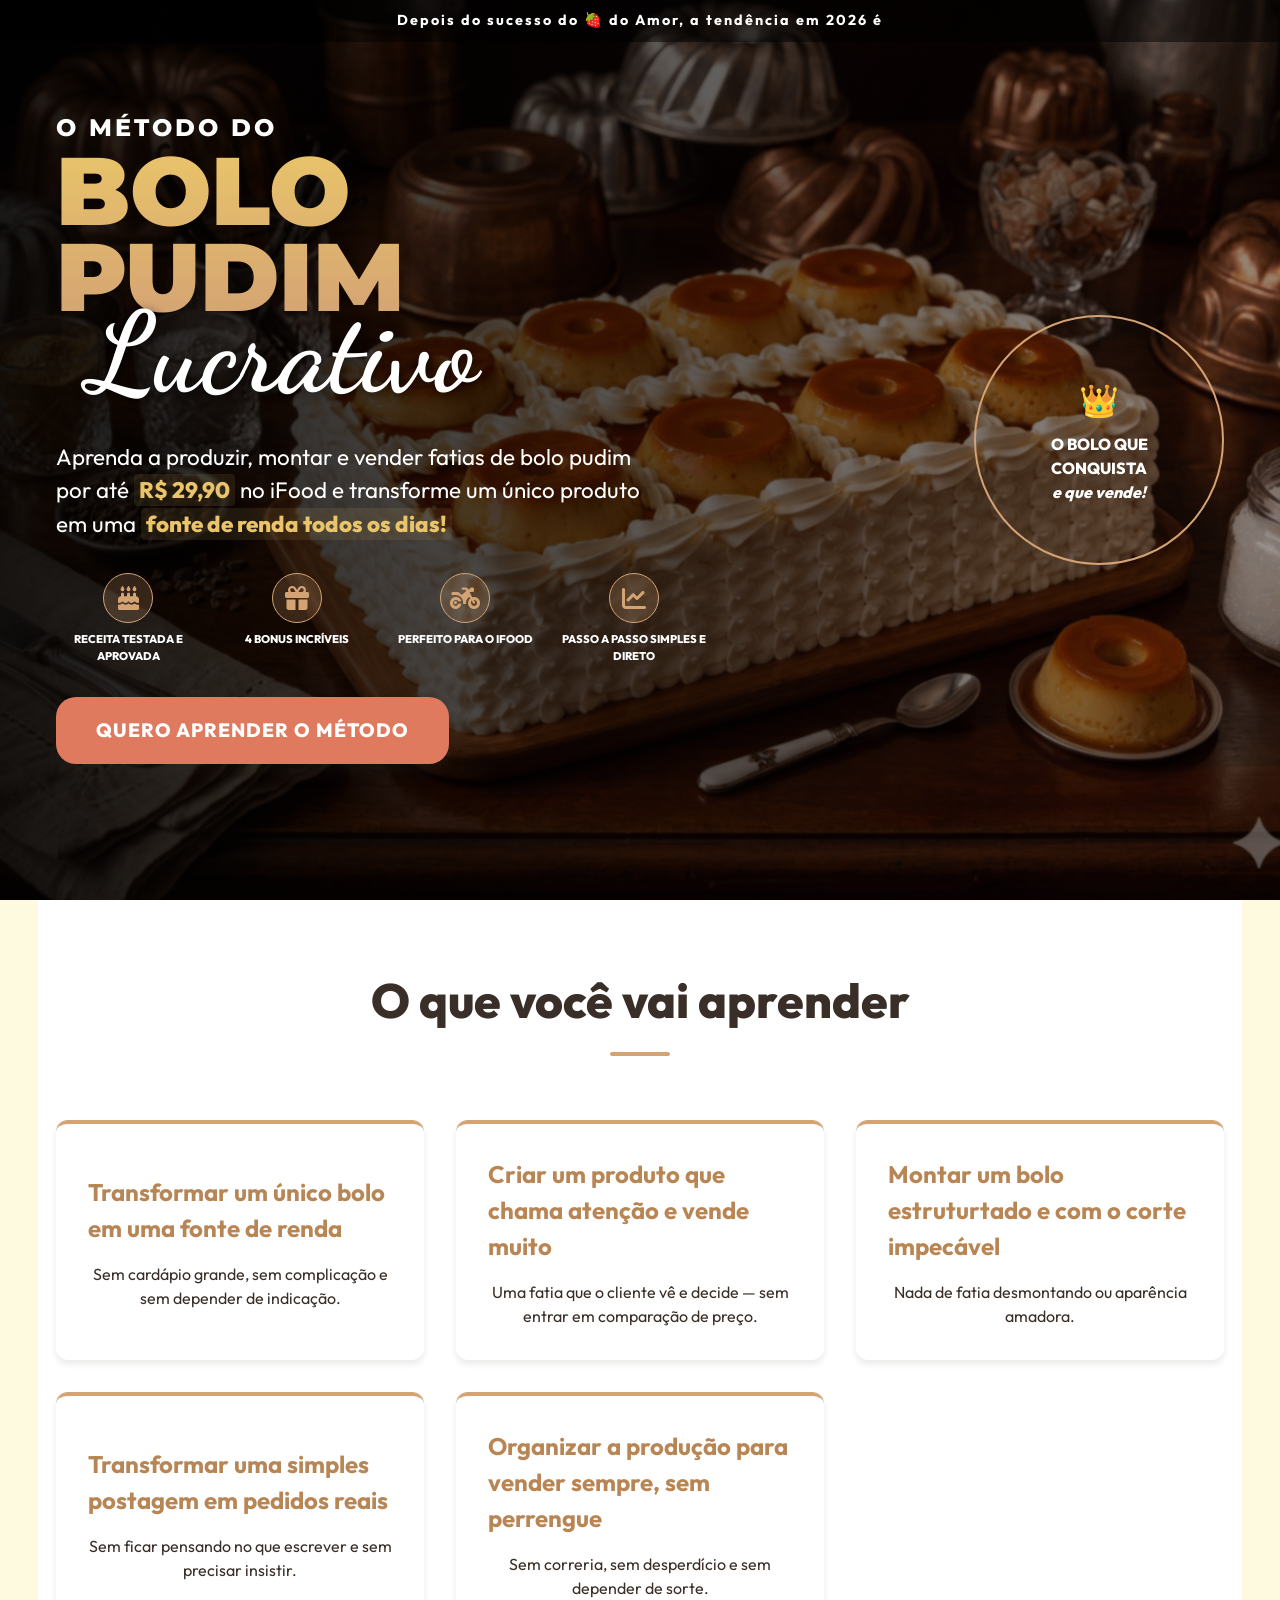
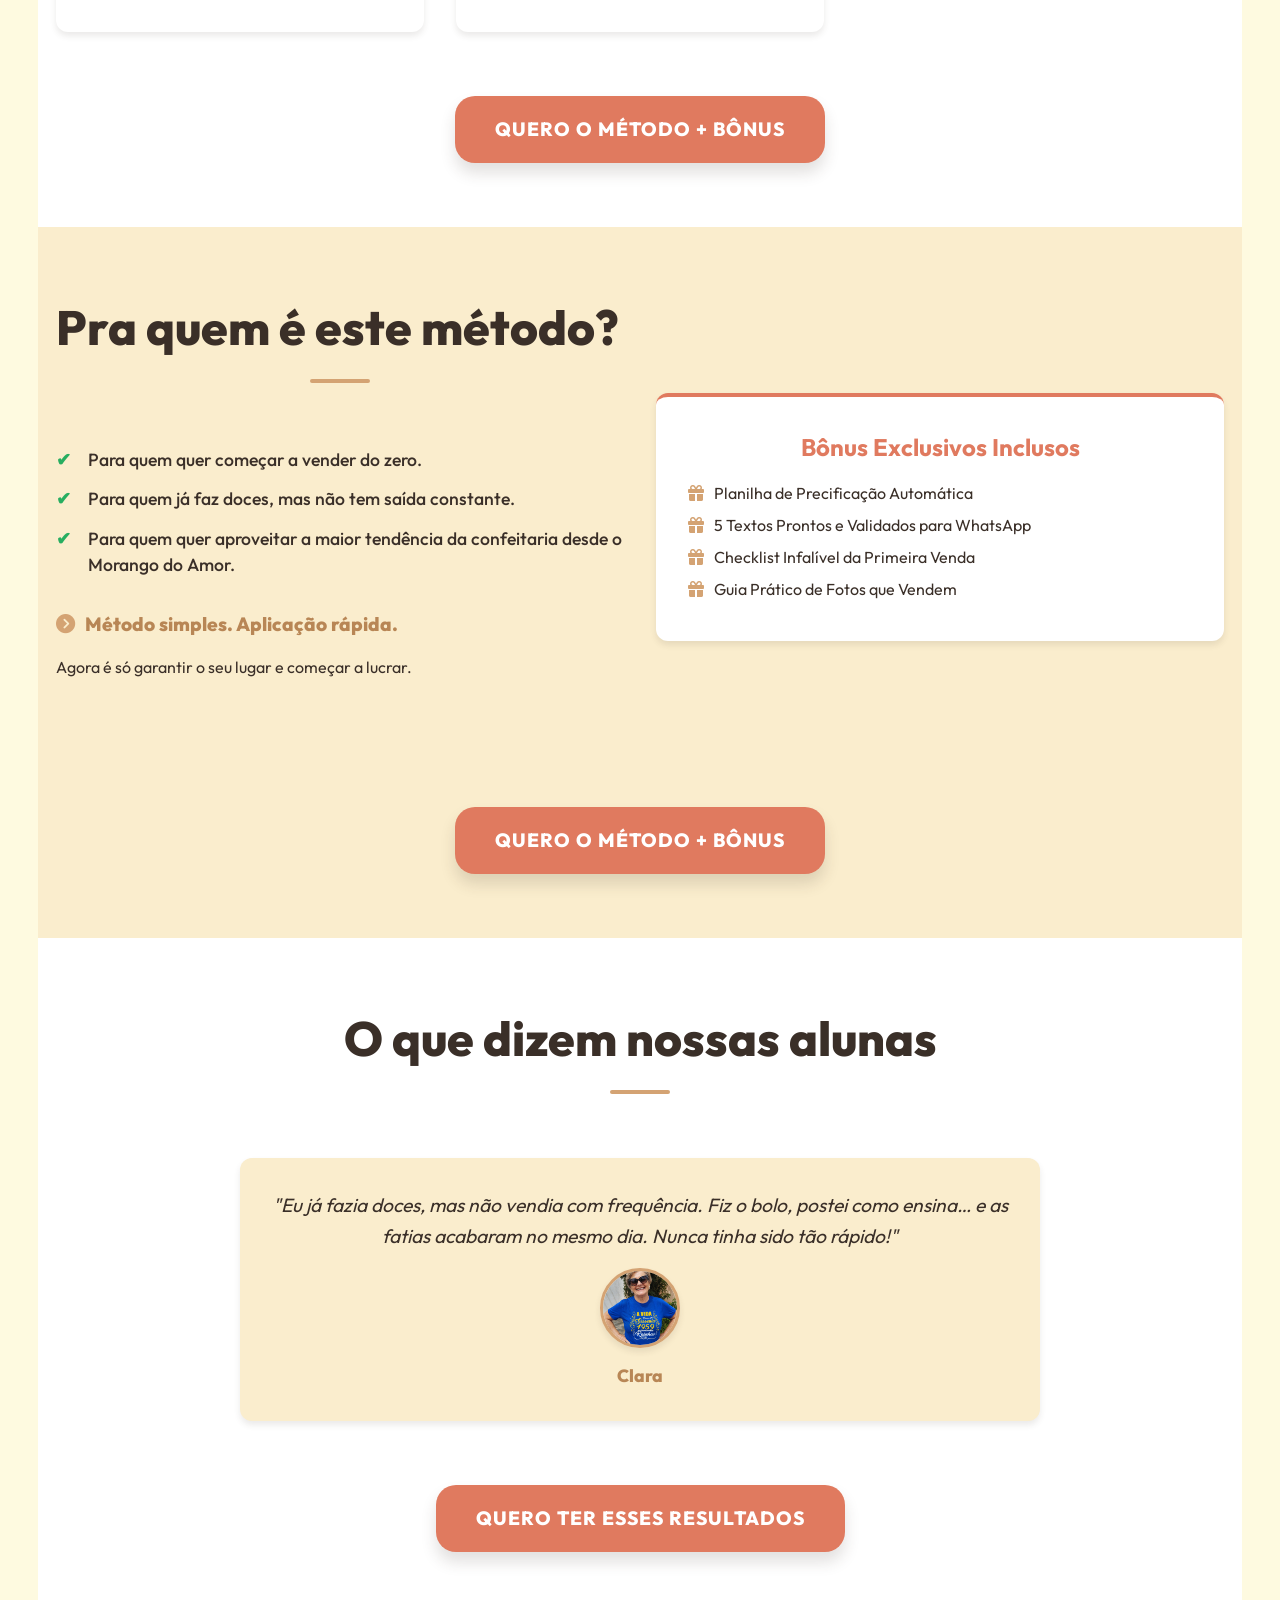
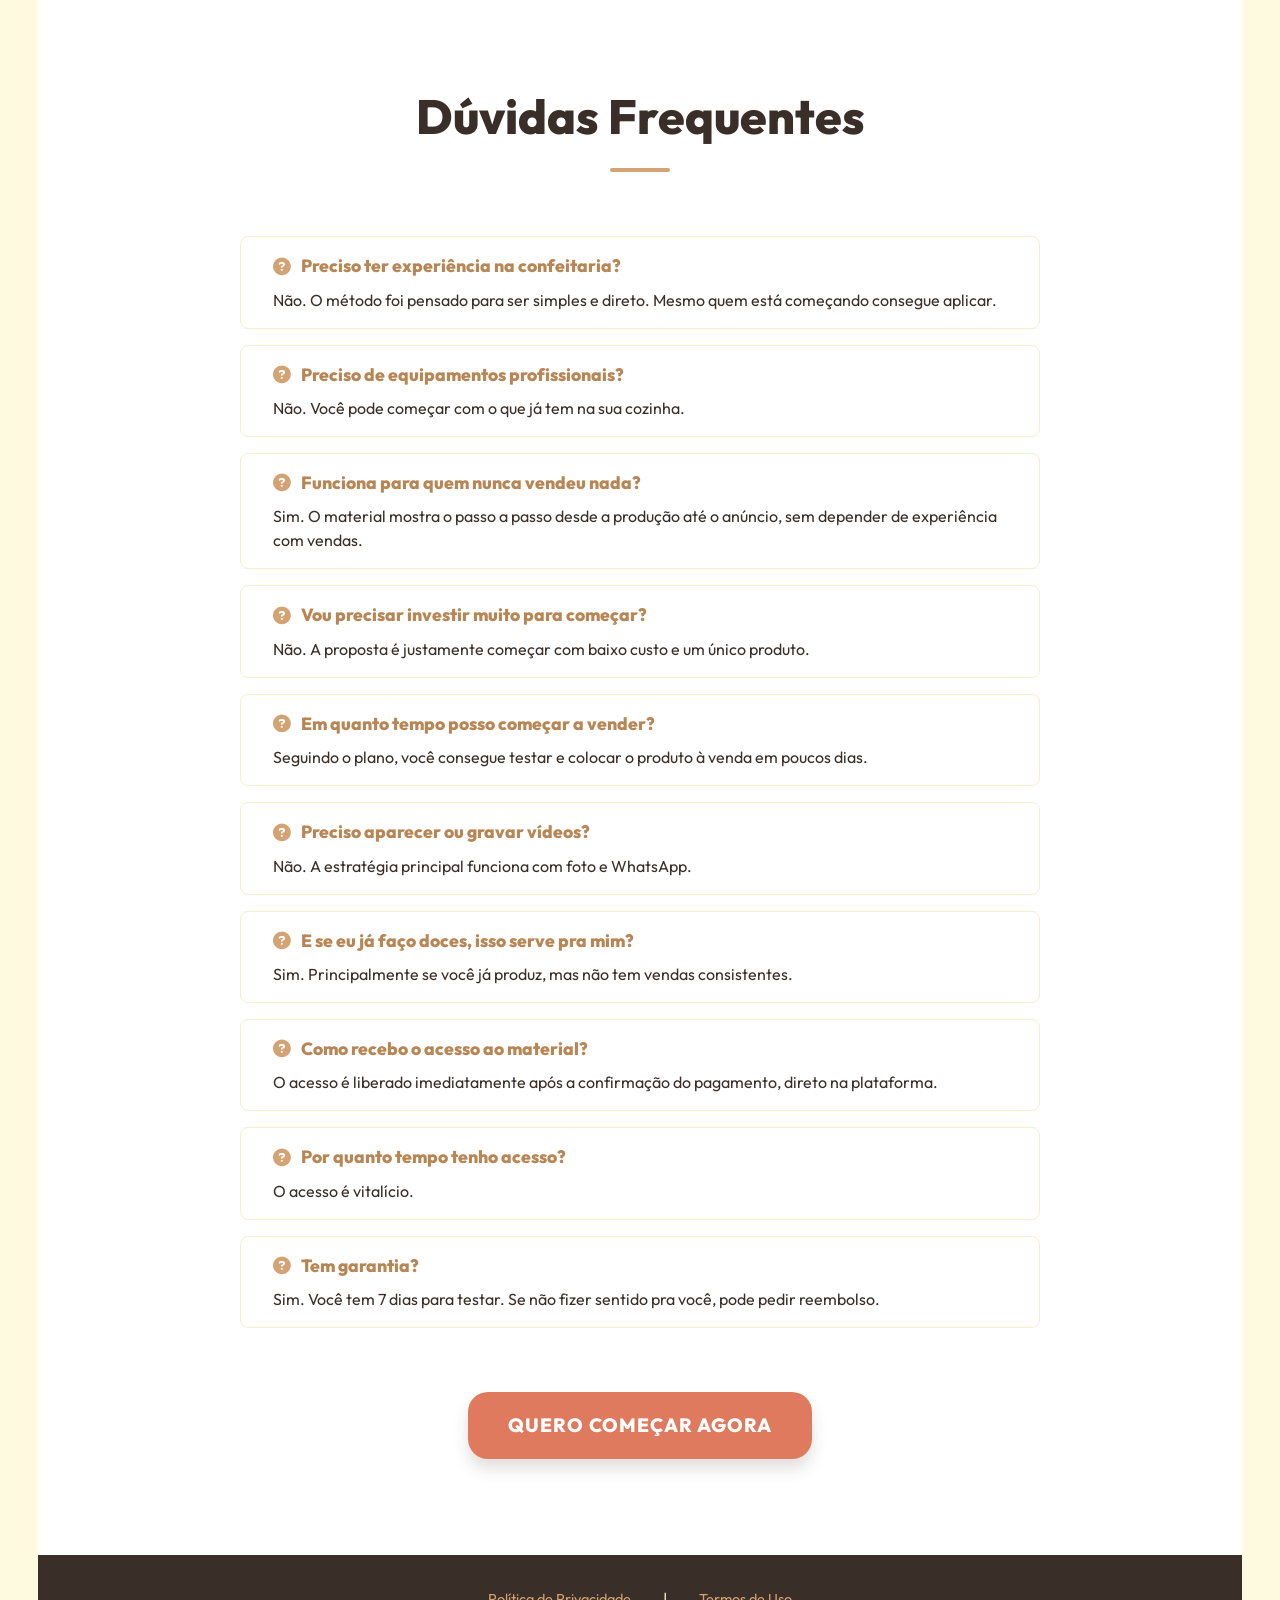
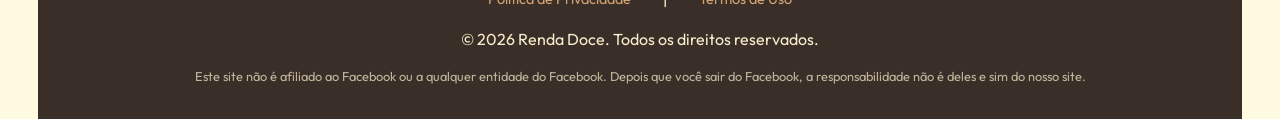
==== index.html @ 0d7e1dca "Implementado Meta Conversions API (CAPI) para InitiateCheckout" ====
<!DOCTYPE html>
<html lang="pt-BR">

<head>
    <meta charset="UTF-8">
    <meta name="viewport" content="width=device-width, initial-scale=1.0">
    <title>Bolo Pudim Lucrativo | Aprenda e Venda</title>

    <!-- Google Fonts -->
    <link rel="preconnect" href="https://fonts.googleapis.com">
    <link rel="preconnect" href="https://fonts.gstatic.com" crossorigin>
    <link
        href="https://fonts.googleapis.com/css2?family=Outfit:wght@400;500;700;800&family=Montserrat:wght@900&family=Dancing+Script:wght@700&display=swap"
        rel="stylesheet">

    <!-- Font Awesome -->
    <link rel="stylesheet" href="https://cdnjs.cloudflare.com/ajax/libs/font-awesome/6.5.1/css/all.min.css">

    <!-- CSS Files -->
    <link rel="stylesheet" href="css/variables.css">
    <link rel="stylesheet" href="css/reset.css">
    <link rel="stylesheet" href="css/layout.css">
    <link rel="stylesheet" href="css/components.css">
</head>

<body>


    <!-- Hero Section -->
    <section class="hero">
        <div class="hero-top-bar">
            <span>Depois do sucesso do 🍓 do Amor, a tendência em 2026 é</span>
        </div>

        <div class="container hero-content">
            <div class="hero-text-wrapper">
                <h1 class="text-hero-main">
                    <span class="text-upper">O MÉTODO DO</span>
                    <span class="text-bold-gold">BOLO PUDIM</span>
                    <span class="text-script">Lucrativo</span>
                </h1>

                <p class="text-hero-description">
                    Aprenda a produzir, montar e vender fatias de bolo pudim por até <span class="highlight-gold">R$
                        29,90</span> no iFood e transforme um único produto em uma <span class="highlight-gold">fonte
                        de renda todos os dias!</span>
                </p>

                <div class="hero-icons-grid">
                    <div class="hero-icon-item">
                        <span class="icon-circle"><i class="fa-solid fa-cake-candles gold-icon"></i></span>
                        <span>RECEITA TESTADA E APROVADA</span>
                    </div>
                    <div class="hero-icon-item">
                        <span class="icon-circle"><i class="fa-solid fa-gift gold-icon"></i></span>
                        <span>4 BONUS INCRÍVEIS</span>
                    </div>
                    <div class="hero-icon-item">
                        <span class="icon-circle"><i class="fa-solid fa-motorcycle gold-icon"></i></span>
                        <span>PERFEITO PARA O IFOOD</span>
                    </div>
                    <div class="hero-icon-item">
                        <span class="icon-circle"><i class="fa-solid fa-chart-line gold-icon"></i></span>
                        <span>PASSO A PASSO SIMPLES E DIRETO</span>
                    </div>
                </div>

                <a href="#" class="btn btn-pulse checkout-btn">Quero Aprender o Método</a>
            </div>

            <div class="hero-badge">
                <div class="badge-content">
                    <span class="badge-crown">👑</span>
                    <span class="badge-text">O BOLO QUE <br> CONQUISTA <br> <i>e que vende!</i></span>
                </div>
            </div>
        </div>
    </section>
    <div style="padding-inline: 3%;">
        <!-- Learnings Section -->
        <section style="background-color: var(--color-white);">
            <div class="container">
                <h2 class="section-title">O que você vai aprender</h2>
                <div class="grid grid-3">
                    <div class="card flex-center">
                        <h3 class="card-title">Transformar um único bolo em uma fonte de renda</h3>
                        <p class="text-center">Sem cardápio grande, sem complicação e sem depender de indicação.</p>
                    </div>
                    <div class="card flex-center">
                        <h3 class="card-title">Criar um produto que chama atenção e vende muito</h3>
                        <p class="text-center">Uma fatia que o cliente vê e decide — sem entrar em comparação de preço.
                        </p>
                    </div>
                    <div class="card flex-center">
                        <h3 class="card-title">Montar um bolo estruturtado e com o corte impecável</h3>
                        <p class="text-center">Nada de fatia desmontando ou aparência amadora.</p>
                    </div>
                    <div class="card flex-center">
                        <h3 class="card-title">Transformar uma simples postagem em pedidos reais</h3>
                        <p class="text-center">Sem ficar pensando no que escrever e sem precisar insistir.</p>
                    </div>
                    <div class="card flex-center">
                        <h3 class="card-title">Organizar a produção para vender sempre, sem perrengue</h3>
                        <p class="text-center">Sem correria, sem desperdício e sem depender de sorte.</p>
                    </div>
                </div>
                <div class="flex-center" style="margin-top: var(--spacing-lg);">
                    <a href="#" class="btn checkout-btn">Quero o Método + Bônus</a>
                </div>
            </div>
        </section>

        <!-- Target Audience & Bonuses Section -->
        <section style="background-color: var(--color-secondary);">
            <div class="container">
                <div class="grid grid-2" style="align-items: center;">

                    <!-- Target Audience -->
                    <div>
                        <h2 class="section-title" style="text-align: left;">Pra quem é este método?</h2>
                        <ul class="check-list" style="margin-bottom: var(--spacing-md);">
                            <li>Para quem quer começar a vender do zero.</li>
                            <li>Para quem já faz doces, mas não tem saída constante.</li>
                            <li>Para quem quer aproveitar a maior tendência da confeitaria desde o Morango do Amor.</li>
                        </ul>
                        <p
                            style="font-size: 1.2rem; font-weight: 800; color: var(--color-primary-dark); display: flex; align-items: center; gap: 10px;">
                            <i class="fa-solid fa-circle-chevron-right gold-icon"></i> Método simples. Aplicação rápida.
                        </p>
                        <p style="margin-top: var(--spacing-sm); margin-bottom: var(--spacing-lg);">
                            Agora é só garantir o seu lugar e começar a lucrar.
                        </p>
                    </div>

                    <!-- Bonuses -->
                    <div class="card" style="border-top-color: var(--color-accent);">
                        <h3 class="card-title" style="text-align: center; color: var(--color-accent);">Bônus
                            Exclusivos Inclusos</h3>
                        <ul>
                            <li style="display: flex; align-items: center; gap: 10px; margin-bottom: 0.5rem;"><i
                                    class="fa-solid fa-gift gold-icon"></i> Planilha de Precificação Automática</li>
                            <li style="display: flex; align-items: center; gap: 10px; margin-bottom: 0.5rem;"><i
                                    class="fa-solid fa-gift gold-icon"></i> 5 Textos Prontos e Validados para WhatsApp
                            </li>
                            <li style="display: flex; align-items: center; gap: 10px; margin-bottom: 0.5rem;"><i
                                    class="fa-solid fa-gift gold-icon"></i> Checklist Infalível da Primeira Venda</li>
                            <li style="display: flex; align-items: center; gap: 10px; margin-bottom: 0.5rem;"><i
                                    class="fa-solid fa-gift gold-icon"></i> Guia Prático de Fotos que Vendem</li>
                        </ul>
                    </div>
                </div>
                <div class="flex-center" style="margin-top: var(--spacing-lg);">
                    <a href="#" class="btn btn-pulse checkout-btn">Quero o Método + Bônus</a>
                </div>
            </div>
        </section>

        <!-- Testimonial Section -->
        <section style="background-color: var(--color-white);">
            <div class="container">
                <h2 class="section-title">O que dizem nossas alunas</h2>
                <div class="testimonial-block">
                    <p class="testimonial-text">"Eu já fazia doces, mas não vendia com frequência. Fiz o bolo, postei
                        como ensina… e as fatias acabaram no mesmo dia. Nunca tinha sido tão rápido!"</p>
                    <div class="testimonial-author-wrapper">
                        <img src="./img/clara.png" class="testimonial-avatar" alt="Clara">
                        <p class="testimonial-author">Clara</p>
                    </div>
                </div>
                <div class="flex-center" style="margin-top: var(--spacing-lg);">
                    <a href="#" class="btn checkout-btn">Quero Ter Esses Resultados</a>
                </div>
            </div>
        </section>
        <!-- FAQ Section -->
        <section style="background-color: var(--color-white); padding-bottom: var(--spacing-xl);">
            <div class="container">
                <h2 class="section-title">Dúvidas Frequentes</h2>
                
                <div class="faq-container">
                    <div class="faq-item">
                        <p class="faq-question"><i class="fa-solid fa-circle-question gold-icon"></i> Preciso ter experiência na confeitaria?</p>
                        <p class="faq-answer">Não. O método foi pensado para ser simples e direto. Mesmo quem está começando consegue aplicar.</p>
                    </div>

                    <div class="faq-item">
                        <p class="faq-question"><i class="fa-solid fa-circle-question gold-icon"></i> Preciso de equipamentos profissionais?</p>
                        <p class="faq-answer">Não. Você pode começar com o que já tem na sua cozinha.</p>
                    </div>

                    <div class="faq-item">
                        <p class="faq-question"><i class="fa-solid fa-circle-question gold-icon"></i> Funciona para quem nunca vendeu nada?</p>
                        <p class="faq-answer">Sim. O material mostra o passo a passo desde a produção até o anúncio, sem depender de experiência com vendas.</p>
                    </div>

                    <div class="faq-item">
                        <p class="faq-question"><i class="fa-solid fa-circle-question gold-icon"></i> Vou precisar investir muito para começar?</p>
                        <p class="faq-answer">Não. A proposta é justamente começar com baixo custo e um único produto.</p>
                    </div>

                    <div class="faq-item">
                        <p class="faq-question"><i class="fa-solid fa-circle-question gold-icon"></i> Em quanto tempo posso começar a vender?</p>
                        <p class="faq-answer">Seguindo o plano, você consegue testar e colocar o produto à venda em poucos dias.</p>
                    </div>

                    <div class="faq-item">
                        <p class="faq-question"><i class="fa-solid fa-circle-question gold-icon"></i> Preciso aparecer ou gravar vídeos?</p>
                        <p class="faq-answer">Não. A estratégia principal funciona com foto e WhatsApp.</p>
                    </div>

                    <div class="faq-item">
                        <p class="faq-question"><i class="fa-solid fa-circle-question gold-icon"></i> E se eu já faço doces, isso serve pra mim?</p>
                        <p class="faq-answer">Sim. Principalmente se você já produz, mas não tem vendas consistentes.</p>
                    </div>

                    <div class="faq-item">
                        <p class="faq-question"><i class="fa-solid fa-circle-question gold-icon"></i> Como recebo o acesso ao material?</p>
                        <p class="faq-answer">O acesso é liberado imediatamente após a confirmação do pagamento, direto na plataforma.</p>
                    </div>

                    <div class="faq-item">
                        <p class="faq-question"><i class="fa-solid fa-circle-question gold-icon"></i> Por quanto tempo tenho acesso?</p>
                        <p class="faq-answer">O acesso é vitalício.</p>
                    </div>

                    <div class="faq-item">
                        <p class="faq-question"><i class="fa-solid fa-circle-question gold-icon"></i> Tem garantia?</p>
                        <p class="faq-answer">Sim. Você tem 7 dias para testar. Se não fizer sentido pra você, pode pedir reembolso.</p>
                    </div>
                </div>

                <div class="flex-center" style="margin-top: var(--spacing-lg);">
                    <a href="#" class="btn btn-pulse checkout-btn">Quero Começar Agora</a>
                </div>
            </div>
        </section>

        <!-- Footer -->
        <footer>
            <div class="container">
                <div class="footer-links">
                    <button id="open-privacy" class="footer-link">Política de Privacidade</button>
                    <span>|</span>
                    <button id="open-terms" class="footer-link">Termos de Uso</button>
                </div>
                <p>&copy; 2026 Renda Doce. Todos os direitos reservados.</p>
                <p style="font-size: 0.8rem; margin-top: 1rem; opacity: 0.7;">
                    Este site não é afiliado ao Facebook ou a qualquer entidade do Facebook.
                    Depois que você sair do Facebook, a responsabilidade não é deles e sim do nosso site.
                </p>
            </div>
        </footer>

        <!-- Modals -->
        <!-- Privacy Modal -->
        <div id="modal-privacy" class="modal-overlay">
            <div class="modal-content">
                <h3 style="margin-bottom: 1rem; font-size: 1.5rem; color: var(--color-primary-dark);">Política de
                    Privacidade</h3>
                <p style="margin-bottom: 1rem; font-size: 0.9rem;">
                    A sua privacidade é importante para nós. É política do site respeitar a sua privacidade em relação a
                    qualquer informação sua que possamos coletar neste site, operando em total conformidade com a Lei
                    Geral de Proteção de Dados (LGPD) e as políticas de publicidade da Meta.
                </p>
                <p style="margin-bottom: 1rem; font-size: 0.9rem;">
                    Solicitamos informações pessoais apenas quando realmente precisamos delas para lhe fornecer um
                    serviço, fazendo-o por meios justos e legais, com o seu conhecimento e consentimento. Não
                    compartilhamos informações de identificação pessoal publicamente ou com terceiros, exceto quando
                    exigido por lei.
                </p>
                <button class="modal-close">Fechar</button>
            </div>
        </div>

        <!-- Terms Modal -->
        <div id="modal-terms" class="modal-overlay">
            <div class="modal-content">
                <h3 style="margin-bottom: 1rem; font-size: 1.5rem; color: var(--color-primary-dark);">Termos de Uso</h3>
                <p style="margin-bottom: 1rem; font-size: 0.9rem;">
                    Ao acessar nosso site, você concorda em cumprir estes termos de serviço, todas as leis e
                    regulamentos aplicáveis e concorda que é responsável pelo cumprimento de todas as leis locais
                    aplicáveis.
                </p>
                <p style="margin-bottom: 1rem; font-size: 0.9rem;">
                    Os materiais contidos neste site são protegidos pelas leis de direitos autorais e marcas comerciais
                    aplicáveis. Os resultados podem variar de pessoa para pessoa e dependem da aplicação do método.
                </p>
                <button class="modal-close">Fechar</button>
            </div>
        </div>

        <!-- Meta Pixel Script -->
        <script src="js/pixel.js"></script>
        <noscript><img height="1" width="1" style="display:none"
                src="https://www.facebook.com/tr?id=324230336566459&ev=PageView&noscript=1" /></noscript>

        <!-- JS Scripts -->
        <script src="js/capi.js"></script>
        <script src="js/events.js"></script>
        <script src="js/modal.js"></script>
    </div>
</body>

</html>
---- css/variables.css ----
:root {
  /* Color Palette - Premium & Appetizing */
  --color-primary: #D4A373; /* Caramel */
  --color-primary-dark: #b88655; /* Dark Caramel */
  --color-secondary: #FAEDCD; /* Cream */
  --color-accent: #E07A5F; /* Warm Red/Orange for CTA */
  --color-accent-hover: #c96247;
  --color-dark: #3A2F28; /* Espresso for text */
  --color-light: #FEFAE0; /* Off-white background */
  --color-white: #FFFFFF;

  /* Typography */
  --font-main: 'Outfit', sans-serif;
  --font-heading: 'Outfit', sans-serif;

  /* Spacing */
  --spacing-xs: 0.5rem;
  --spacing-sm: 1rem;
  --spacing-md: 2rem;
  --spacing-lg: 4rem;
  --spacing-xl: 6rem;

  /* Border Radius */
  --radius-sm: 8px;
  --radius-md: 12px;
  --radius-lg: 20px;

  /* Shadows */
  --shadow-sm: 0 4px 6px rgba(58, 47, 40, 0.1);
  --shadow-md: 0 10px 15px rgba(58, 47, 40, 0.15);
  --shadow-glow: 0 0 20px rgba(224, 122, 95, 0.4);
}

body {
  background-color: var(--color-light);
  color: var(--color-dark);
  font-family: var(--font-main);
}
---- css/layout.css ----
/* Layout Container */
.container {
  width: 100%;
  max-width: 1200px;
  margin: 0 auto;
  padding: 0 var(--spacing-sm);
}

/* Sections */
section {
  padding: var(--spacing-lg) 0;
}

/* Hero Section */
.hero {
  position: relative;
  min-height: 100vh;
  display: flex;
  flex-direction: column;
  justify-content: center;
  align-items: center;
  padding-top: 60px;
  /* Space for top bar */
  padding-bottom: 80px;
  /* Space for bonus bar */
  overflow: hidden;
  color: var(--color-white);
}

.hero::before {
  content: '';
  position: absolute;
  top: 0;
  left: 0;
  right: 0;
  bottom: 0;
  background-image: url('../img/bolopudim.png');
  background-size: cover;
  background-position: top center;
  background-repeat: no-repeat;
  z-index: -2;
}

/* Dark gradient overlay for better contrast */
.hero::after {
  content: '';
  position: absolute;
  top: 0;
  left: 0;
  right: 0;
  bottom: 0;
  background: linear-gradient(to right, rgba(0, 0, 0, 0.9) 0%, rgba(0, 0, 0, 0.4) 100%);
  z-index: -1;
}

.hero-top-bar {
  position: absolute;
  top: 0;
  width: 100%;
  background: rgba(0, 0, 0, 0.5);
  padding: 10px 0;
  text-align: center;
  font-weight: 700;
  font-size: 0.9rem;
  letter-spacing: 2px;
  z-index: 10;
}

.hero-content {
  display: flex;
  justify-content: space-between;
  align-items: center;
  gap: var(--spacing-lg);
  padding: var(--spacing-md) var(--spacing-sm);
  width: 100%;
}

.hero-text-wrapper {
  max-width: 650px;
  text-align: left;
}

.hero-icons-grid {
  display: grid;
  grid-template-columns: repeat(2, 1fr);
  gap: 1.5rem;
  margin: 2rem 0;
}

@media (min-width: 992px) {
  .hero-icons-grid {
    grid-template-columns: repeat(4, 1fr);
  }
}

.hero-icon-item {
  display: flex;
  flex-direction: column;
  align-items: center;
  text-align: center;
  font-size: 0.7rem;
  font-weight: 800;
  gap: 0.5rem;
}

.icon-circle {
  width: 50px;
  height: 50px;
  background: rgba(212, 163, 115, 0.2);
  border: 1px solid var(--color-primary);
  border-radius: 50%;
  display: flex;
  align-items: center;
  justify-content: center;
  font-size: 1.5rem;
}

.hero-badge {
  display: none;
}

@media (min-width: 1200px) {
  .hero-badge {
    display: block;
    position: relative;
    width: 250px;
    height: 250px;
    border: 2px solid var(--color-primary);
    border-radius: 50%;
    display: flex;
    align-items: center;
    justify-content: center;
    text-align: center;
    padding: 20px;
  }
}

.badge-crown {
  display: block;
  font-size: 2rem;
  margin-bottom: 0.5rem;
}

.badge-text {
  font-weight: 800;
  line-height: 1.2;
}

.hero-bonus-bar {
  position: absolute;
  bottom: 0;
  width: 100%;
  background: linear-gradient(90deg, #D4A373 0%, #E9C46A 50%, #D4A373 100%);
  color: var(--color-dark);
  padding: 15px 0;
  z-index: 10;
}

.bonus-bar-content {
  display: flex;
  align-items: center;
  justify-content: center;
  gap: 2rem;
  flex-wrap: wrap;
}

.bonus-label-group {
  display: flex;
  align-items: center;
  gap: 10px;
  font-weight: 900;
  font-size: 1.1rem;
}

.bonus-details {
  font-weight: 700;
  font-size: 0.8rem;
  letter-spacing: 0.5px;
}

/* Flex Grids */
.grid {
  display: grid;
  gap: var(--spacing-md);
}

.grid-2 {
  grid-template-columns: 1fr;
}

@media (min-width: 768px) {
  .grid-2 {
    grid-template-columns: repeat(2, 1fr);
  }
}

.grid-3 {
  grid-template-columns: 1fr;
}

@media (min-width: 768px) {
  .grid-3 {
    grid-template-columns: repeat(3, 1fr);
  }
}

.flex-center {
  display: flex;
  justify-content: center;
  align-items: center;
  flex-direction: column;
}

/* Footer layout */
footer {
  background-color: var(--color-dark);
  color: var(--color-secondary);
  padding: var(--spacing-md) 0;
  text-align: center;
}

.footer-links {
  display: flex;
  justify-content: center;
  gap: var(--spacing-md);
  margin-bottom: var(--spacing-sm);
}

/* Modal Overlay */
.modal-overlay {
  position: fixed;
  top: 0;
  left: 0;
  right: 0;
  bottom: 0;
  background: rgba(0, 0, 0, 0.8);
  display: flex;
  justify-content: center;
  align-items: center;
  z-index: 1000;
  opacity: 0;
  pointer-events: none;
  transition: opacity 0.3s ease;
}

.modal-overlay.active {
  opacity: 1;
  pointer-events: auto;
}

.modal-content {
  background: var(--color-light);
  padding: var(--spacing-md);
  border-radius: var(--radius-md);
  max-width: 600px;
  width: 90%;
  max-height: 80vh;
  overflow-y: auto;
  position: relative;
  transform: translateY(20px);
  transition: transform 0.3s ease;
}

.modal-overlay.active .modal-content {
  transform: translateY(0);
}
---- css/components.css ----
/* Hero Typography Components */
.text-hero-main {
  display: flex;
  flex-direction: column;
  margin-bottom: 2rem;
  line-height: 1;
}

.text-upper {
  font-family: 'Montserrat', sans-serif;
  font-size: clamp(1rem, 2vw, 1.5rem);
  font-weight: 800;
  color: var(--color-white);
  letter-spacing: 3px;
  margin-bottom: 0.5rem;
}

.text-bold-gold {
  font-family: 'Montserrat', sans-serif;
  font-size: clamp(3rem, 8vw, 6rem);
  font-weight: 900;
  background: linear-gradient(180deg, #E9C46A 0%, #D4A373 100%);
  -webkit-background-clip: text;
  -webkit-text-fill-color: transparent;
  line-height: 0.9;
  text-transform: uppercase;
}

.text-script {
  font-family: 'Dancing Script', cursive;
  font-size: clamp(3.5rem, 9vw, 7rem);
  color: var(--color-white);
  margin-top: -1.5rem;
  margin-left: 2rem;
  text-shadow: 2px 2px 10px rgba(0,0,0,0.5);
}

.text-hero-description {
  font-size: clamp(1.1rem, 2.5vw, 1.4rem);
  line-height: 1.5;
  color: var(--color-white);
  margin-bottom: 2rem;
  max-width: 600px;
}

.highlight-gold {
  color: #E9C46A;
  font-weight: 800;
  background: rgba(233, 196, 106, 0.1);
  padding: 2px 5px;
  border-radius: 4px;
}

.gold-icon {
  color: var(--color-primary);
}

h2.section-title {
  font-size: clamp(2rem, 4vw, 3rem);
  font-weight: 800;
  color: var(--color-dark);
  text-align: center;
  margin-bottom: var(--spacing-lg);
  margin-inline: auto;
  position: relative;
}

h2.section-title::after {
  content: '';
  display: block;
  width: 60px;
  height: 4px;
  background-color: var(--color-primary);
  margin: var(--spacing-sm) auto 0;
  border-radius: 2px;
}

.text-center { text-align: center; }

/* Buttons */
.btn {
  display: inline-block;
  background-color: var(--color-accent);
  color: var(--color-white);
  font-weight: 800;
  font-size: 1.2rem;
  text-transform: uppercase;
  text-decoration: none;
  padding: 1.2rem 2.5rem;
  border-radius: var(--radius-lg);
  border: none;
  cursor: pointer;
  transition: all 0.3s ease;
  box-shadow: var(--shadow-md);
  letter-spacing: 1px;
}

.btn:hover {
  background-color: var(--color-accent-hover);
  transform: translateY(-3px) scale(1.02);
  box-shadow: var(--shadow-glow);
}

.btn:active {
  transform: translateY(1px);
}

/* Pulsing animation for main CTA */
@keyframes pulse {
  0% { box-shadow: 0 0 0 0 rgba(224, 122, 95, 0.7); }
  70% { box-shadow: 0 0 0 15px rgba(224, 122, 95, 0); }
  100% { box-shadow: 0 0 0 0 rgba(224, 122, 95, 0); }
}

.btn-pulse {
  animation: pulse 2s infinite;
}

/* Cards */
.card {
  background-color: var(--color-white);
  border-radius: var(--radius-md);
  padding: var(--spacing-md);
  box-shadow: var(--shadow-sm);
  transition: transform 0.3s ease, box-shadow 0.3s ease;
  border-top: 4px solid var(--color-primary);
}

.card:hover {
  transform: translateY(-5px);
  box-shadow: var(--shadow-md);
}

.card-title {
  font-size: 1.5rem;
  font-weight: 700;
  color: var(--color-primary-dark);
  margin-bottom: var(--spacing-sm);
}

/* Lists */
.check-list li {
  position: relative;
  padding-left: 2rem;
  margin-bottom: 0.8rem;
  font-size: 1.1rem;
  font-weight: 500;
}

.check-list li::before {
  content: '✔';
  position: absolute;
  left: 0;
  top: 0;
  color: #27ae60;
  font-weight: bold;
}

/* Testimonial */
.testimonial-block {
  background-color: var(--color-secondary);
  border-radius: var(--radius-md);
  padding: var(--spacing-md);
  max-width: 800px;
  margin: 0 auto;
  position: relative;
  text-align: center;
  box-shadow: var(--shadow-sm);
}

.testimonial-text {
  font-size: 1.2rem;
  font-style: italic;
  color: var(--color-dark);
  line-height: 1.6;
  margin-bottom: var(--spacing-sm);
}

.testimonial-author {
  font-weight: 800;
  color: var(--color-primary-dark);
  font-size: 1.1rem;
}

.testimonial-author-wrapper {
  display: flex;
  flex-direction: column;
  align-items: center;
  gap: 10px;
}

.testimonial-avatar {
  width: 80px;
  height: 80px;
  border-radius: 50%;
  object-fit: cover;
  border: 3px solid var(--color-primary);
  box-shadow: var(--shadow-sm);
  margin-bottom: 5px;
}

/* Footer Links */
.footer-link {
  color: var(--color-primary);
  text-decoration: none;
  font-size: 0.9rem;
  cursor: pointer;
  background: none;
  border: none;
  padding: 0;
}

.footer-link:hover {
  text-decoration: underline;
}

/* Modal Close Button */
.modal-close {
  background: var(--color-accent);
  color: white;
  border: none;
  padding: 0.5rem 1rem;
  border-radius: var(--radius-sm);
  cursor: pointer;
  font-weight: bold;
  margin-top: var(--spacing-md);
  float: right;
}

.modal-close:hover {
  background: var(--color-accent-hover);
}

/* FAQ Section */
.faq-container {
  max-width: 800px;
  margin: 0 auto;
}

.faq-item {
  background-color: var(--color-white);
  border-radius: var(--radius-sm);
  margin-bottom: var(--spacing-sm);
  padding: var(--spacing-sm) var(--spacing-md);
  border: 1px solid var(--color-secondary);
  transition: all 0.3s ease;
}

.faq-question {
  font-weight: 800;
  color: var(--color-primary-dark);
  font-size: 1.1rem;
  margin-bottom: 0.5rem;
  display: flex;
  align-items: center;
  gap: 10px;
}

.faq-answer {
  color: var(--color-dark);
  line-height: 1.5;
  font-size: 1rem;
}
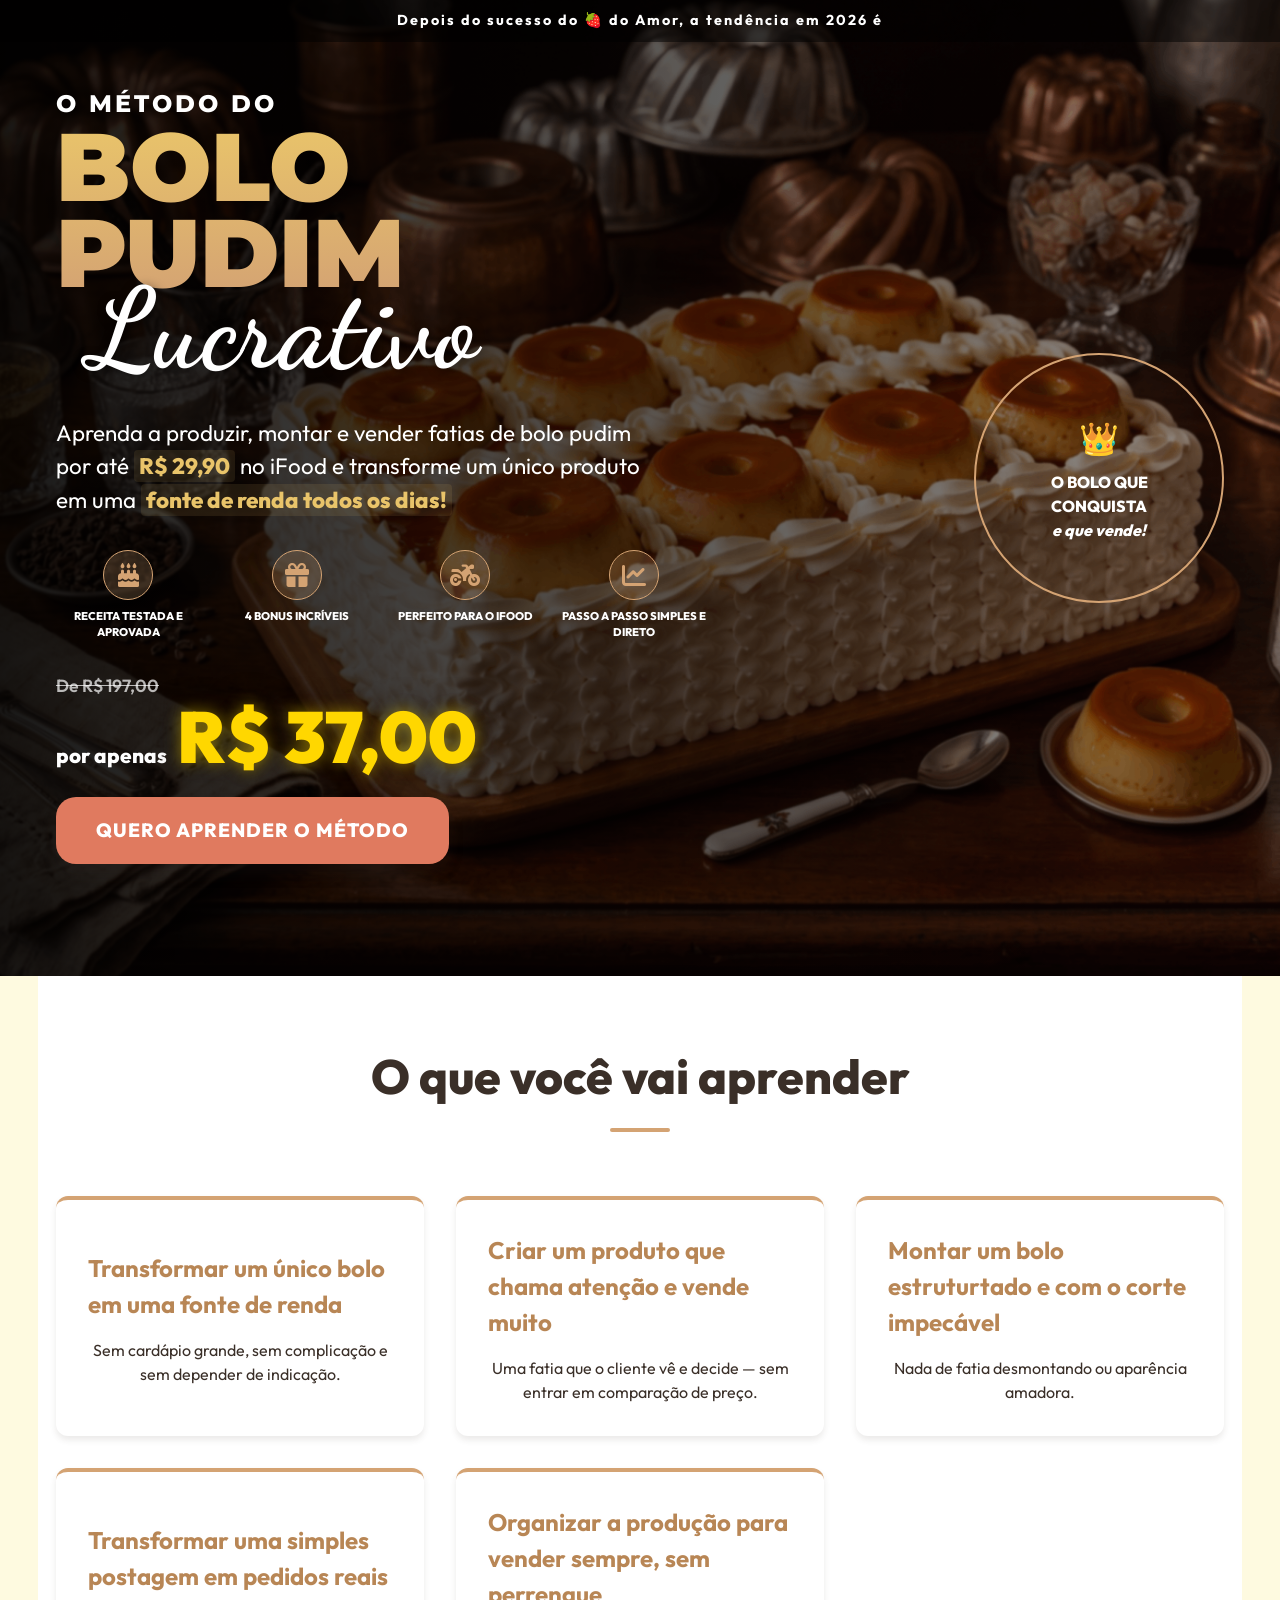
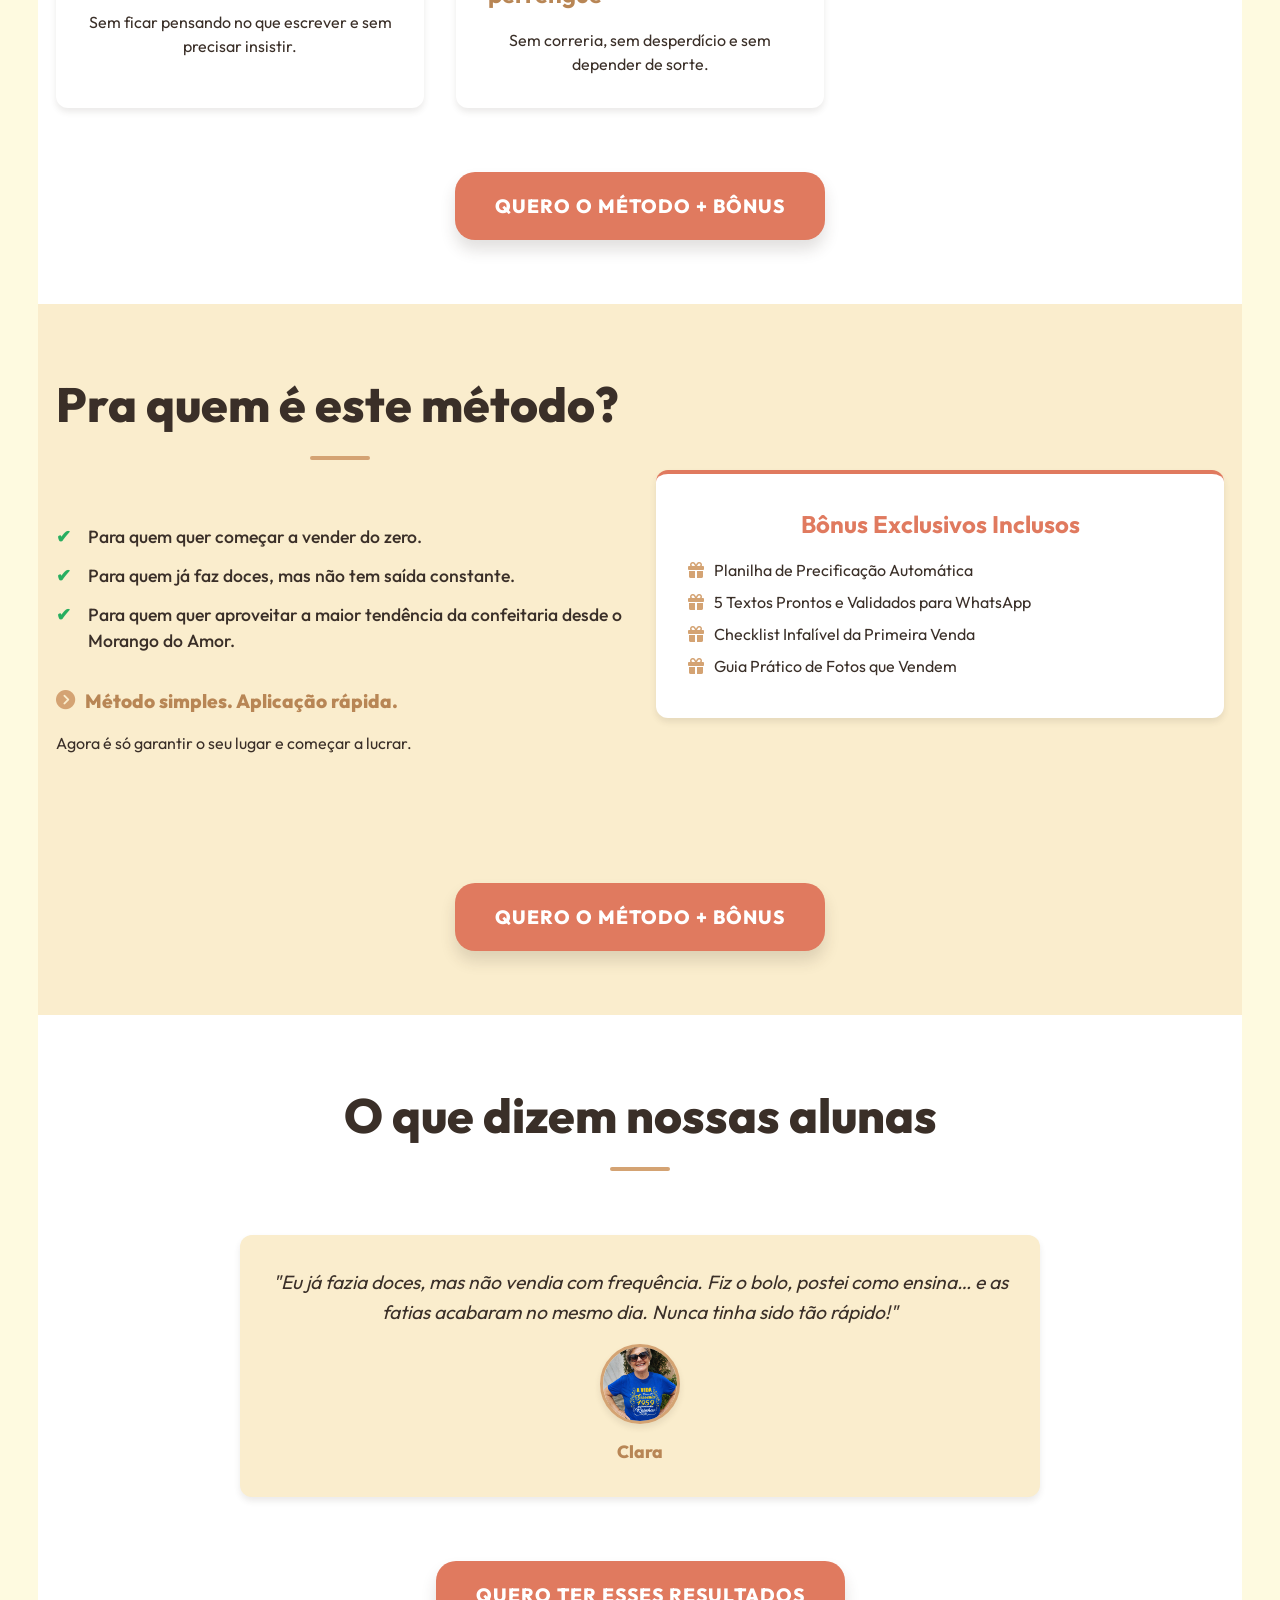
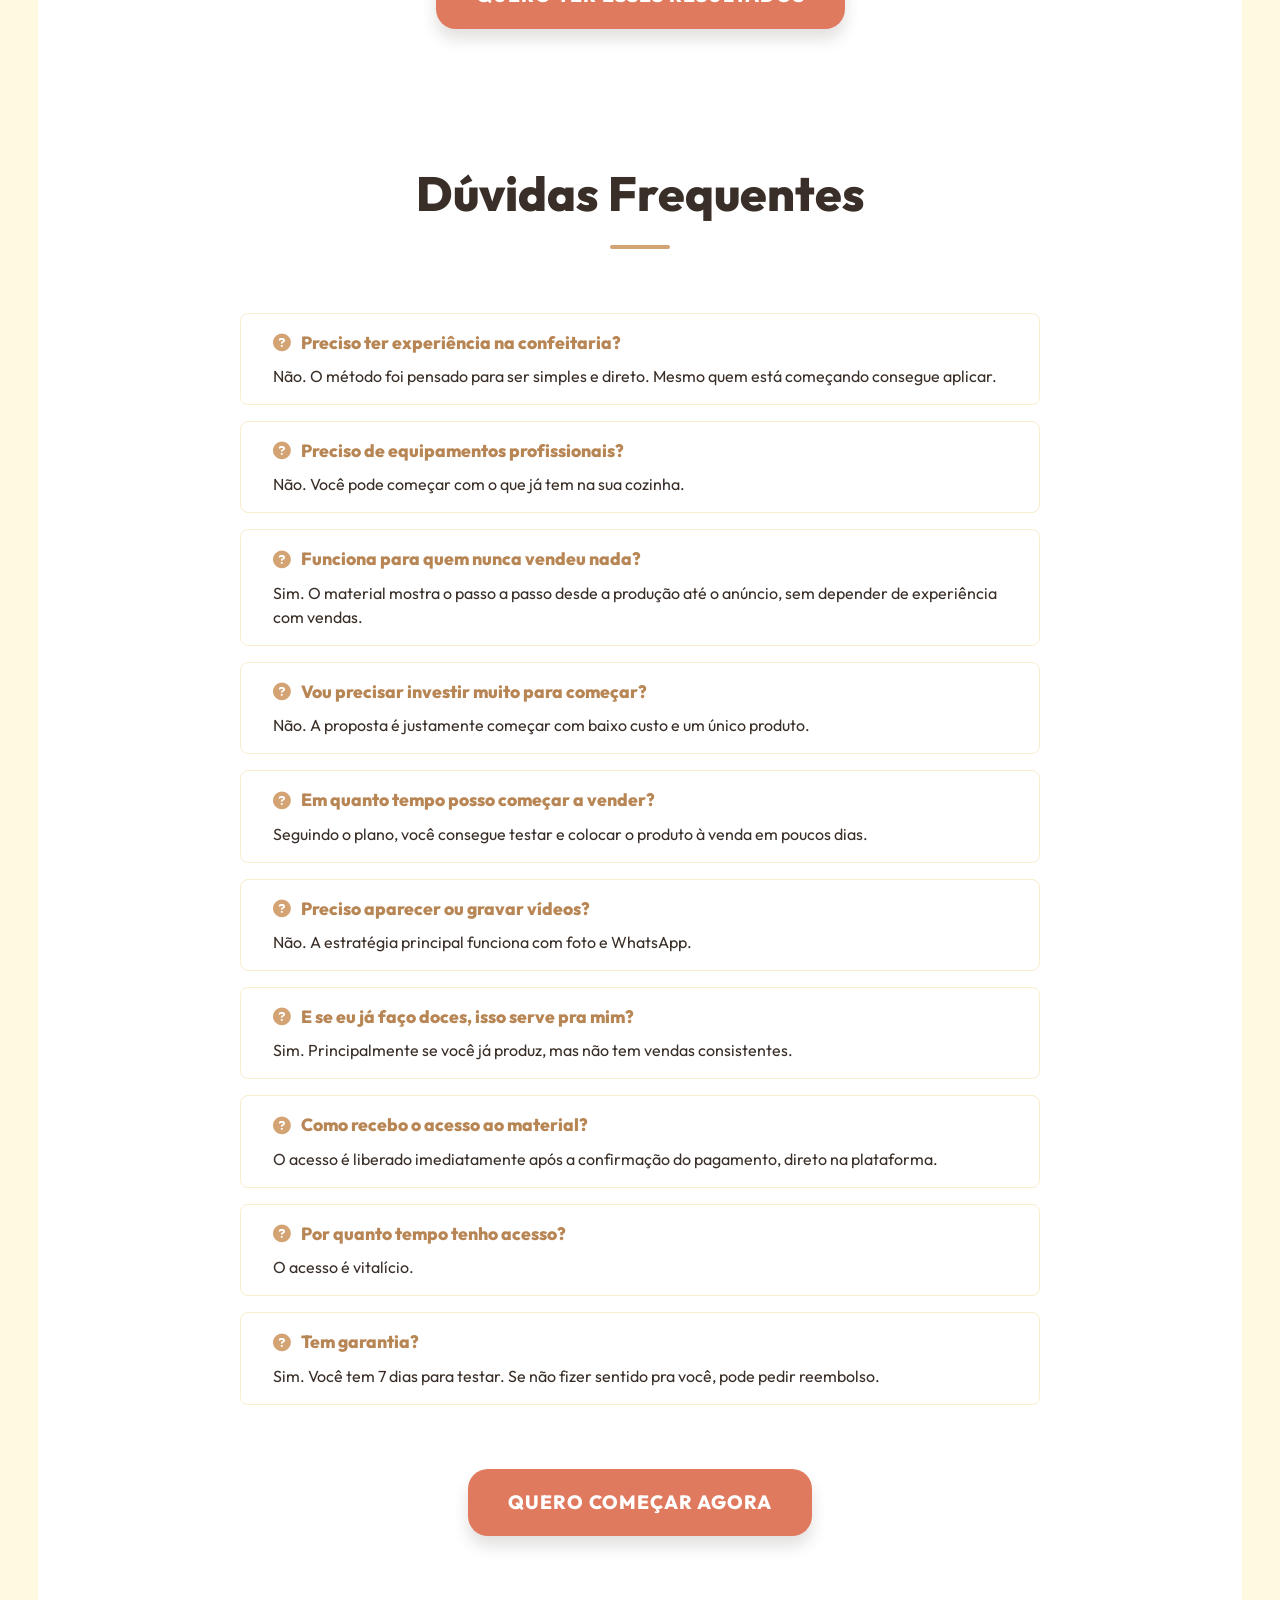
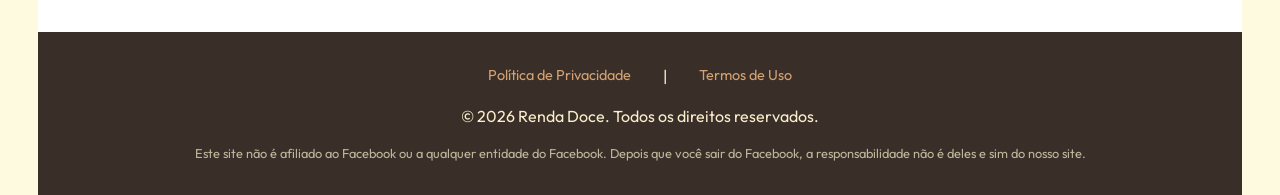
==== commit 227d547e: "Preço e versão 2 da página" ====
--- a/index.html
+++ b/index.html
@@ -15,6 +15,11 @@
 
     <!-- Font Awesome -->
     <link rel="stylesheet" href="https://cdnjs.cloudflare.com/ajax/libs/font-awesome/6.5.1/css/all.min.css">
+
+    <!-- Meta Pixel Script -->
+    <script src="js/pixel.js"></script>
+    <noscript><img height="1" width="1" style="display:none"
+            src="https://www.facebook.com/tr?id=324230336566459&ev=PageView&noscript=1" /></noscript>
 
     <!-- CSS Files -->
     <link rel="stylesheet" href="css/variables.css">
@@ -65,7 +70,12 @@
                     </div>
                 </div>
 
-                <a href="#" class="btn btn-pulse checkout-btn">Quero Aprender o Método</a>
+                <div class="hero-price-container">
+                    <span class="price-old">De R$ 197,00</span>
+                    <span class="price-new">por apenas <span class="price-value">R$ 37,00</span></span>
+                </div>
+
+                <a href="#" class="btn btn-pulse checkout-btn" target="_blank" rel="noopener">Quero Aprender o Método</a>
             </div>
 
             <div class="hero-badge">
@@ -105,7 +115,7 @@
                     </div>
                 </div>
                 <div class="flex-center" style="margin-top: var(--spacing-lg);">
-                    <a href="#" class="btn checkout-btn">Quero o Método + Bônus</a>
+                    <a href="#" class="btn checkout-btn" target="_blank" rel="noopener">Quero o Método + Bônus</a>
                 </div>
             </div>
         </section>
@@ -150,7 +160,7 @@
                     </div>
                 </div>
                 <div class="flex-center" style="margin-top: var(--spacing-lg);">
-                    <a href="#" class="btn btn-pulse checkout-btn">Quero o Método + Bônus</a>
+                    <a href="#" class="btn btn-pulse checkout-btn" target="_blank" rel="noopener">Quero o Método + Bônus</a>
                 </div>
             </div>
         </section>
@@ -168,7 +178,7 @@
                     </div>
                 </div>
                 <div class="flex-center" style="margin-top: var(--spacing-lg);">
-                    <a href="#" class="btn checkout-btn">Quero Ter Esses Resultados</a>
+                    <a href="#" class="btn checkout-btn" target="_blank" rel="noopener">Quero Ter Esses Resultados</a>
                 </div>
             </div>
         </section>
@@ -230,7 +240,7 @@
                 </div>
 
                 <div class="flex-center" style="margin-top: var(--spacing-lg);">
-                    <a href="#" class="btn btn-pulse checkout-btn">Quero Começar Agora</a>
+                    <a href="#" class="btn btn-pulse checkout-btn" target="_blank" rel="noopener">Quero Começar Agora</a>
                 </div>
             </div>
         </section>
@@ -289,10 +299,7 @@
             </div>
         </div>
 
-        <!-- Meta Pixel Script -->
-        <script src="js/pixel.js"></script>
-        <noscript><img height="1" width="1" style="display:none"
-                src="https://www.facebook.com/tr?id=324230336566459&ev=PageView&noscript=1" /></noscript>
+
 
         <!-- JS Scripts -->
         <script src="js/capi.js"></script>
--- a/css/layout.css
+++ b/css/layout.css
@@ -21,8 +21,8 @@
   align-items: center;
   padding-top: 60px;
   /* Space for top bar */
-  padding-bottom: 80px;
-  /* Space for bonus bar */
+  padding-bottom: 40px;
+  /* Reduced for mobile */
   overflow: hidden;
   color: var(--color-white);
 }
@@ -90,6 +90,26 @@
 @media (min-width: 992px) {
   .hero-icons-grid {
     grid-template-columns: repeat(4, 1fr);
+    margin: 2rem 0;
+  }
+  .hero {
+    padding-bottom: 80px;
+  }
+}
+
+@media (max-width: 767px) {
+  .hero-icons-grid {
+    gap: 1rem;
+    margin: 1rem 0;
+  }
+  .hero-text-wrapper {
+    text-align: center;
+    display: flex;
+    flex-direction: column;
+    align-items: center;
+  }
+  .hero-price-container {
+    align-items: center;
   }
 }
 
--- a/css/components.css
+++ b/css/components.css
@@ -76,6 +76,40 @@
 }
 
 .text-center { text-align: center; }
+
+/* Price Anchoring */
+.hero-price-container {
+  display: flex;
+  flex-direction: column;
+  align-items: flex-start;
+  margin-bottom: 1.5rem;
+  font-family: var(--font-main);
+}
+
+.price-old {
+  font-size: 1.1rem;
+  color: rgba(255, 255, 255, 0.7);
+  text-decoration: line-through;
+  font-weight: 600;
+  margin-bottom: 0.1rem;
+}
+
+.price-new {
+  font-size: 1.3rem;
+  color: var(--color-white);
+  font-weight: 800;
+  display: flex;
+  align-items: baseline;
+  gap: 10px;
+}
+
+.price-value {
+  font-size: clamp(3.2rem, 7vw, 4.5rem);
+  color: #FFD700; /* Richer Gold */
+  font-weight: 900;
+  line-height: 1;
+  text-shadow: 0 0 15px rgba(255, 215, 0, 0.5), 0 0 30px rgba(0,0,0,0.5);
+}
 
 /* Buttons */
 .btn {
@@ -261,3 +295,21 @@
   line-height: 1.5;
   font-size: 1rem;
 }
+
+/* Mobile overrides for Hero Typography */
+@media (max-width: 767px) {
+  .text-hero-main {
+    margin-bottom: 1rem;
+  }
+  .text-script {
+    margin-left: 0;
+    margin-top: -1rem;
+  }
+  .text-hero-description {
+    margin-bottom: 1.5rem;
+  }
+  .hero-price-container {
+    margin-bottom: 1rem;
+  }
+}
+
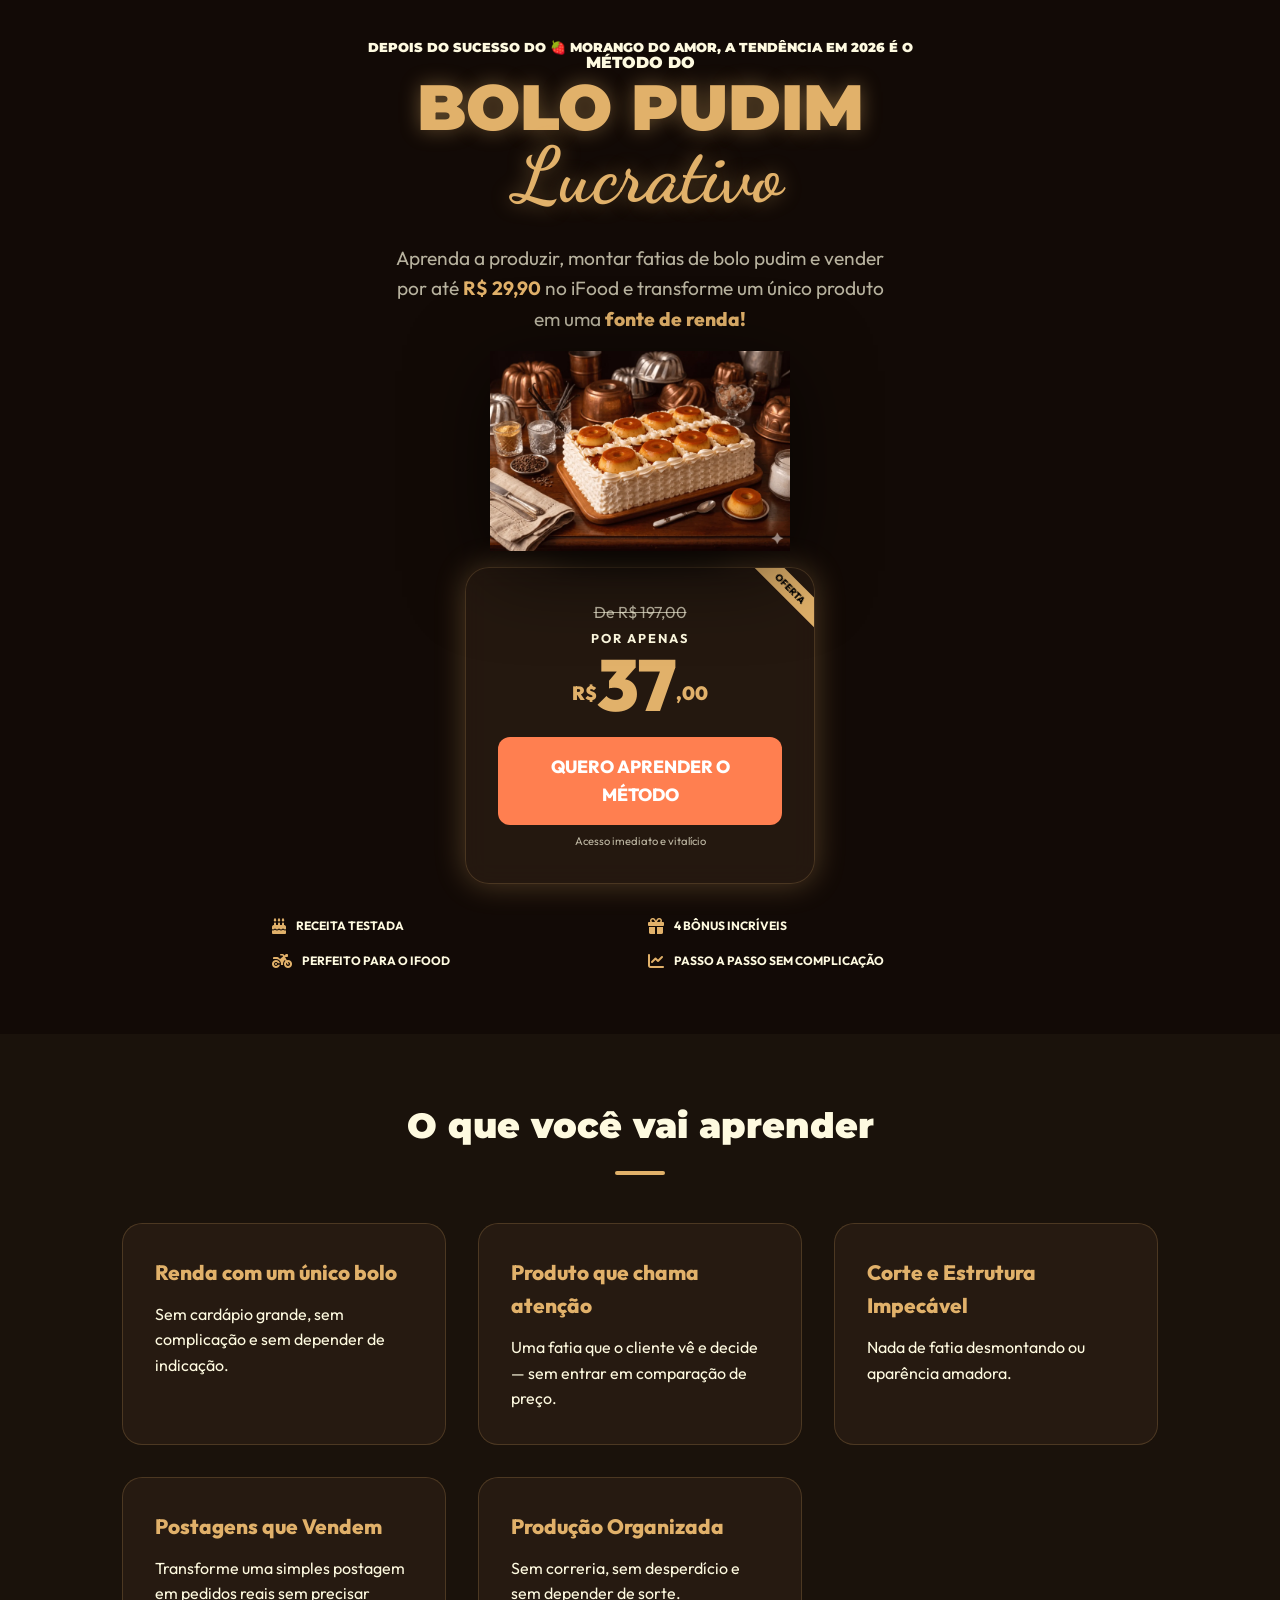
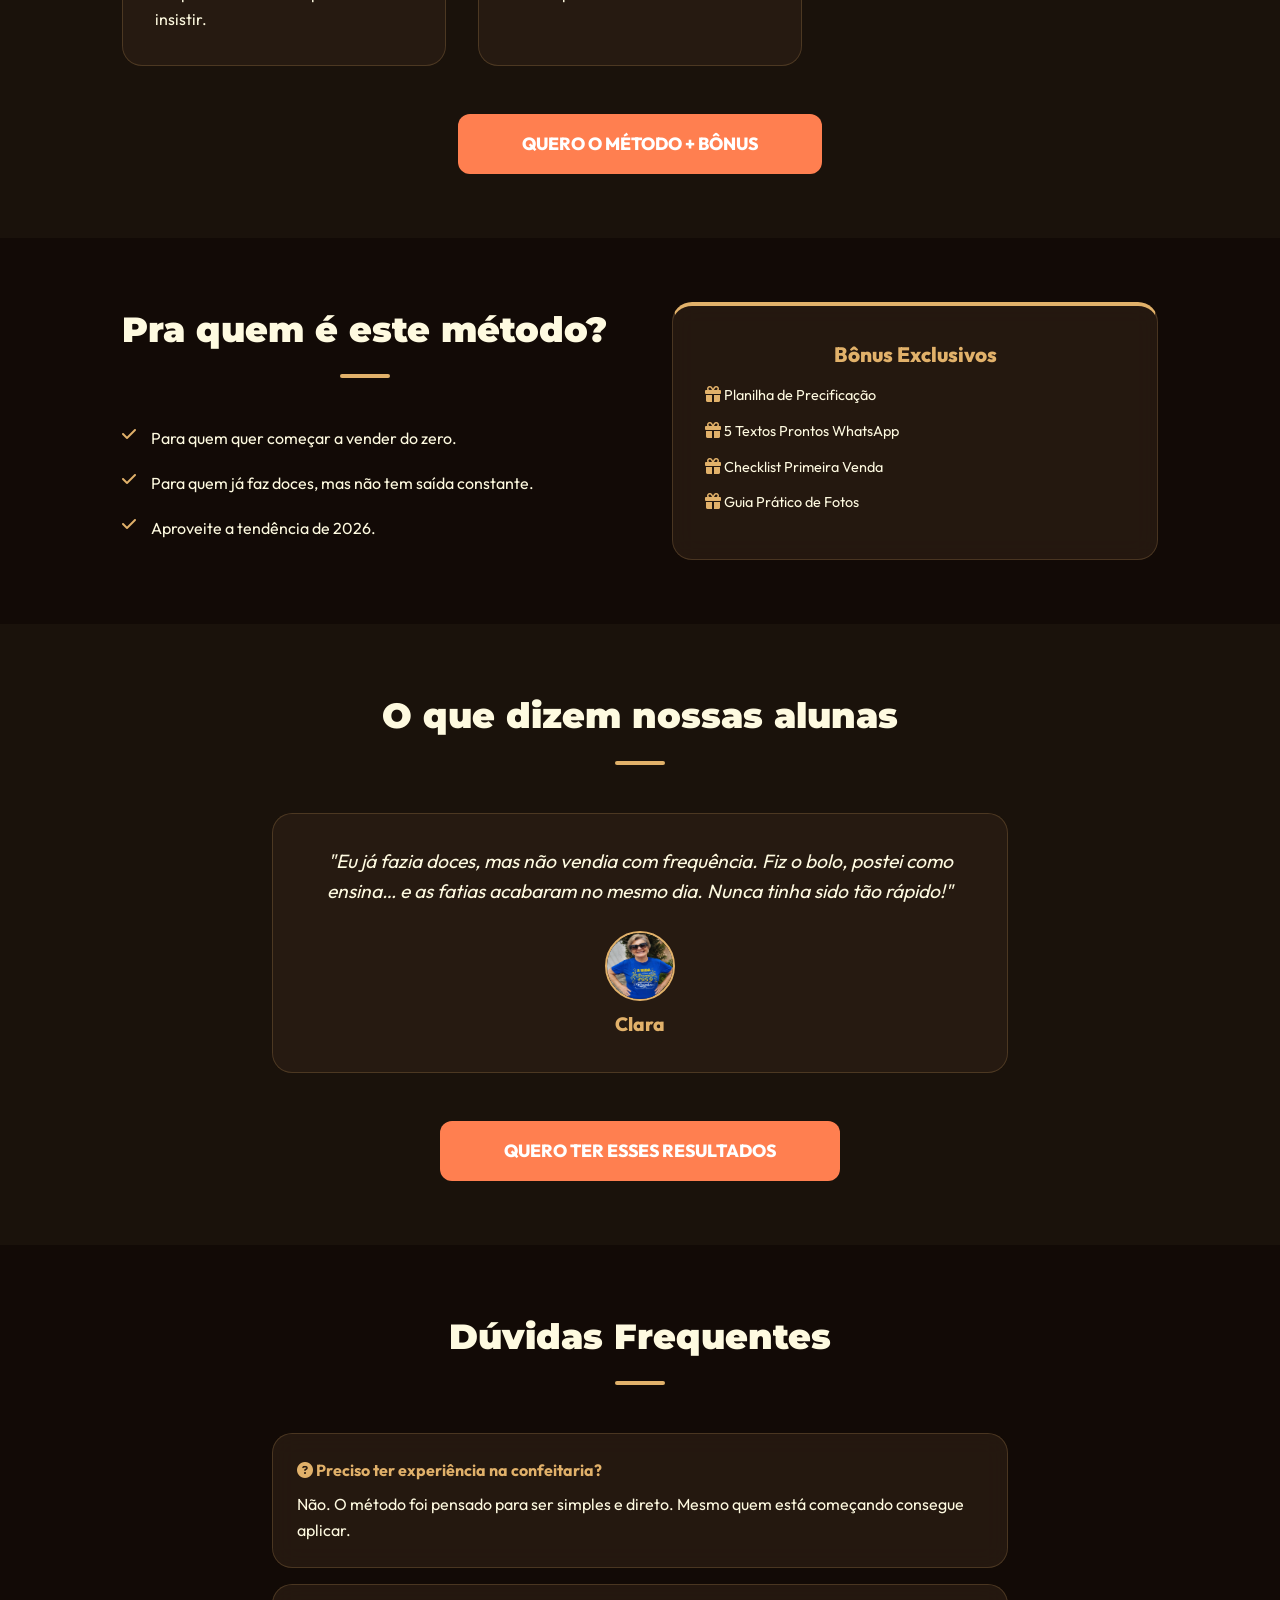
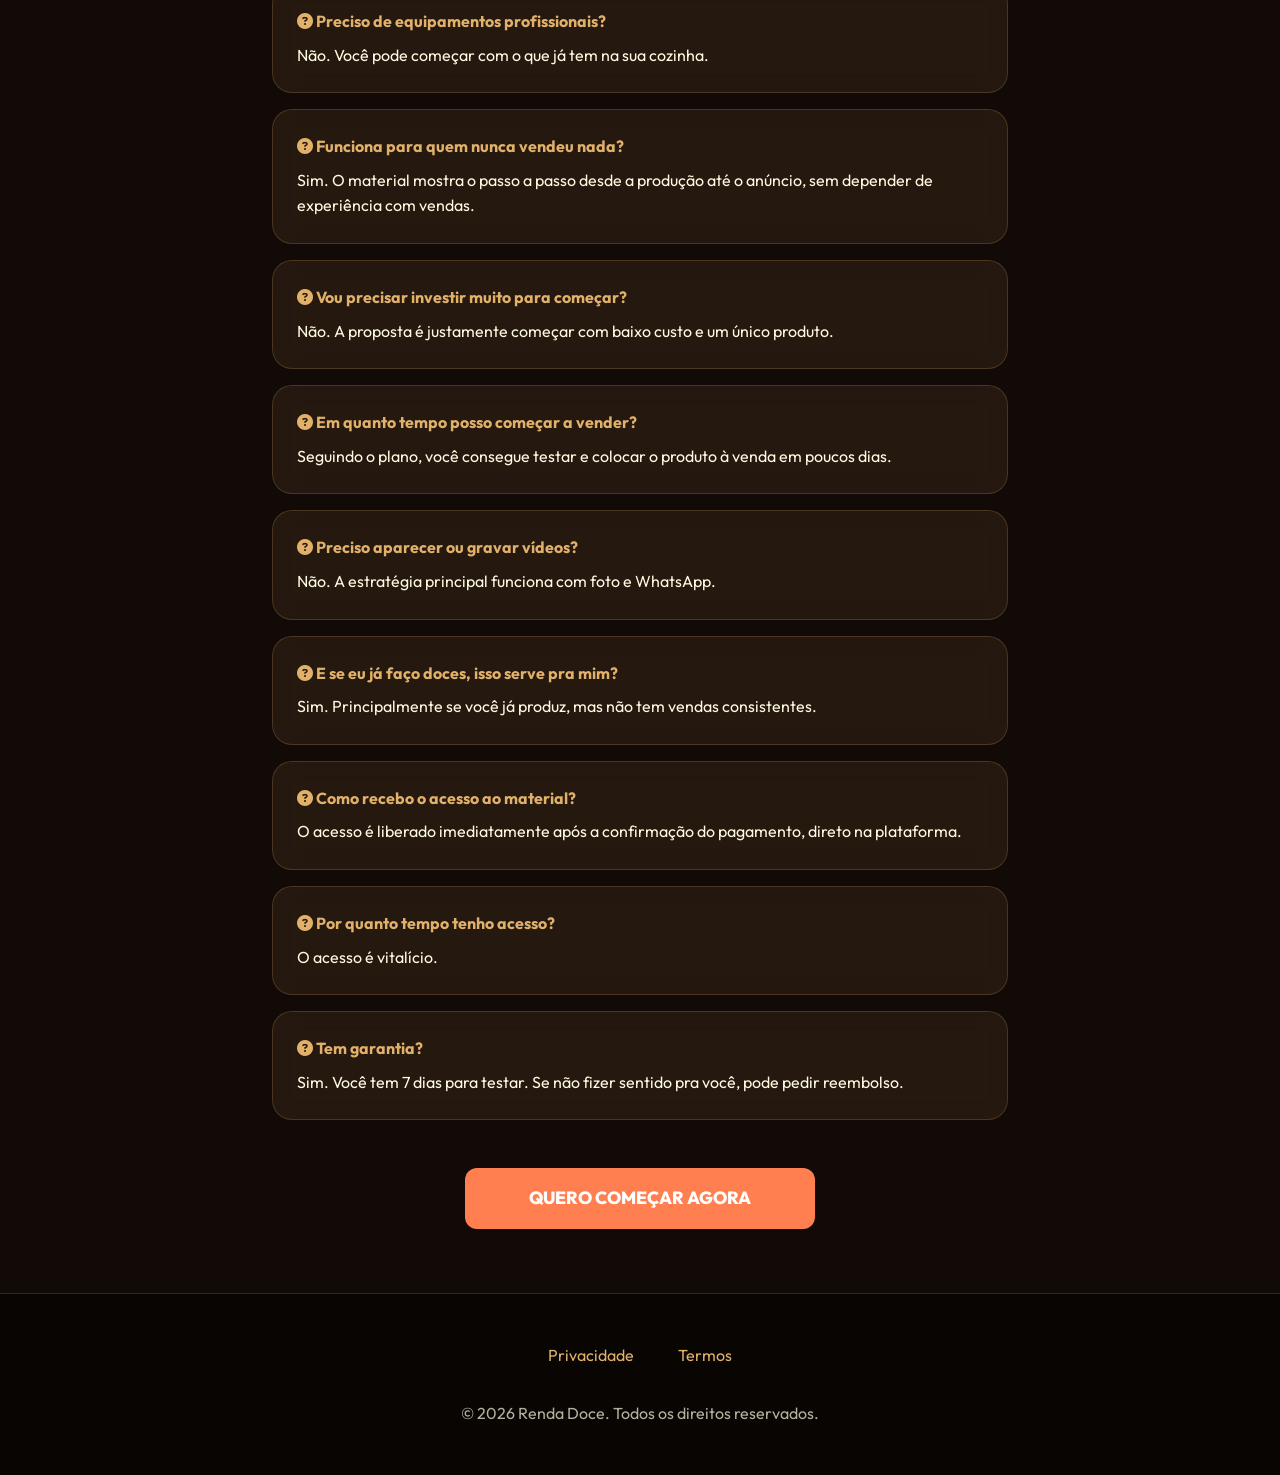
==== commit eeeeebfa: "Atualiza página para v2" ====
--- a/index.html
+++ b/index.html
@@ -26,286 +26,308 @@
     <link rel="stylesheet" href="css/reset.css">
     <link rel="stylesheet" href="css/layout.css">
     <link rel="stylesheet" href="css/components.css">
+
+    <!-- Novo Tema V2 (Super Atraente) -->
+    <link rel="stylesheet" href="css/v2.css">
 </head>
 
-<body>
-
-
-    <!-- Hero Section -->
-    <section class="hero">
-        <div class="hero-top-bar">
-            <span>Depois do sucesso do 🍓 do Amor, a tendência em 2026 é</span>
-        </div>
-
-        <div class="container hero-content">
-            <div class="hero-text-wrapper">
-                <h1 class="text-hero-main">
-                    <span class="text-upper">O MÉTODO DO</span>
-                    <span class="text-bold-gold">BOLO PUDIM</span>
-                    <span class="text-script">Lucrativo</span>
+<body class="v2-body">
+
+    <!-- Theme Switcher -->
+    <!-- <div class="v2-switcher">
+        <span class="switcher-title">Escolha o Tema</span>
+        <div class="theme-options">
+            <label class="theme-option">
+                <input type="radio" name="theme" value="gold" checked onclick="setTheme('gold')">
+                <span class="radio-custom btn-gold"></span>
+            </label>
+            <label class="theme-option">
+                <input type="radio" name="theme" value="midnight" onclick="setTheme('midnight')">
+                <span class="radio-custom btn-midnight"></span>
+            </label>
+            <label class="theme-option">
+                <input type="radio" name="theme" value="ruby" onclick="setTheme('ruby')">
+                <span class="radio-custom btn-ruby"></span>
+            </label>
+        </div>
+    </div> -->
+
+
+    <!-- Hero Section V2 -->
+    <section class="v2-hero">
+        <div class="v2-hero-overlay"></div>
+
+        <div class="v2-hero-content centered">
+            <div class="v2-hero-text">
+                <h1 class="v2-title">
+                    <span style="font-size: small;">Depois do sucesso do 🍓 Morango do Amor, a tendência em 2026 é
+                        o </span>
+                    <span style="font-size: medium;">MÉTODO DO</span>
+                    <span class=" gold">BOLO PUDIM</span>
+                    <span class="script gold">Lucrativo</span>
                 </h1>
 
-                <p class="text-hero-description">
-                    Aprenda a produzir, montar e vender fatias de bolo pudim por até <span class="highlight-gold">R$
-                        29,90</span> no iFood e transforme um único produto em uma <span class="highlight-gold">fonte
-                        de renda todos os dias!</span>
+                <p class="v2-description">
+                    Aprenda a produzir, montar fatias de bolo pudim e vender por até <b class="v2-text-gold">R$
+                        29,90</b> no iFood e transforme um único produto em uma <span class="v2-text-gold"
+                        style="font-weight: 800;">fonte
+                        de renda!</span>
                 </p>
 
-                <div class="hero-icons-grid">
-                    <div class="hero-icon-item">
-                        <span class="icon-circle"><i class="fa-solid fa-cake-candles gold-icon"></i></span>
-                        <span>RECEITA TESTADA E APROVADA</span>
-                    </div>
-                    <div class="hero-icon-item">
-                        <span class="icon-circle"><i class="fa-solid fa-gift gold-icon"></i></span>
-                        <span>4 BONUS INCRÍVEIS</span>
-                    </div>
-                    <div class="hero-icon-item">
-                        <span class="icon-circle"><i class="fa-solid fa-motorcycle gold-icon"></i></span>
+                <div class="v2-main-image-container">
+                    <picture>
+                        <source srcset="./img/bolopudim-mobile.webp" media="(max-width: 767px)" type="image/webp">
+                        <source srcset="./img/bolopudim.webp" type="image/webp">
+                        <img src="./img/bolopudim.png" alt="Bolo Pudim Lucrativo" class="v2-floating-cake">
+                    </picture>
+                </div>
+
+                <div class="v2-price-wrapper">
+                    <div class="v2-price-card">
+                        <span class="v2-price-old">De R$ 197,00</span>
+                        <span class="v2-price-label">POR APENAS</span>
+                        <div class="v2-price-main">
+                            <small>R$</small>37<small>,00</small>
+                        </div>
+                        <a href="#" class="v2-btn checkout-btn" target="_blank" rel="noopener">Quero Aprender o
+                            Método</a>
+                        <p style="font-size: 0.7rem; margin-top: 0.5rem; opacity: 0.7;">Acesso imediato e vitalício</p>
+                    </div>
+                </div>
+
+                <div class="v2-features">
+                    <div class="v2-feature-item">
+                        <i class="fa-solid fa-cake-candles v2-feature-icon"></i>
+                        <span>RECEITA TESTADA</span>
+                    </div>
+                    <div class="v2-feature-item">
+                        <i class="fa-solid fa-gift v2-feature-icon"></i>
+                        <span>4 BÔNUS INCRÍVEIS</span>
+                    </div>
+                    <div class="v2-feature-item">
+                        <i class="fa-solid fa-motorcycle v2-feature-icon"></i>
                         <span>PERFEITO PARA O IFOOD</span>
                     </div>
-                    <div class="hero-icon-item">
-                        <span class="icon-circle"><i class="fa-solid fa-chart-line gold-icon"></i></span>
-                        <span>PASSO A PASSO SIMPLES E DIRETO</span>
-                    </div>
-                </div>
-
-                <div class="hero-price-container">
-                    <span class="price-old">De R$ 197,00</span>
-                    <span class="price-new">por apenas <span class="price-value">R$ 37,00</span></span>
-                </div>
-
-                <a href="#" class="btn btn-pulse checkout-btn" target="_blank" rel="noopener">Quero Aprender o Método</a>
-            </div>
-
-            <div class="hero-badge">
-                <div class="badge-content">
-                    <span class="badge-crown">👑</span>
-                    <span class="badge-text">O BOLO QUE <br> CONQUISTA <br> <i>e que vende!</i></span>
-                </div>
-            </div>
-        </div>
-    </section>
-    <div style="padding-inline: 3%;">
-        <!-- Learnings Section -->
-        <section style="background-color: var(--color-white);">
-            <div class="container">
-                <h2 class="section-title">O que você vai aprender</h2>
-                <div class="grid grid-3">
-                    <div class="card flex-center">
-                        <h3 class="card-title">Transformar um único bolo em uma fonte de renda</h3>
-                        <p class="text-center">Sem cardápio grande, sem complicação e sem depender de indicação.</p>
-                    </div>
-                    <div class="card flex-center">
-                        <h3 class="card-title">Criar um produto que chama atenção e vende muito</h3>
-                        <p class="text-center">Uma fatia que o cliente vê e decide — sem entrar em comparação de preço.
-                        </p>
-                    </div>
-                    <div class="card flex-center">
-                        <h3 class="card-title">Montar um bolo estruturtado e com o corte impecável</h3>
-                        <p class="text-center">Nada de fatia desmontando ou aparência amadora.</p>
-                    </div>
-                    <div class="card flex-center">
-                        <h3 class="card-title">Transformar uma simples postagem em pedidos reais</h3>
-                        <p class="text-center">Sem ficar pensando no que escrever e sem precisar insistir.</p>
-                    </div>
-                    <div class="card flex-center">
-                        <h3 class="card-title">Organizar a produção para vender sempre, sem perrengue</h3>
-                        <p class="text-center">Sem correria, sem desperdício e sem depender de sorte.</p>
-                    </div>
-                </div>
-                <div class="flex-center" style="margin-top: var(--spacing-lg);">
-                    <a href="#" class="btn checkout-btn" target="_blank" rel="noopener">Quero o Método + Bônus</a>
-                </div>
-            </div>
-        </section>
-
-        <!-- Target Audience & Bonuses Section -->
-        <section style="background-color: var(--color-secondary);">
-            <div class="container">
-                <div class="grid grid-2" style="align-items: center;">
-
-                    <!-- Target Audience -->
-                    <div>
-                        <h2 class="section-title" style="text-align: left;">Pra quem é este método?</h2>
-                        <ul class="check-list" style="margin-bottom: var(--spacing-md);">
-                            <li>Para quem quer começar a vender do zero.</li>
-                            <li>Para quem já faz doces, mas não tem saída constante.</li>
-                            <li>Para quem quer aproveitar a maior tendência da confeitaria desde o Morango do Amor.</li>
-                        </ul>
-                        <p
-                            style="font-size: 1.2rem; font-weight: 800; color: var(--color-primary-dark); display: flex; align-items: center; gap: 10px;">
-                            <i class="fa-solid fa-circle-chevron-right gold-icon"></i> Método simples. Aplicação rápida.
-                        </p>
-                        <p style="margin-top: var(--spacing-sm); margin-bottom: var(--spacing-lg);">
-                            Agora é só garantir o seu lugar e começar a lucrar.
-                        </p>
-                    </div>
-
-                    <!-- Bonuses -->
-                    <div class="card" style="border-top-color: var(--color-accent);">
-                        <h3 class="card-title" style="text-align: center; color: var(--color-accent);">Bônus
-                            Exclusivos Inclusos</h3>
-                        <ul>
-                            <li style="display: flex; align-items: center; gap: 10px; margin-bottom: 0.5rem;"><i
-                                    class="fa-solid fa-gift gold-icon"></i> Planilha de Precificação Automática</li>
-                            <li style="display: flex; align-items: center; gap: 10px; margin-bottom: 0.5rem;"><i
-                                    class="fa-solid fa-gift gold-icon"></i> 5 Textos Prontos e Validados para WhatsApp
-                            </li>
-                            <li style="display: flex; align-items: center; gap: 10px; margin-bottom: 0.5rem;"><i
-                                    class="fa-solid fa-gift gold-icon"></i> Checklist Infalível da Primeira Venda</li>
-                            <li style="display: flex; align-items: center; gap: 10px; margin-bottom: 0.5rem;"><i
-                                    class="fa-solid fa-gift gold-icon"></i> Guia Prático de Fotos que Vendem</li>
-                        </ul>
-                    </div>
-                </div>
-                <div class="flex-center" style="margin-top: var(--spacing-lg);">
-                    <a href="#" class="btn btn-pulse checkout-btn" target="_blank" rel="noopener">Quero o Método + Bônus</a>
-                </div>
-            </div>
-        </section>
-
-        <!-- Testimonial Section -->
-        <section style="background-color: var(--color-white);">
-            <div class="container">
-                <h2 class="section-title">O que dizem nossas alunas</h2>
-                <div class="testimonial-block">
-                    <p class="testimonial-text">"Eu já fazia doces, mas não vendia com frequência. Fiz o bolo, postei
-                        como ensina… e as fatias acabaram no mesmo dia. Nunca tinha sido tão rápido!"</p>
-                    <div class="testimonial-author-wrapper">
-                        <img src="./img/clara.png" class="testimonial-avatar" alt="Clara">
-                        <p class="testimonial-author">Clara</p>
-                    </div>
-                </div>
-                <div class="flex-center" style="margin-top: var(--spacing-lg);">
-                    <a href="#" class="btn checkout-btn" target="_blank" rel="noopener">Quero Ter Esses Resultados</a>
-                </div>
-            </div>
-        </section>
-        <!-- FAQ Section -->
-        <section style="background-color: var(--color-white); padding-bottom: var(--spacing-xl);">
-            <div class="container">
-                <h2 class="section-title">Dúvidas Frequentes</h2>
-                
-                <div class="faq-container">
-                    <div class="faq-item">
-                        <p class="faq-question"><i class="fa-solid fa-circle-question gold-icon"></i> Preciso ter experiência na confeitaria?</p>
-                        <p class="faq-answer">Não. O método foi pensado para ser simples e direto. Mesmo quem está começando consegue aplicar.</p>
-                    </div>
-
-                    <div class="faq-item">
-                        <p class="faq-question"><i class="fa-solid fa-circle-question gold-icon"></i> Preciso de equipamentos profissionais?</p>
-                        <p class="faq-answer">Não. Você pode começar com o que já tem na sua cozinha.</p>
-                    </div>
-
-                    <div class="faq-item">
-                        <p class="faq-question"><i class="fa-solid fa-circle-question gold-icon"></i> Funciona para quem nunca vendeu nada?</p>
-                        <p class="faq-answer">Sim. O material mostra o passo a passo desde a produção até o anúncio, sem depender de experiência com vendas.</p>
-                    </div>
-
-                    <div class="faq-item">
-                        <p class="faq-question"><i class="fa-solid fa-circle-question gold-icon"></i> Vou precisar investir muito para começar?</p>
-                        <p class="faq-answer">Não. A proposta é justamente começar com baixo custo e um único produto.</p>
-                    </div>
-
-                    <div class="faq-item">
-                        <p class="faq-question"><i class="fa-solid fa-circle-question gold-icon"></i> Em quanto tempo posso começar a vender?</p>
-                        <p class="faq-answer">Seguindo o plano, você consegue testar e colocar o produto à venda em poucos dias.</p>
-                    </div>
-
-                    <div class="faq-item">
-                        <p class="faq-question"><i class="fa-solid fa-circle-question gold-icon"></i> Preciso aparecer ou gravar vídeos?</p>
-                        <p class="faq-answer">Não. A estratégia principal funciona com foto e WhatsApp.</p>
-                    </div>
-
-                    <div class="faq-item">
-                        <p class="faq-question"><i class="fa-solid fa-circle-question gold-icon"></i> E se eu já faço doces, isso serve pra mim?</p>
-                        <p class="faq-answer">Sim. Principalmente se você já produz, mas não tem vendas consistentes.</p>
-                    </div>
-
-                    <div class="faq-item">
-                        <p class="faq-question"><i class="fa-solid fa-circle-question gold-icon"></i> Como recebo o acesso ao material?</p>
-                        <p class="faq-answer">O acesso é liberado imediatamente após a confirmação do pagamento, direto na plataforma.</p>
-                    </div>
-
-                    <div class="faq-item">
-                        <p class="faq-question"><i class="fa-solid fa-circle-question gold-icon"></i> Por quanto tempo tenho acesso?</p>
-                        <p class="faq-answer">O acesso é vitalício.</p>
-                    </div>
-
-                    <div class="faq-item">
-                        <p class="faq-question"><i class="fa-solid fa-circle-question gold-icon"></i> Tem garantia?</p>
-                        <p class="faq-answer">Sim. Você tem 7 dias para testar. Se não fizer sentido pra você, pode pedir reembolso.</p>
-                    </div>
-                </div>
-
-                <div class="flex-center" style="margin-top: var(--spacing-lg);">
-                    <a href="#" class="btn btn-pulse checkout-btn" target="_blank" rel="noopener">Quero Começar Agora</a>
-                </div>
-            </div>
-        </section>
-
-        <!-- Footer -->
-        <footer>
-            <div class="container">
-                <div class="footer-links">
-                    <button id="open-privacy" class="footer-link">Política de Privacidade</button>
-                    <span>|</span>
-                    <button id="open-terms" class="footer-link">Termos de Uso</button>
-                </div>
-                <p>&copy; 2026 Renda Doce. Todos os direitos reservados.</p>
-                <p style="font-size: 0.8rem; margin-top: 1rem; opacity: 0.7;">
-                    Este site não é afiliado ao Facebook ou a qualquer entidade do Facebook.
-                    Depois que você sair do Facebook, a responsabilidade não é deles e sim do nosso site.
-                </p>
-            </div>
-        </footer>
-
-        <!-- Modals -->
-        <!-- Privacy Modal -->
-        <div id="modal-privacy" class="modal-overlay">
-            <div class="modal-content">
-                <h3 style="margin-bottom: 1rem; font-size: 1.5rem; color: var(--color-primary-dark);">Política de
-                    Privacidade</h3>
-                <p style="margin-bottom: 1rem; font-size: 0.9rem;">
-                    A sua privacidade é importante para nós. É política do site respeitar a sua privacidade em relação a
-                    qualquer informação sua que possamos coletar neste site, operando em total conformidade com a Lei
-                    Geral de Proteção de Dados (LGPD) e as políticas de publicidade da Meta.
-                </p>
-                <p style="margin-bottom: 1rem; font-size: 0.9rem;">
-                    Solicitamos informações pessoais apenas quando realmente precisamos delas para lhe fornecer um
-                    serviço, fazendo-o por meios justos e legais, com o seu conhecimento e consentimento. Não
-                    compartilhamos informações de identificação pessoal publicamente ou com terceiros, exceto quando
-                    exigido por lei.
-                </p>
-                <button class="modal-close">Fechar</button>
-            </div>
-        </div>
-
-        <!-- Terms Modal -->
-        <div id="modal-terms" class="modal-overlay">
-            <div class="modal-content">
-                <h3 style="margin-bottom: 1rem; font-size: 1.5rem; color: var(--color-primary-dark);">Termos de Uso</h3>
-                <p style="margin-bottom: 1rem; font-size: 0.9rem;">
-                    Ao acessar nosso site, você concorda em cumprir estes termos de serviço, todas as leis e
-                    regulamentos aplicáveis e concorda que é responsável pelo cumprimento de todas as leis locais
-                    aplicáveis.
-                </p>
-                <p style="margin-bottom: 1rem; font-size: 0.9rem;">
-                    Os materiais contidos neste site são protegidos pelas leis de direitos autorais e marcas comerciais
-                    aplicáveis. Os resultados podem variar de pessoa para pessoa e dependem da aplicação do método.
-                </p>
-                <button class="modal-close">Fechar</button>
-            </div>
-        </div>
-
-
-
-        <!-- JS Scripts -->
-        <script src="js/capi.js"></script>
-        <script src="js/events.js"></script>
-        <script src="js/modal.js"></script>
+                    <div class="v2-feature-item">
+                        <i class="fa-solid fa-chart-line v2-feature-icon"></i>
+                        <span>PASSO A PASSO SEM COMPLICAÇÃO</span>
+                    </div>
+                </div>
+            </div>
+        </div>
+    </section>
+
+    <!-- O que você vai aprender -->
+    <section class="v2-section v2-section-dark">
+        <div class="v2-container">
+            <h2 class="v2-section-title">O que você vai aprender</h2>
+            <div class="v2-grid-3">
+                <div class="v2-card">
+                    <h3 class="v2-card-title">Renda com um único bolo</h3>
+                    <p>Sem cardápio grande, sem complicação e sem depender de indicação.</p>
+                </div>
+                <div class="v2-card">
+                    <h3 class="v2-card-title">Produto que chama atenção</h3>
+                    <p>Uma fatia que o cliente vê e decide — sem entrar em comparação de preço.</p>
+                </div>
+                <div class="v2-card">
+                    <h3 class="v2-card-title">Corte e Estrutura Impecável</h3>
+                    <p>Nada de fatia desmontando ou aparência amadora.</p>
+                </div>
+                <div class="v2-card">
+                    <h3 class="v2-card-title">Postagens que Vendem</h3>
+                    <p>Transforme uma simples postagem em pedidos reais sem precisar insistir.</p>
+                </div>
+                <div class="v2-card">
+                    <h3 class="v2-card-title">Produção Organizada</h3>
+                    <p>Sem correria, sem desperdício e sem depender de sorte.</p>
+                </div>
+            </div>
+            <div style="text-align: center; margin-top: 3rem;">
+                <a href="#" class="v2-btn checkout-btn"
+                    style="display: inline-block; width: auto; padding-inline: 4rem;">Quero o Método + Bônus</a>
+            </div>
+        </div>
+    </section>
+
+    <!-- Pra quem é / Bônus -->
+    <section class="v2-section v2-section-deep">
+        <div class="v2-container">
+            <div class="v2-grid-split">
+                <div>
+                    <h2 class="v2-section-title" style="text-align: left;">Pra quem é este método?</h2>
+                    <ul class="v2-check-list">
+                        <li class="v2-check-item">
+                            <i class="fa-solid fa-check v2-check-icon"></i>
+                            Para quem quer começar a vender do zero.
+                        </li>
+                        <li class="v2-check-item">
+                            <i class="fa-solid fa-check v2-check-icon"></i>
+                            Para quem já faz doces, mas não tem saída constante.
+                        </li>
+                        <li class="v2-check-item">
+                            <i class="fa-solid fa-check v2-check-icon"></i>
+                            Aproveite a tendência de 2026.
+                        </li>
+                    </ul>
+                </div>
+                <div class="v2-card v2-bonus-card">
+                    <h3 class="v2-card-title" style="text-align: center;">Bônus Exclusivos</h3>
+                    <ul class="v2-bonus-list">
+                        <li class="v2-bonus-item"><i class="fa-solid fa-gift v2-feature-icon"></i> Planilha de
+                            Precificação</li>
+                        <li class="v2-bonus-item"><i class="fa-solid fa-gift v2-feature-icon"></i> 5 Textos Prontos
+                            WhatsApp</li>
+                        <li class="v2-bonus-item"><i class="fa-solid fa-gift v2-feature-icon"></i> Checklist Primeira
+                            Venda</li>
+                        <li class="v2-bonus-item"><i class="fa-solid fa-gift v2-feature-icon"></i> Guia Prático de Fotos
+                        </li>
+                    </ul>
+                </div>
+            </div>
+        </div>
+    </section>
+
+    <!-- Testemunho -->
+    <section class="v2-section v2-section-dark">
+        <div class="v2-container" style="max-width: 800px; text-align: center;">
+            <h2 class="v2-section-title">O que dizem nossas alunas</h2>
+            <div class="v2-card v2-testimonial-card">
+                <p>"Eu já fazia doces, mas não vendia com frequência. Fiz o bolo, postei como ensina… e as fatias
+                    acabaram no mesmo dia. Nunca tinha sido tão rápido!"</p>
+                <div class="v2-avatar-wrapper">
+                    <img src="./img/clara.png" class="v2-avatar" alt="Clara">
+                    <p class="v2-author-name">Clara</p>
+                </div>
+            </div>
+            <div style="text-align: center; margin-top: 3rem;">
+                <a href="#" class="v2-btn checkout-btn"
+                    style="display: inline-block; width: auto; padding-inline: 4rem;">Quero Ter Esses Resultados</a>
+            </div>
+        </div>
+    </section>
+
+    <!-- FAQ -->
+    <section class="v2-section v2-section-deep">
+        <div class="v2-container" style="max-width: 800px;">
+            <h2 class="v2-section-title">Dúvidas Frequentes</h2>
+            <div style="display: flex; flex-direction: column; gap: 1rem;">
+                <div class="v2-card" style="padding: 1.5rem;">
+                    <h4 style="color: var(--v2-primary); margin-bottom: 0.5rem;"><i
+                            class="fa-solid fa-question-circle"></i> Preciso ter experiência na confeitaria?</h4>
+                    <p>Não. O método foi pensado para ser simples e direto. Mesmo quem está começando consegue aplicar.
+                    </p>
+                </div>
+                <div class="v2-card" style="padding: 1.5rem;">
+                    <h4 style="color: var(--v2-primary); margin-bottom: 0.5rem;"><i
+                            class="fa-solid fa-question-circle"></i> Preciso de equipamentos profissionais?</h4>
+                    <p>Não. Você pode começar com o que já tem na sua cozinha.</p>
+                </div>
+                <div class="v2-card" style="padding: 1.5rem;">
+                    <h4 style="color: var(--v2-primary); margin-bottom: 0.5rem;"><i
+                            class="fa-solid fa-question-circle"></i> Funciona para quem nunca vendeu nada?</h4>
+                    <p>Sim. O material mostra o passo a passo desde a produção até o anúncio, sem depender de
+                        experiência com vendas.</p>
+                </div>
+                <div class="v2-card" style="padding: 1.5rem;">
+                    <h4 style="color: var(--v2-primary); margin-bottom: 0.5rem;"><i
+                            class="fa-solid fa-question-circle"></i> Vou precisar investir muito para começar?</h4>
+                    <p>Não. A proposta é justamente começar com baixo custo e um único produto.</p>
+                </div>
+                <div class="v2-card" style="padding: 1.5rem;">
+                    <h4 style="color: var(--v2-primary); margin-bottom: 0.5rem;"><i
+                            class="fa-solid fa-question-circle"></i> Em quanto tempo posso começar a vender?</h4>
+                    <p>Seguindo o plano, você consegue testar e colocar o produto à venda em poucos dias.</p>
+                </div>
+                <div class="v2-card" style="padding: 1.5rem;">
+                    <h4 style="color: var(--v2-primary); margin-bottom: 0.5rem;"><i
+                            class="fa-solid fa-question-circle"></i> Preciso aparecer ou gravar vídeos?</h4>
+                    <p>Não. A estratégia principal funciona com foto e WhatsApp.</p>
+                </div>
+                <div class="v2-card" style="padding: 1.5rem;">
+                    <h4 style="color: var(--v2-primary); margin-bottom: 0.5rem;"><i
+                            class="fa-solid fa-question-circle"></i> E se eu já faço doces, isso serve pra mim?</h4>
+                    <p>Sim. Principalmente se você já produz, mas não tem vendas consistentes.</p>
+                </div>
+                <div class="v2-card" style="padding: 1.5rem;">
+                    <h4 style="color: var(--v2-primary); margin-bottom: 0.5rem;"><i
+                            class="fa-solid fa-question-circle"></i> Como recebo o acesso ao material?</h4>
+                    <p>O acesso é liberado imediatamente após a confirmação do pagamento, direto na plataforma.</p>
+                </div>
+                <div class="v2-card" style="padding: 1.5rem;">
+                    <h4 style="color: var(--v2-primary); margin-bottom: 0.5rem;"><i
+                            class="fa-solid fa-question-circle"></i> Por quanto tempo tenho acesso?</h4>
+                    <p>O acesso é vitalício.</p>
+                </div>
+                <div class="v2-card" style="padding: 1.5rem;">
+                    <h4 style="color: var(--v2-primary); margin-bottom: 0.5rem;"><i
+                            class="fa-solid fa-question-circle"></i> Tem garantia?</h4>
+                    <p>Sim. Você tem 7 dias para testar. Se não fizer sentido pra você, pode pedir reembolso.</p>
+                </div>
+            </div>
+            <div style="text-align: center; margin-top: 3rem;">
+                <a href="#" class="v2-btn checkout-btn"
+                    style="display: inline-block; width: auto; padding-inline: 4rem;">Quero Começar Agora</a>
+            </div>
+        </div>
+    </section>
+
+    <footer class="v2-footer">
+        <div class="v2-container">
+            <div style="display: flex; justify-content: center; gap: 2rem; margin-bottom: 2rem;">
+                <button id="open-privacy"
+                    style="background: none; border: none; color: var(--v2-primary); cursor: pointer;">Privacidade</button>
+                <button id="open-terms"
+                    style="background: none; border: none; color: var(--v2-primary); cursor: pointer;">Termos</button>
+            </div>
+            <p>&copy; 2026 Renda Doce. Todos os direitos reservados.</p>
+        </div>
+    </footer>
+
+    <!-- Modals -->
+    <div id="modal-privacy" class="modal-overlay">
+        <div class="modal-content">
+            <h3 style="margin-bottom: 1rem; font-size: 1.5rem; color: var(--color-primary-dark);">Política de
+                Privacidade</h3>
+            <p style="margin-bottom: 1rem; font-size: 0.9rem;">A sua privacidade é importante para nós...</p>
+            <button class="modal-close">Fechar</button>
+        </div>
     </div>
+
+    <div id="modal-terms" class="modal-overlay">
+        <div class="modal-content">
+            <h3 style="margin-bottom: 1rem; font-size: 1.5rem; color: var(--color-primary-dark);">Termos de Uso</h3>
+            <p style="margin-bottom: 1rem; font-size: 0.9rem;">Ao acessar nosso site, você concorda em cumprir estes
+                termos...</p>
+            <button class="modal-close">Fechar</button>
+        </div>
+    </div>
+
+    <!-- Scripts -->
+    <script>
+        function setTheme(theme) {
+            document.body.classList.remove('theme-midnight', 'theme-ruby');
+            if (theme !== 'gold') {
+                document.body.classList.add('theme-' + theme);
+            }
+            localStorage.setItem('v2-theme', theme);
+
+            // Update radio buttons
+            const radios = document.querySelectorAll('input[name="theme"]');
+            radios.forEach(radio => {
+                if (radio.value === theme) radio.checked = true;
+            });
+        }
+
+        // Restore theme on load
+        const savedTheme = localStorage.getItem('v2-theme');
+        if (savedTheme) {
+            setTheme(savedTheme);
+        }
+    </script>
+    <script src="js/capi.js"></script>
+    <script src="js/events.js"></script>
+    <script src="js/modal.js"></script>
 </body>
 
 </html>
--- a/css/v2.css
+++ b/css/v2.css
@@ -0,0 +1,589 @@
+:root {
+  /* Default Theme: Chocolate Gold */
+  --v2-bg: #120A06;
+  --v2-surface: rgba(45, 30, 20, 0.7);
+  --v2-primary: #E1B16A;
+  --v2-secondary: #FAEDCD;
+  --v2-accent: #FF7F50;
+  --v2-text: #FEFAE0;
+  --v2-text-dim: rgba(254, 250, 224, 0.7);
+  --v2-shadow-gold: 0 0 30px rgba(225, 177, 106, 0.3);
+  --v2-glass: blur(12px);
+  --v2-border: 1px solid rgba(225, 177, 106, 0.2);
+}
+
+/* Midnight Theme */
+.theme-midnight {
+  --v2-bg: #0A0E14;
+  --v2-surface: rgba(20, 28, 40, 0.7);
+  --v2-primary: #7FAAFF; /* Silver/Blue */
+  --v2-secondary: #E0E6ED;
+  --v2-accent: #00D1FF;
+  --v2-text: #F8FAFC;
+  --v2-text-dim: rgba(248, 250, 252, 0.7);
+  --v2-shadow-gold: 0 0 30px rgba(0, 209, 255, 0.2);
+}
+
+/* Ruby Theme */
+.theme-ruby {
+  --v2-bg: #1A0505;
+  --v2-surface: rgba(40, 10, 10, 0.7);
+  --v2-primary: #FFB7B7;
+  --v2-secondary: #FFF0F0;
+  --v2-accent: #FF4D4D;
+  --v2-text: #FFF5F5;
+  --v2-text-dim: rgba(255, 245, 245, 0.7);
+  --v2-shadow-gold: 0 0 30px rgba(255, 77, 77, 0.2);
+}
+
+@keyframes fadeInRight {
+  from { opacity: 0; transform: translateX(30px); }
+  to { opacity: 1; transform: translateX(0); }
+}
+
+@keyframes fadeInLeft {
+  from { opacity: 0; transform: translateX(-30px); }
+  to { opacity: 1; transform: translateX(0); }
+}
+
+@keyframes fadeInUp {
+  from { opacity: 0; transform: translateY(30px); }
+  to { opacity: 1; transform: translateY(0); }
+}
+
+@keyframes pulse-glow {
+  0% { box-shadow: 0 0 20px rgba(225, 177, 106, 0.2); }
+  50% { box-shadow: 0 0 40px rgba(225, 177, 106, 0.4); }
+  100% { box-shadow: 0 0 20px rgba(225, 177, 106, 0.2); }
+}
+
+/* Global Styles for V2 */
+.v2-body {
+  background-color: var(--v2-bg);
+  color: var(--v2-text);
+  font-family: 'Outfit', sans-serif;
+  line-height: 1.6;
+  overflow-x: hidden;
+  transition: background-color 0.5s ease, color 0.5s ease;
+}
+
+/* Theme Switcher Styles */
+.v2-switcher {
+  position: fixed;
+  top: 80px;
+  right: 20px;
+  background: rgba(0,0,0,0.8);
+  backdrop-filter: blur(10px);
+  padding: 15px;
+  border-radius: 15px;
+  z-index: 1000;
+  border: 1px solid rgba(255,255,255,0.1);
+  display: flex;
+  flex-direction: column;
+  gap: 10px;
+}
+
+.switcher-title {
+  font-size: 0.7rem;
+  font-weight: 800;
+  text-transform: uppercase;
+  color: var(--v2-primary);
+  margin-bottom: 5px;
+}
+
+.theme-options {
+  display: flex;
+  gap: 15px;
+}
+
+.theme-option {
+  position: relative;
+  cursor: pointer;
+}
+
+.theme-option input {
+  position: absolute;
+  opacity: 0;
+  cursor: pointer;
+}
+
+.radio-custom {
+  display: block;
+  width: 30px;
+  height: 30px;
+  border-radius: 50%;
+  border: 2px solid rgba(255,255,255,0.3);
+  transition: all 0.2s;
+}
+
+.theme-option input:checked ~ .radio-custom {
+  border-color: #fff;
+  transform: scale(1.2);
+  box-shadow: 0 0 10px rgba(255,255,255,0.5);
+}
+
+.btn-gold { background: #E1B16A; }
+.btn-midnight { background: #00D1FF; }
+.btn-ruby { background: #FF4D4D; }
+
+/* Hero Section V2 - Optimized for Image Prominence */
+.v2-hero {
+  position: relative;
+  min-height: 100vh;
+  padding-top: 40px; /* Reduced */
+  display: flex;
+  align-items: center;
+  background-color: var(--v2-bg);
+  overflow: hidden;
+}
+
+.v2-hero-overlay {
+  position: absolute;
+  top: 0;
+  left: 0;
+  width: 100%;
+  height: 100%;
+  background: radial-gradient(circle at 50% 50%, rgba(18, 10, 6, 0.3) 0%, var(--v2-bg) 100%);
+  z-index: 0;
+}
+
+.v2-hero-visual {
+  display: flex;
+  flex-direction: column;
+  align-items: center;
+  gap: 1.5rem; /* Reduced */
+  animation: fadeInRight 1s ease-out;
+}
+
+.v2-main-image-container {
+  position: relative;
+  width: 100%;
+  max-width: 320px; /* Reduced */
+  z-index: 5;
+}
+
+.v2-floating-cake {
+  width: 100%;
+  height: auto;
+  filter: drop-shadow(0 20px 40px rgba(0,0,0,0.6));
+  animation: float 4s ease-in-out infinite;
+}
+
+.v2-main-image-container::after {
+  content: '';
+  position: absolute;
+  bottom: -20px;
+  left: 50%;
+  transform: translateX(-50%);
+  width: 60%;
+  height: 20px;
+  background: rgba(0,0,0,0.4);
+  filter: blur(10px);
+  border-radius: 50%;
+  z-index: -1;
+}
+
+@media (max-width: 991px) {
+  .v2-hero {
+    min-height: 100vh;
+    padding-top: 80px;
+  }
+  .v2-hero-content {
+    grid-template-columns: 1fr;
+    text-align: center;
+    gap: 1.5rem;
+  }
+  .v2-hero-visual {
+    order: -1; /* Move image to top on mobile */
+    gap: 1rem;
+  }
+  .v2-main-image-container {
+    max-width: 250px;
+  }
+}
+
+.theme-midnight .v2-hero-overlay {
+  background: linear-gradient(90deg, 
+    #0A0E14 0%, 
+    #0A0E14 25%, 
+    rgba(10, 14, 20, 0.4) 60%, 
+    transparent 100%);
+}
+
+.theme-ruby .v2-hero-overlay {
+  background: linear-gradient(90deg, 
+    #1A0505 0%, 
+    #1A0505 25%, 
+    rgba(26, 5, 5, 0.4) 60%, 
+    transparent 100%);
+}
+
+.v2-hero-content {
+  position: relative;
+  z-index: 10;
+  width: 100%;
+  max-width: 1200px;
+  margin: 0 auto;
+  padding: 0 2rem;
+  display: grid;
+  grid-template-columns: 1fr 1fr;
+  gap: 4rem;
+  align-items: center;
+}
+
+.v2-hero-content.centered {
+  grid-template-columns: 1fr;
+  text-align: center;
+  max-width: 800px;
+}
+
+.v2-hero-content.centered .v2-description {
+  margin-inline: auto;
+  margin-bottom: 1rem; /* Reduced */
+}
+
+.v2-hero-content.centered .v2-main-image-container {
+  margin: 1rem auto; /* Reduced */
+  max-width: 300px; /* Reduced */
+}
+
+.v2-hero-content.centered .v2-price-wrapper {
+  margin: 0 auto;
+  width: 100%;
+  max-width: 350px; /* Reduced */
+}
+
+.v2-hero-content.centered .v2-features {
+  justify-content: center;
+  margin-top: 2rem; /* Reduced */
+}
+
+@media (max-width: 991px) {
+  .v2-hero {
+    min-height: 100vh;
+    padding-top: 30px; /* Reduced */
+  }
+  .v2-hero-content {
+    grid-template-columns: 1fr;
+    text-align: center;
+    gap: 0.5rem; /* Reduced */
+    padding-top: 0.5rem;
+    padding-bottom: 1rem;
+  }
+  .v2-hero-content.centered .v2-main-image-container {
+    max-width: 180px; /* Reduced even more */
+    margin: 0.5rem auto;
+  }
+  .v2-title {
+    font-size: clamp(1.4rem, 4vw, 2.2rem); /* Reduced */
+    margin-bottom: 0.3rem;
+  }
+  .v2-description {
+    font-size: 0.9rem; /* Reduced */
+    margin-bottom: 0.5rem;
+  }
+  .v2-features {
+    display: none; 
+  }
+  .v2-price-card {
+    padding: 1rem; /* Reduced */
+  }
+  .v2-price-main {
+    font-size: 2.8rem !important; /* Reduced */
+  }
+  .v2-btn {
+    padding: 0.7rem; /* Reduced */
+    font-size: 0.95rem;
+  }
+}
+
+.v2-title {
+  font-family: 'Montserrat', sans-serif;
+  font-weight: 900;
+  font-size: clamp(2.5rem, 5vw, 4.5rem);
+  line-height: 1.1;
+  text-transform: uppercase;
+  margin-bottom: 1.5rem;
+}
+
+.v2-title span { display: block; }
+.v2-title .gold {
+  color: var(--v2-primary);
+  text-shadow: 0 0 20px rgba(225, 177, 106, 0.4);
+}
+
+.v2-text-gold { color: var(--v2-primary); }
+
+.v2-title .script {
+  font-family: 'Dancing Script', cursive;
+  text-transform: none;
+  font-size: 1.2em;
+  margin-top: -0.5rem;
+  margin-left: 1rem;
+}
+
+.v2-description {
+  font-size: 1.2rem;
+  color: var(--v2-text-dim);
+  max-width: 500px;
+  margin-bottom: 2.5rem;
+}
+
+@media (max-width: 991px) {
+  .v2-description { margin-inline: auto; }
+}
+
+/* Price Box V2 */
+.v2-hero-text { animation: fadeInLeft 1s ease-out; }
+.v2-price-wrapper { animation: fadeInRight 1s ease-out; }
+
+.v2-price-card {
+  background: var(--v2-surface);
+  backdrop-filter: var(--v2-glass);
+  border: var(--v2-border);
+  padding: 2rem;
+  border-radius: 24px;
+  box-shadow: var(--v2-shadow-gold);
+  text-align: center;
+  position: relative;
+  overflow: hidden;
+  animation: pulse-glow 3s infinite;
+}
+
+@media (max-width: 767px) {
+  .v2-price-card {
+    padding: 1.2rem;
+    border-radius: 16px;
+    max-width: 300px;
+    margin: 0 auto;
+  }
+}
+
+.v2-price-card::before {
+  content: 'OFERTA';
+  position: absolute;
+  top: 10px;
+  right: -25px;
+  background: var(--v2-primary);
+  color: #000;
+  font-weight: 800;
+  font-size: 0.6rem;
+  padding: 3px 30px;
+  transform: rotate(45deg);
+}
+
+.v2-price-old {
+  display: block;
+  font-size: 1rem;
+  color: var(--v2-text-dim);
+  text-decoration: line-through;
+  margin-bottom: 0.2rem;
+}
+
+.v2-price-label {
+  display: block;
+  font-size: 0.8rem;
+  font-weight: 700;
+  letter-spacing: 2px;
+}
+
+.v2-price-main {
+  font-size: 4.5rem;
+  font-weight: 900;
+  color: var(--v2-primary);
+  line-height: 1;
+  margin-bottom: 1rem;
+}
+
+.v2-price-main small {
+  font-size: 1.2rem;
+  vertical-align: middle;
+}
+
+.v2-btn {
+  display: block;
+  width: 100%;
+  background: var(--v2-accent);
+  color: white;
+  text-transform: uppercase;
+  font-weight: 800;
+  font-size: 1.1rem;
+  padding: 1rem;
+  border-radius: 12px;
+  text-decoration: none;
+  transition: all 0.3s cubic-bezier(0.175, 0.885, 0.32, 1.275);
+}
+
+.v2-btn:hover {
+  transform: scale(1.03) translateY(-3px);
+  background: #ff8c61;
+}
+
+/* Features Grid V2 */
+.v2-features {
+  display: grid;
+  grid-template-columns: repeat(2, 1fr);
+  gap: 1rem;
+  margin-top: 1.5rem;
+}
+
+.v2-feature-item {
+  display: flex;
+  align-items: center;
+  gap: 10px;
+  font-size: 0.75rem;
+  font-weight: 700;
+  color: var(--v2-text);
+}
+
+.v2-feature-icon {
+  color: var(--v2-primary);
+  font-size: 1rem;
+}
+
+/* Sections */
+.v2-section { padding: 4rem 0; }
+.v2-container {
+  max-width: 1100px;
+  margin: 0 auto;
+  padding: 0 2rem;
+}
+
+/* Responsive Grid fix for Bonus Section */
+.v2-grid-split {
+  display: grid;
+  grid-template-columns: 1fr 1fr;
+  gap: 4rem;
+  align-items: center;
+}
+
+@media (max-width: 991px) {
+  .v2-grid-split {
+    grid-template-columns: 1fr;
+    gap: 2rem;
+  }
+}
+
+.v2-section-title {
+  text-align: center;
+  font-family: 'Montserrat', sans-serif;
+  font-size: 2.2rem;
+  font-weight: 900;
+  margin-bottom: 3rem;
+  position: relative;
+}
+
+.v2-section-title::after {
+  content: '';
+  display: block;
+  width: 50px;
+  height: 4px;
+  background: var(--v2-primary);
+  margin: 1rem auto 0;
+  border-radius: 2px;
+}
+
+.v2-grid-3 {
+  display: grid;
+  grid-template-columns: repeat(3, 1fr);
+  gap: 2rem;
+}
+
+@media (max-width: 768px) {
+  .v2-grid-3 { grid-template-columns: 1fr; }
+}
+
+.v2-card {
+  background: var(--v2-surface);
+  backdrop-filter: var(--v2-glass);
+  padding: 2rem;
+  border-radius: 20px;
+  border: var(--v2-border);
+  transition: transform 0.3s ease;
+}
+
+.v2-card:hover { transform: translateY(-8px); }
+
+.v2-card-title {
+  color: var(--v2-primary);
+  font-size: 1.3rem;
+  font-weight: 800;
+  margin-bottom: 0.8rem;
+}
+
+/* Section background variations */
+.v2-section-dark { background: #1a120b; }
+.v2-section-deep { background: #120a06; }
+
+.theme-midnight .v2-section-dark { background: #0F172A; }
+.theme-midnight .v2-section-deep { background: #020617; }
+
+.theme-ruby .v2-section-dark { background: #250A0A; }
+.theme-ruby .v2-section-deep { background: #120202; }
+
+.v2-check-list { list-style: none; padding: 0; }
+.v2-check-item {
+  margin-bottom: 1.2rem;
+  display: flex;
+  gap: 15px;
+  font-size: 1rem;
+}
+
+.v2-check-icon { color: var(--v2-primary); }
+.v2-bonus-card { border-top: 4px solid var(--v2-primary); }
+.v2-bonus-list { list-style: none; padding: 0; font-size: 0.9rem; }
+.v2-bonus-item { margin-bottom: 0.8rem; }
+
+/* Floating animation */
+@keyframes float {
+  0% { transform: translateY(0px); }
+  50% { transform: translateY(-5px); }
+  100% { transform: translateY(0px); }
+}
+
+.v2-feature-icon { animation: float 3s ease-in-out infinite; }
+.v2-feature-item:nth-child(2) .v2-feature-icon { animation-delay: 0.5s; }
+.v2-feature-item:nth-child(3) .v2-feature-icon { animation-delay: 1s; }
+.v2-feature-item:nth-child(4) .v2-feature-icon { animation-delay: 1.5s; }
+
+/* Testimonial refinement */
+.v2-testimonial-card {
+  font-style: italic;
+  font-size: 1.2rem;
+  max-width: 800px;
+  margin: 0 auto;
+  text-align: center;
+}
+
+.v2-avatar-wrapper {
+  margin-top: 1.5rem;
+  display: flex;
+  flex-direction: column;
+  align-items: center;
+  gap: 8px;
+}
+
+.v2-avatar {
+  width: 70px;
+  height: 70px;
+  border-radius: 50%;
+  border: 2px solid var(--v2-primary);
+}
+
+.v2-author-name {
+  font-weight: 800;
+  font-style: normal;
+  color: var(--v2-primary);
+}
+
+/* Footer V2 */
+.v2-footer {
+  background: #090503;
+  padding: 3rem 0;
+  text-align: center;
+  color: var(--v2-text-dim);
+  border-top: var(--v2-border);
+}
+
+.theme-midnight .v2-footer { background: #020617; }
+.theme-ruby .v2-footer { background: #120202; }
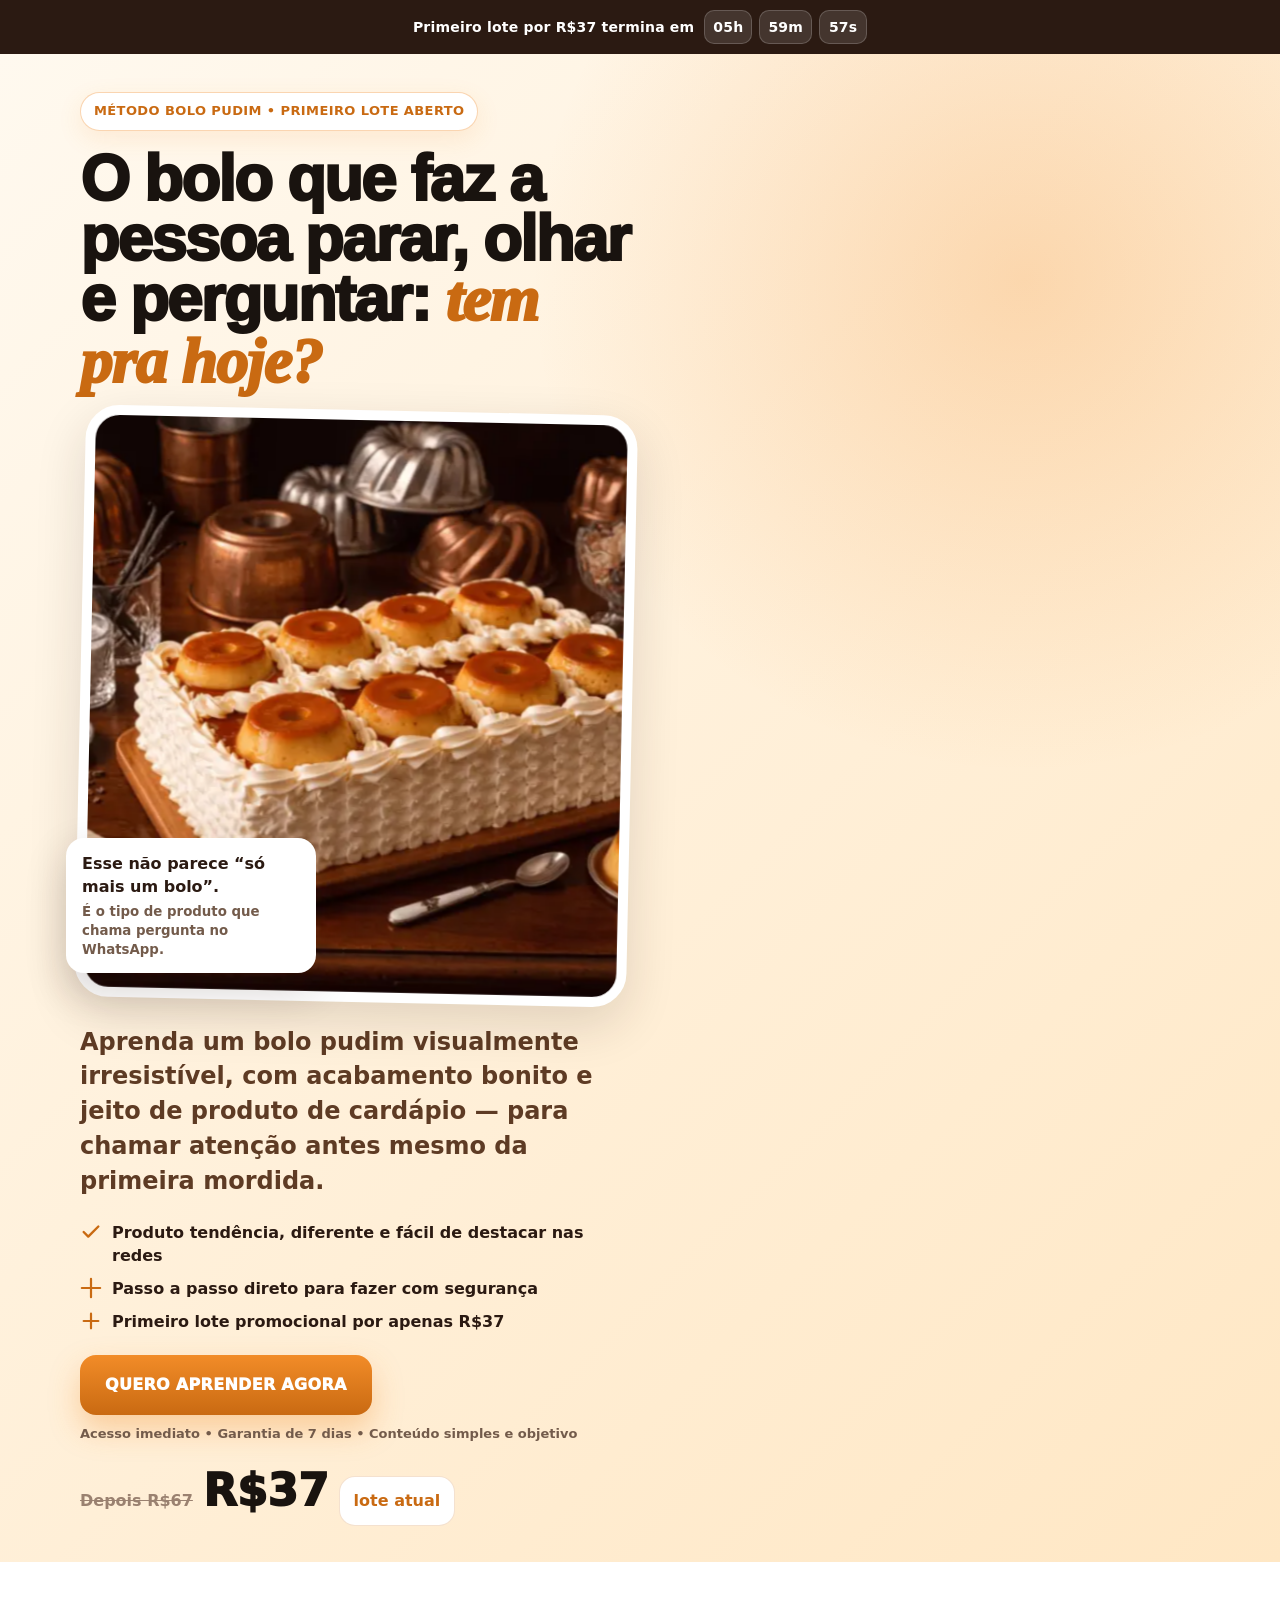
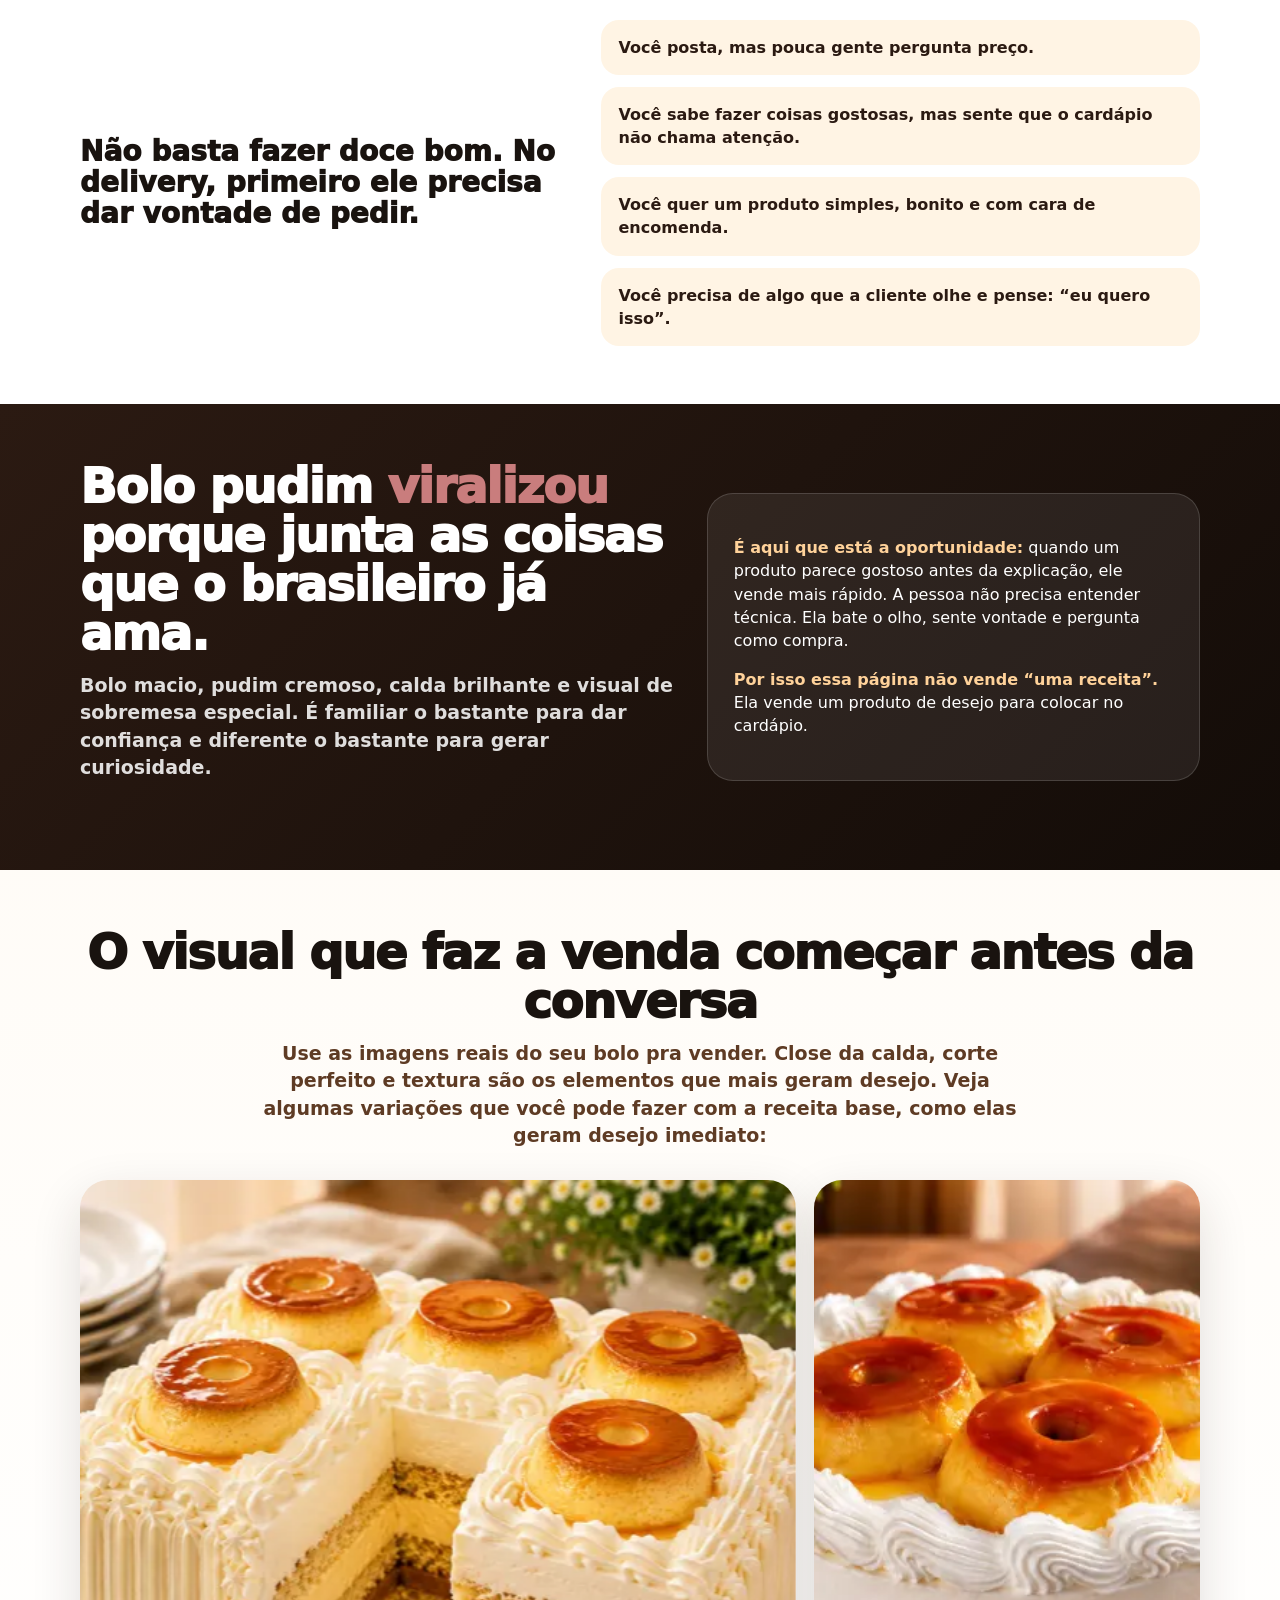
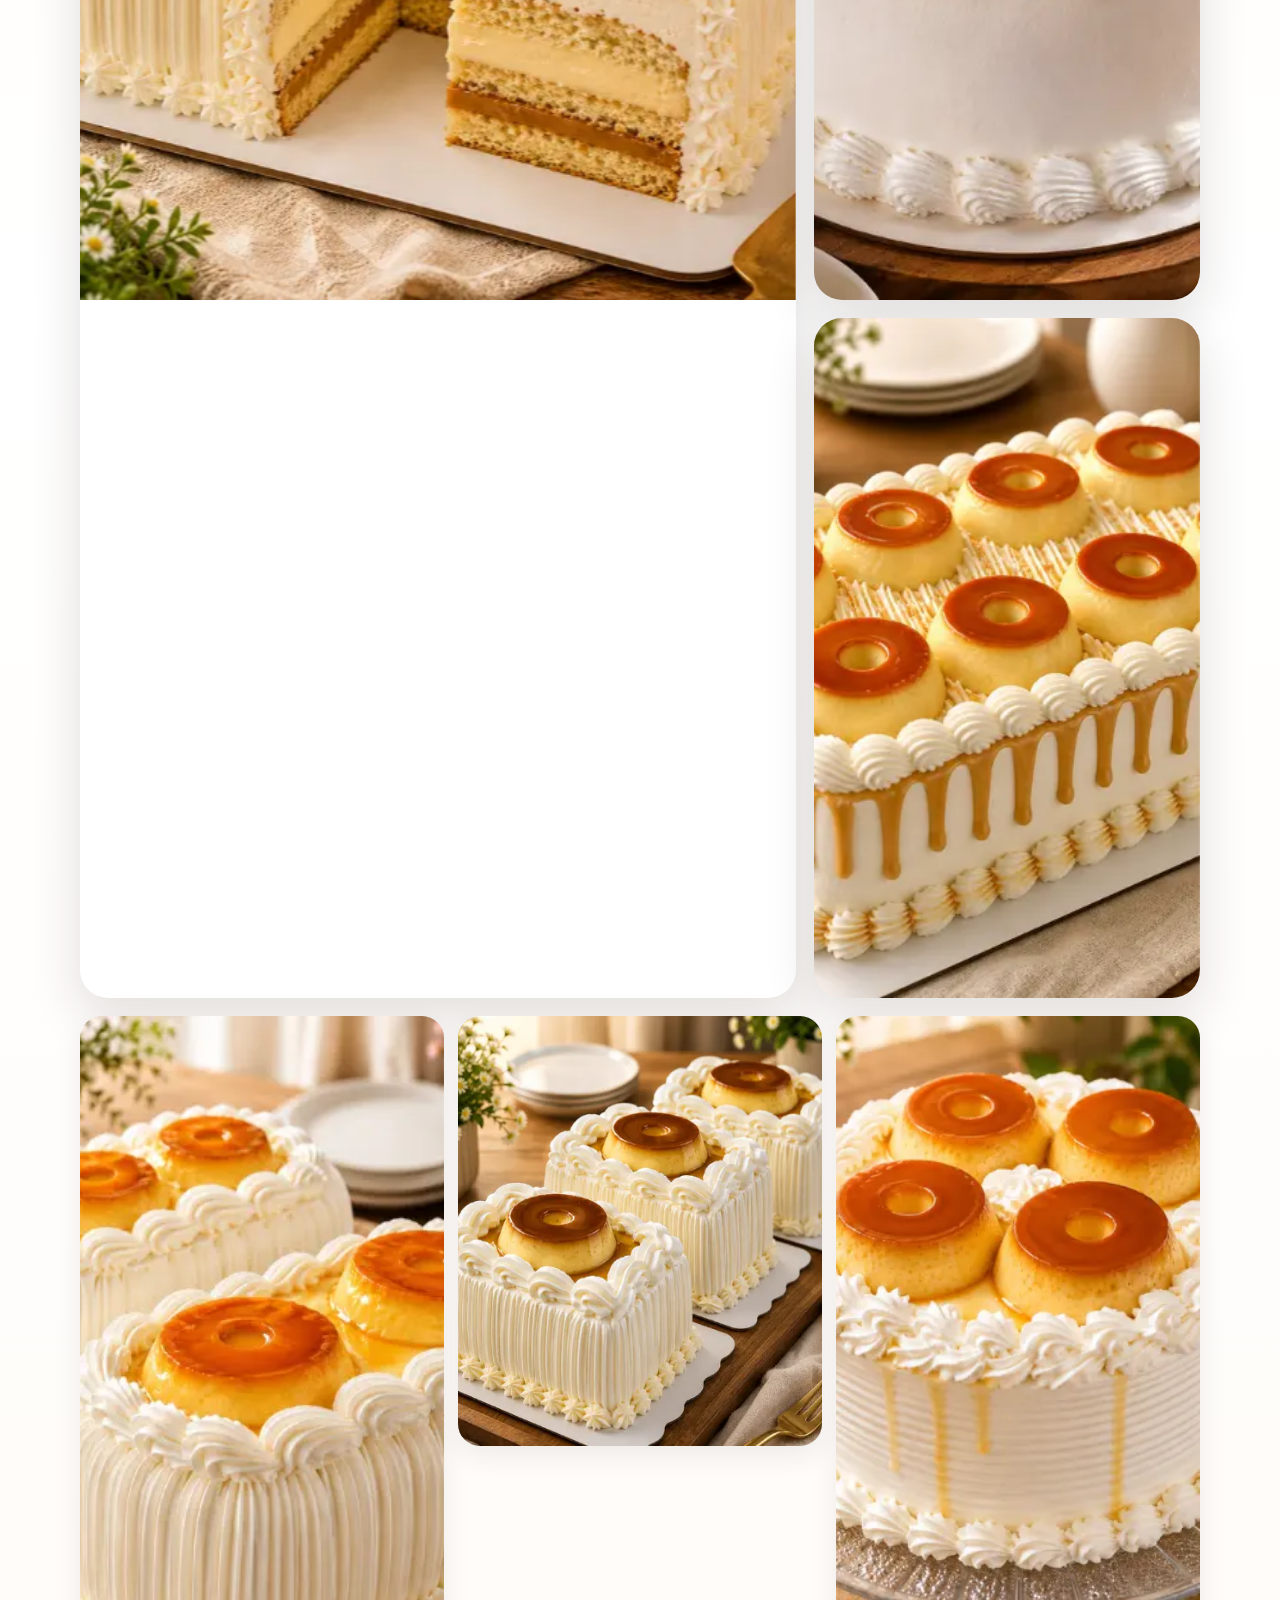
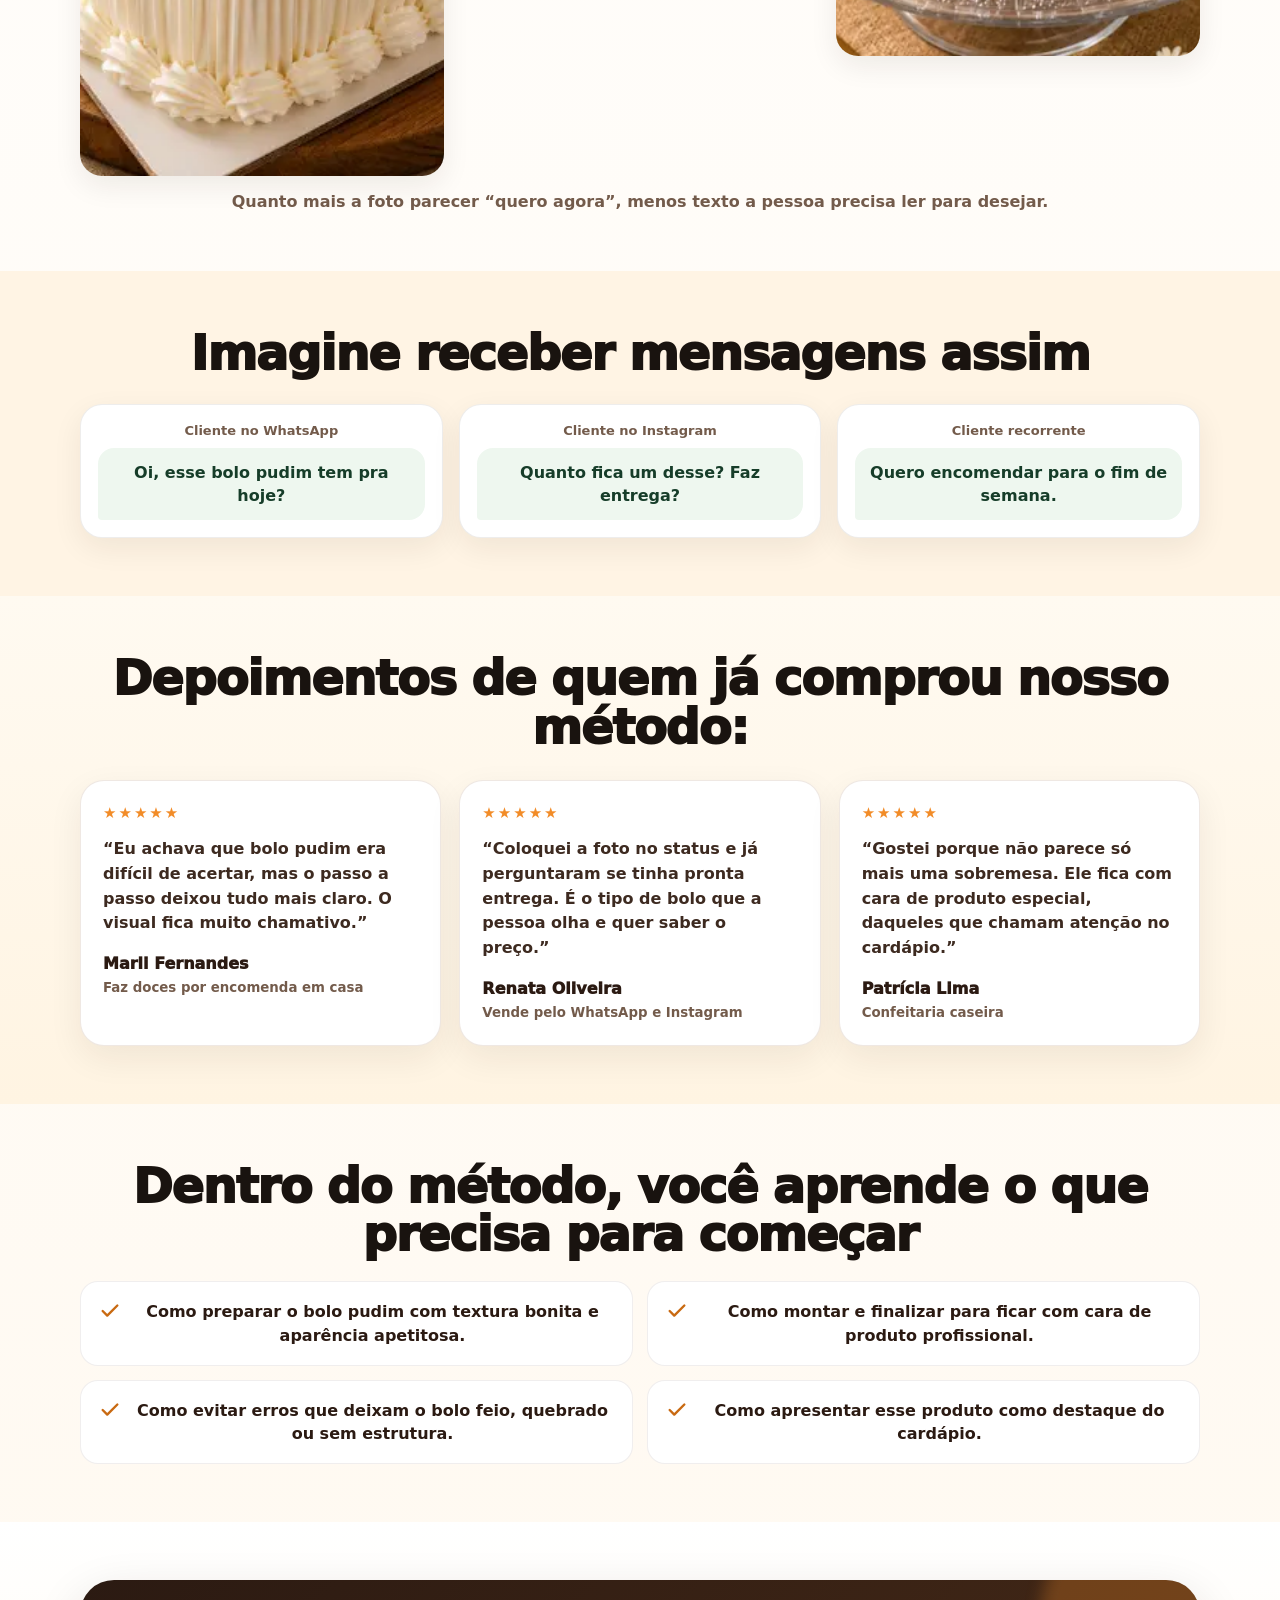
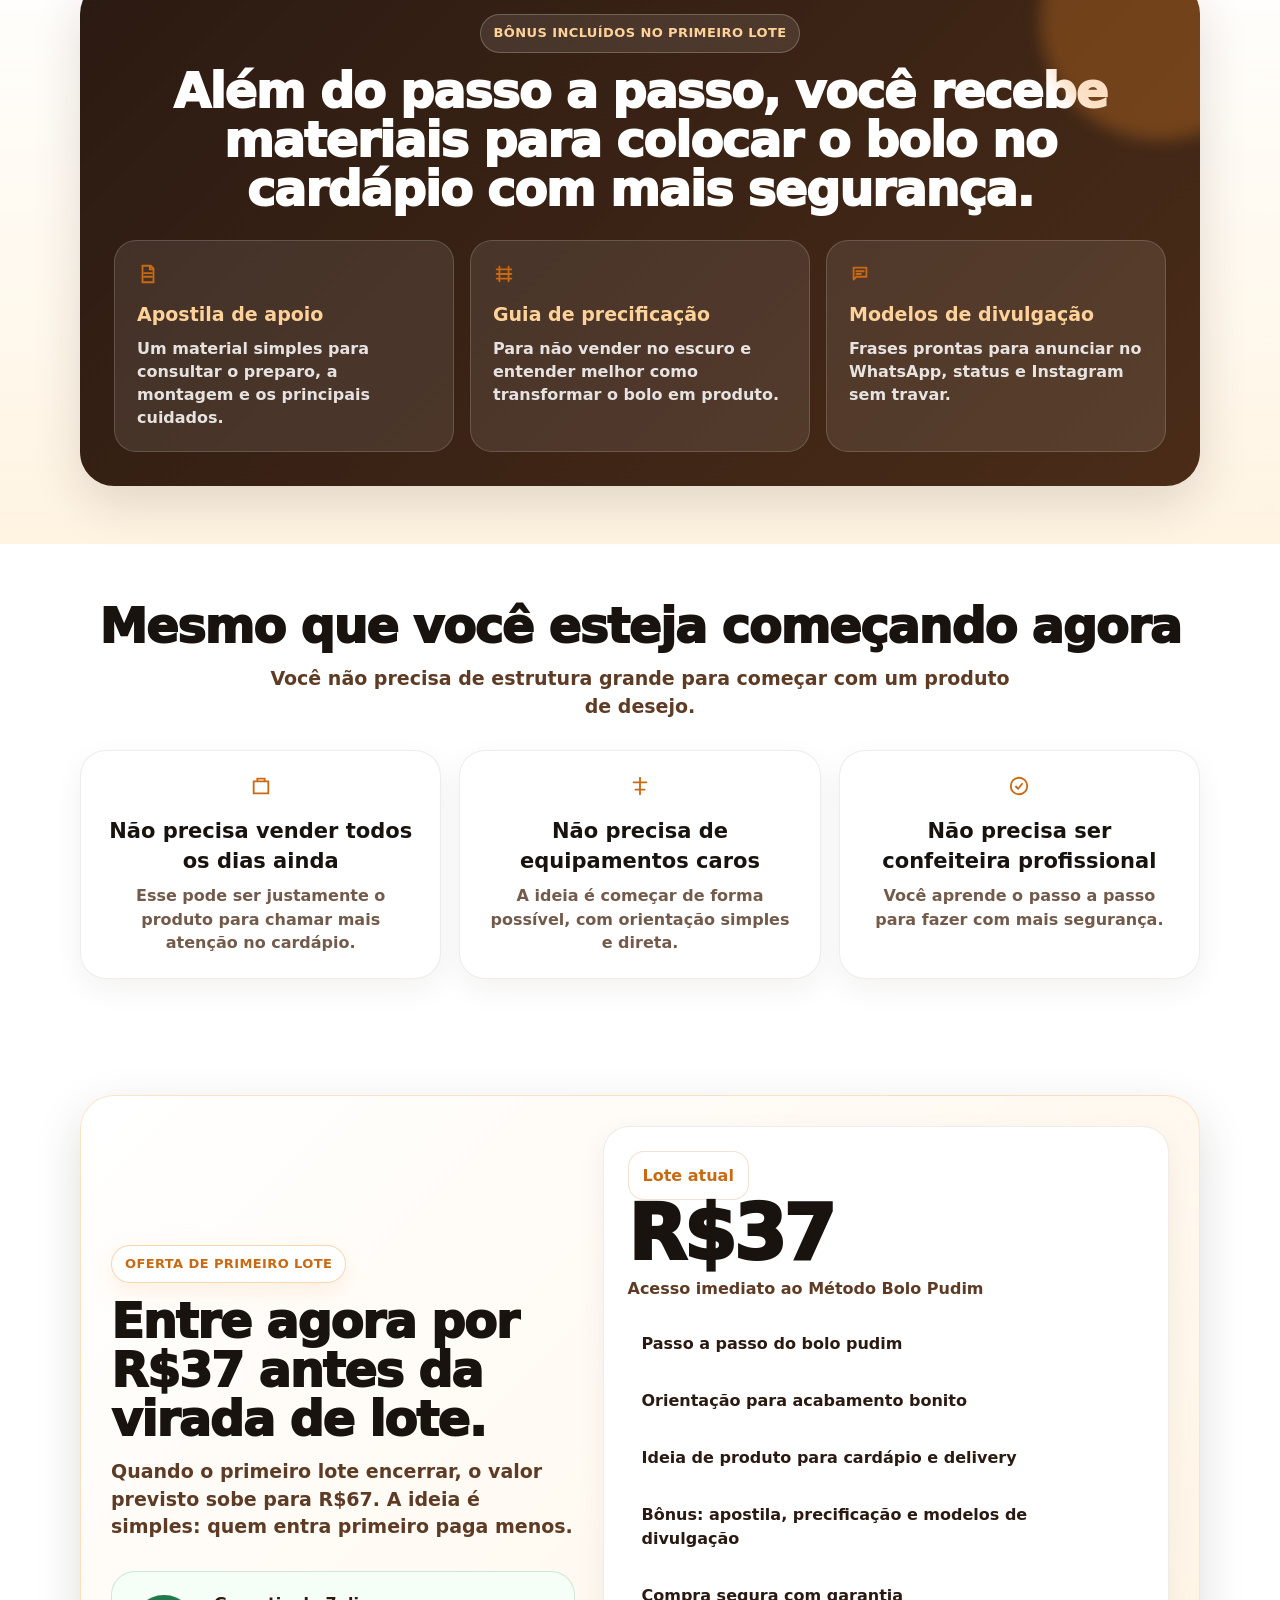
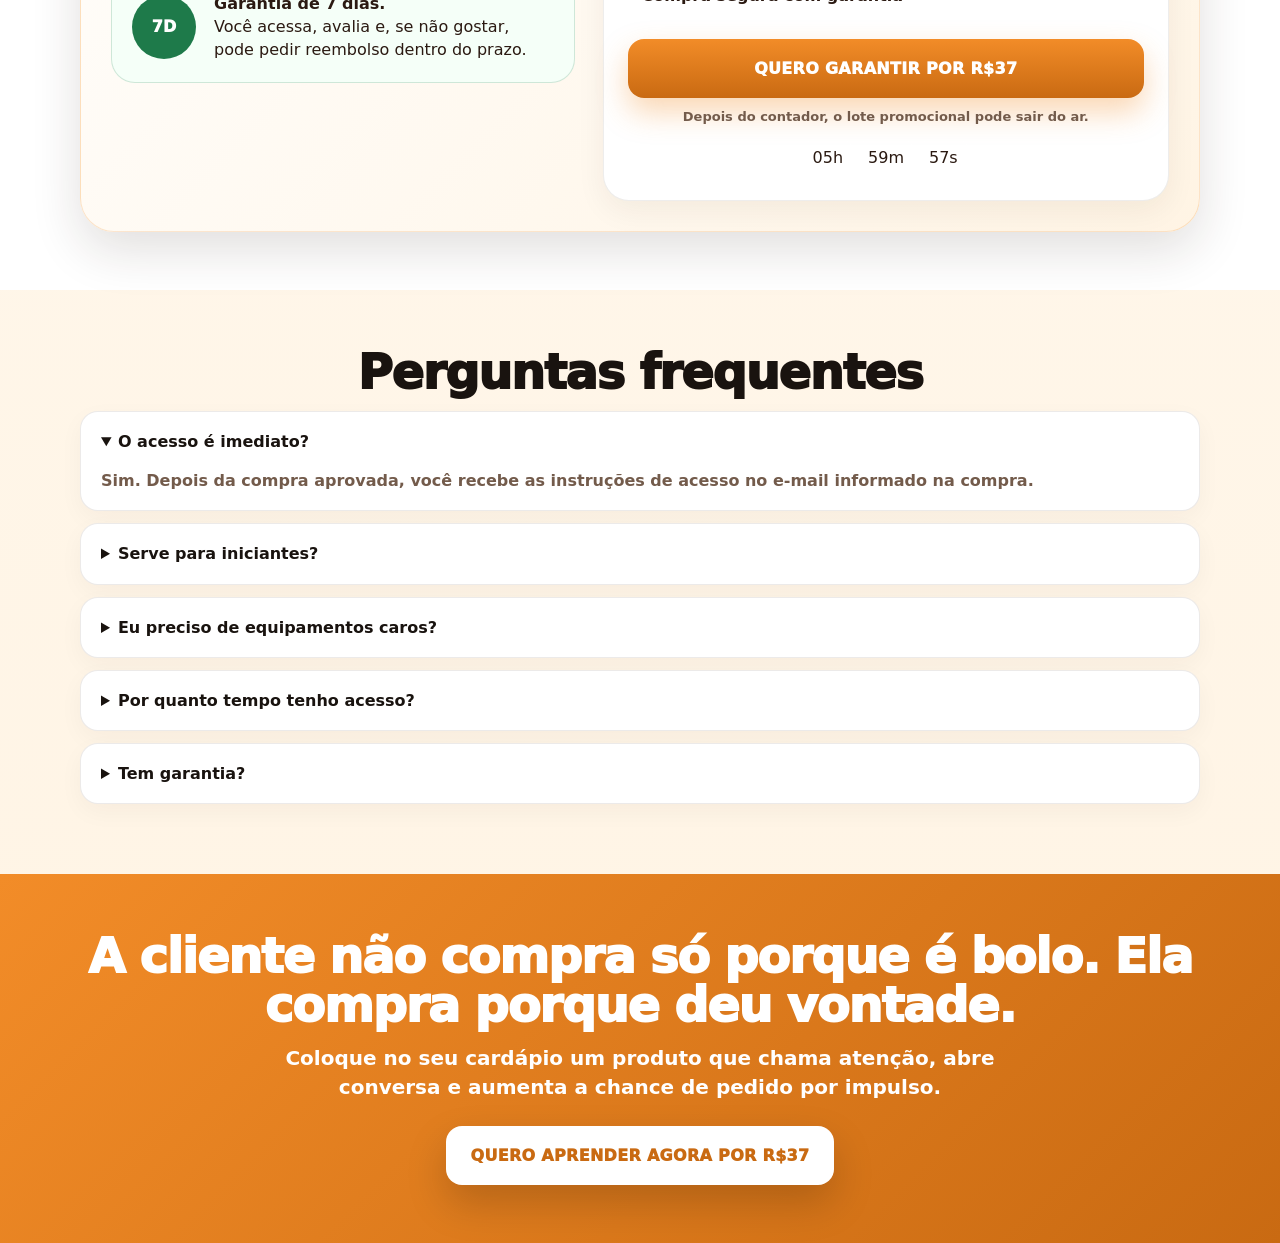
==== commit 2f68cfe3: "Nova pagina no ar" ====
--- a/index.html
+++ b/index.html
@@ -2,332 +2,1184 @@
 <html lang="pt-BR">
 
 <head>
-    <meta charset="UTF-8">
-    <meta name="viewport" content="width=device-width, initial-scale=1.0">
-    <title>Bolo Pudim Lucrativo | Aprenda e Venda</title>
-
-    <!-- Google Fonts -->
-    <link rel="preconnect" href="https://fonts.googleapis.com">
-    <link rel="preconnect" href="https://fonts.gstatic.com" crossorigin>
-    <link
-        href="https://fonts.googleapis.com/css2?family=Outfit:wght@400;500;700;800&family=Montserrat:wght@900&family=Dancing+Script:wght@700&display=swap"
-        rel="stylesheet">
-
-    <!-- Font Awesome -->
-    <link rel="stylesheet" href="https://cdnjs.cloudflare.com/ajax/libs/font-awesome/6.5.1/css/all.min.css">
-
-    <!-- Meta Pixel Script -->
-    <script src="js/pixel.js"></script>
-    <noscript><img height="1" width="1" style="display:none"
-            src="https://www.facebook.com/tr?id=324230336566459&ev=PageView&noscript=1" /></noscript>
-
-    <!-- CSS Files -->
-    <link rel="stylesheet" href="css/variables.css">
-    <link rel="stylesheet" href="css/reset.css">
-    <link rel="stylesheet" href="css/layout.css">
-    <link rel="stylesheet" href="css/components.css">
-
-    <!-- Novo Tema V2 (Super Atraente) -->
-    <link rel="stylesheet" href="css/v2.css">
+  <meta charset="utf-8" />
+  <meta content="width=device-width, initial-scale=1.0" name="viewport" />
+  <title>Método Bolo Pudim | Primeiro Lote</title>
+  <meta
+    content="Aprenda o bolo pudim que chama atenção, desperta desejo e pode virar destaque no cardápio. Primeiro lote por R$37."
+    name="description" />
+
+  <!-- Meta Pixel Script -->
+  <script src="js/pixel.js"></script>
+  <noscript><img height="1" width="1" style="display:none"
+      src="https://www.facebook.com/tr?id=324230336566459&ev=PageView&noscript=1" /></noscript>
+  <style>
+    :root {
+      --orange: #F28C28;
+      --orange-dark: #C96A12;
+      --cream: #FFF4E4;
+      --cream-2: #F8E6CD;
+      --brown: #2B1A12;
+      --brown-soft: #5E3B24;
+      --black: #19130F;
+      --white: #FFFFFF;
+      --muted: #735B4B;
+      --green: #1E7A4A;
+      --shadow: 0 18px 50px rgba(43, 26, 18, .14);
+      --radius: 26px;
+    }
+
+    * {
+      box-sizing: border-box
+    }
+
+    body {
+      margin: 0;
+      font-family: system-ui, -apple-system, Segoe UI, Roboto, Arial, sans-serif;
+      background: linear-gradient(180deg, var(--cream), #fff 38%, var(--cream) 100%);
+      color: var(--brown);
+      line-height: 1.45
+    }
+
+    img {
+      max-width: 100%;
+      display: block
+    }
+
+    a {
+      text-decoration: none;
+      color: inherit
+    }
+
+    .wrap {
+      width: min(1120px, 92vw);
+      margin-inline: auto
+    }
+
+    .topbar {
+      background: var(--brown);
+      color: #fff;
+      padding: 10px 0;
+      font-size: 14px;
+      font-weight: 700;
+      text-align: center;
+      letter-spacing: .2px
+    }
+
+    .timer-top {
+      display: flex;
+      gap: 10px;
+      align-items: center;
+      justify-content: center;
+      flex-wrap: wrap
+    }
+
+    .timer-pills {
+      display: flex;
+      gap: 7px
+    }
+
+    .timer-pills span {
+      background: rgba(255, 255, 255, .12);
+      border: 1px solid rgba(255, 255, 255, .18);
+      border-radius: 10px;
+      padding: 6px 8px;
+      min-width: 48px;
+      display: inline-block
+    }
+
+    .hero {
+      position: relative;
+      overflow: hidden;
+      padding: 38px 0 36px;
+      background: radial-gradient(circle at 80% 15%, rgba(242, 140, 40, .26), transparent 30%), linear-gradient(135deg, #fff9ef 0%, #ffe7c4 100%)
+    }
+
+    .hero-grid {
+      display: grid;
+      grid-template-columns: 1.02fr .98fr;
+      gap: 38px;
+      align-items: center
+    }
+
+    .eyebrow {
+      display: inline-flex;
+      align-items: center;
+      gap: 8px;
+      background: #fff;
+      border: 1px solid rgba(242, 140, 40, .36);
+      color: var(--orange-dark);
+      padding: 9px 13px;
+      border-radius: 999px;
+      font-size: 13px;
+      font-weight: 900;
+      text-transform: uppercase;
+      letter-spacing: .4px;
+      box-shadow: 0 8px 24px rgba(242, 140, 40, .12)
+    }
+
+    h1 {
+      font-family: Inter, sans-serif;
+      font-size: clamp(36px, 5vw, 66px);
+      line-height: .94;
+      margin: 18px 0 18px;
+      font-weight: 950;
+      letter-spacing: -2px;
+      color: var(--black)
+    }
+
+    .serif {
+      font-family: Georgia, serif;
+      color: var(--orange-dark);
+      font-style: italic;
+      letter-spacing: -1px
+    }
+
+    .sub {
+      font-size: clamp(18px, 2.3vw, 24px);
+      color: var(--brown-soft);
+      font-weight: 600;
+      max-width: 620px;
+      margin: 0 0 22px
+    }
+
+    .bullets {
+      display: grid;
+      gap: 10px;
+      margin: 22px 0
+    }
+
+    .bullet {
+      display: flex;
+      gap: 10px;
+      align-items: flex-start;
+      font-size: 16px;
+      font-weight: 700;
+      color: var(--brown)
+    }
+
+    .ico {
+      width: 22px;
+      height: 22px;
+      flex: 0 0 22px;
+      color: var(--orange-dark)
+    }
+
+    .cta {
+      display: inline-flex;
+      align-items: center;
+      justify-content: center;
+      gap: 10px;
+      background: linear-gradient(180deg, var(--orange), var(--orange-dark));
+      color: #fff;
+      border: 0;
+      border-radius: 16px;
+      padding: 18px 25px;
+      font-weight: 950;
+      text-transform: uppercase;
+      letter-spacing: .3px;
+      box-shadow: 0 14px 30px rgba(242, 140, 40, .35);
+      transition: .2s transform, .2s box-shadow;
+      cursor: pointer;
+      text-align: center
+    }
+
+    .cta:hover {
+      transform: translateY(-2px);
+      box-shadow: 0 20px 38px rgba(242, 140, 40, .42)
+    }
+
+    .micro {
+      font-size: 13px;
+      color: var(--muted);
+      margin-top: 10px;
+      font-weight: 700
+    }
+
+    .price-line {
+      display: flex;
+      align-items: baseline;
+      gap: 10px;
+      flex-wrap: wrap;
+      margin: 16px 0 0
+    }
+
+    .old {
+      text-decoration: line-through;
+      color: #9a8170;
+      font-weight: 700
+    }
+
+    .new {
+      font-size: 44px;
+      font-weight: 950;
+      color: var(--black)
+    }
+
+    .lot {
+      background: #fff;
+      border: 1px solid rgba(201, 106, 18, .2);
+      border-radius: 16px;
+      padding: 12px 14px;
+      display: inline-block;
+      font-weight: 900;
+      color: var(--orange-dark)
+    }
+
+    .hero-card {
+      position: relative
+    }
+
+    .photo-card {
+      background: #fff;
+      border: 10px solid #fff;
+      border-radius: 34px;
+      box-shadow: var(--shadow);
+      overflow: hidden;
+      transform: rotate(1.2deg)
+    }
+
+    .photo-card img {
+      aspect-ratio: 4/4.3;
+      object-fit: cover;
+      width: 100%
+    }
+
+    .floating {
+      position: absolute;
+      left: -14px;
+      bottom: 28px;
+      background: #fff;
+      border-radius: 18px;
+      padding: 14px 16px;
+      box-shadow: 0 16px 42px rgba(43, 26, 18, .2);
+      max-width: 250px;
+      font-weight: 850
+    }
+
+    .floating small {
+      display: block;
+      color: var(--muted);
+      font-weight: 700;
+      margin-top: 3px
+    }
+
+    section {
+      padding: 58px 0
+    }
+
+    .section-title {
+      font-size: clamp(29px, 4vw, 48px);
+      line-height: 1.02;
+      letter-spacing: -1.3px;
+      margin: 0 0 14px;
+      color: var(--black);
+      font-weight: 950
+    }
+
+    .section-lead {
+      font-size: 19px;
+      color: var(--brown-soft);
+      max-width: 770px;
+      margin: 0 auto 30px;
+      font-weight: 600
+    }
+
+    .center {
+      text-align: center
+    }
+
+    .grid-3 {
+      display: grid;
+      grid-template-columns: repeat(3, 1fr);
+      gap: 18px
+    }
+
+    .card {
+      background: #fff;
+      border: 1px solid rgba(43, 26, 18, .08);
+      border-radius: var(--radius);
+      padding: 24px;
+      box-shadow: 0 10px 30px rgba(43, 26, 18, .06)
+    }
+
+    .card h3 {
+      margin: 12px 0 8px;
+      font-size: 21px;
+      color: var(--black)
+    }
+
+    .card p {
+      margin: 0;
+      color: var(--muted);
+      font-weight: 600
+    }
+
+    .pain {
+      background: #fff
+    }
+
+    .pain-box {
+      display: grid;
+      grid-template-columns: .9fr 1.1fr;
+      gap: 30px;
+      align-items: center
+    }
+
+    .quote {
+      font-size: 28px;
+      font-weight: 950;
+      line-height: 1.12;
+      color: var(--black)
+    }
+
+    .soft-list {
+      display: grid;
+      gap: 12px
+    }
+
+    .soft-item {
+      padding: 16px 18px;
+      border-radius: 18px;
+      background: var(--cream);
+      font-weight: 800;
+      color: var(--brown)
+    }
+
+    .trend {
+      background: linear-gradient(135deg, var(--brown), #130c08);
+      color: #fff
+    }
+
+    .trend .section-title,
+    .trend .section-lead {
+      color: #fff
+    }
+
+    .trend .section-lead {
+      opacity: .86
+    }
+
+    .trend-grid {
+      display: grid;
+      grid-template-columns: 1.1fr .9fr;
+      gap: 24px;
+      align-items: center
+    }
+
+    .trend-card {
+      background: rgba(255, 255, 255, .08);
+      border: 1px solid rgba(255, 255, 255, .15);
+      border-radius: var(--radius);
+      padding: 26px
+    }
+
+    .trend-card strong {
+      color: #ffd29a
+    }
+
+    .gallery {
+      display: grid;
+      grid-template-columns: 1.3fr .7fr;
+      gap: 18px
+    }
+
+    .gallery-main,
+    .gallery-side img {
+      border-radius: 28px;
+      overflow: hidden;
+      box-shadow: var(--shadow);
+      background: #fff
+    }
+
+    .gallery-main img {
+      width: 100%;
+      aspect-ratio: 1 / 1;
+      object-fit: cover
+    }
+
+    .gallery-side {
+      display: grid;
+      gap: 18px
+    }
+
+    .gallery-side img {
+      width: 100%;
+      aspect-ratio: 1 / 1;
+      object-fit: cover
+    }
+
+    .caption {
+      margin-top: 14px;
+      color: var(--muted);
+      font-weight: 700;
+      text-align: center
+    }
+
+    .photo-strip {
+      margin-top: 18px;
+      display: grid;
+      grid-template-columns: repeat(3, 1fr);
+      gap: 14px
+    }
+
+    .photo-strip img {
+      width: 100%;
+      aspect-ratio: 1 / 1;
+      object-fit: cover;
+      border-radius: 22px;
+      box-shadow: 0 10px 28px rgba(43, 26, 18, .08);
+      background: #fff
+    }
+
+    .messages {
+      display: grid;
+      grid-template-columns: repeat(3, 1fr);
+      gap: 16px;
+      margin-top: 26px
+    }
+
+    .msg {
+      background: #fff;
+      border-radius: 22px;
+      padding: 17px;
+      border: 1px solid rgba(43, 26, 18, .08);
+      box-shadow: 0 10px 30px rgba(43, 26, 18, .07)
+    }
+
+    .msg .name {
+      font-size: 13px;
+      color: var(--muted);
+      font-weight: 800;
+      margin-bottom: 7px
+    }
+
+    .msg .bubble {
+      background: #EEF7EF;
+      border-radius: 16px 16px 16px 4px;
+      padding: 13px;
+      font-weight: 800;
+      color: #163D29
+    }
+
+    .learn {
+      background: var(--cream)
+    }
+
+    .learn-grid {
+      display: grid;
+      grid-template-columns: repeat(2, 1fr);
+      gap: 14px;
+      margin-top: 22px
+    }
+
+    .check {
+      background: #fff;
+      border-radius: 18px;
+      padding: 18px;
+      font-weight: 850;
+      display: flex;
+      gap: 10px;
+      align-items: flex-start;
+      border: 1px solid rgba(43, 26, 18, .07)
+    }
+
+    .offer {
+      background: #fff
+    }
+
+    .offer-box {
+      display: grid;
+      grid-template-columns: .9fr 1.1fr;
+      gap: 28px;
+      align-items: center;
+      background: linear-gradient(135deg, #fff, var(--cream));
+      border: 1px solid rgba(242, 140, 40, .22);
+      border-radius: 34px;
+      padding: 30px;
+      box-shadow: var(--shadow)
+    }
+
+    .price-big {
+      font-size: 76px;
+      line-height: .9;
+      font-weight: 950;
+      color: var(--black);
+      letter-spacing: -3px
+    }
+
+    .installments {
+      font-weight: 800;
+      color: var(--brown-soft);
+      margin: 8px 0 18px
+    }
+
+    .included {
+      display: grid;
+      gap: 10px;
+      margin: 20px 0
+    }
+
+    .included div {
+      background: #fff;
+      border-radius: 14px;
+      padding: 12px 14px;
+      font-weight: 800
+    }
+
+    .guarantee {
+      display: flex;
+      gap: 18px;
+      align-items: center;
+      background: #F5FFF8;
+      border: 1px solid rgba(30, 122, 74, .18);
+      border-radius: 24px;
+      padding: 20px;
+      margin-top: 18px
+    }
+
+    .seal {
+      width: 64px;
+      height: 64px;
+      border-radius: 50%;
+      background: var(--green);
+      color: #fff;
+      display: grid;
+      place-items: center;
+      font-weight: 950;
+      flex: 0 0 64px
+    }
+
+    .bonus {
+      background: linear-gradient(180deg, #fff 0%, #fff4e2 100%)
+    }
+
+    .bonus-box {
+      background: linear-gradient(135deg, #2B1A12 0%, #4a2c18 100%);
+      color: #fff;
+      border-radius: 34px;
+      padding: 34px;
+      box-shadow: var(--shadow);
+      overflow: hidden;
+      position: relative
+    }
+
+    .bonus-box:before {
+      content: "";
+      position: absolute;
+      right: -80px;
+      top: -80px;
+      width: 240px;
+      height: 240px;
+      background: rgba(242, 140, 40, .28);
+      border-radius: 50%;
+      filter: blur(8px)
+    }
+
+    .bonus .section-title,
+    .bonus .section-lead {
+      color: #fff
+    }
+
+    .bonus .section-lead {
+      opacity: .88
+    }
+
+    .bonus-grid {
+      display: grid;
+      grid-template-columns: repeat(3, 1fr);
+      gap: 16px;
+      margin-top: 26px;
+      position: relative
+    }
+
+    .bonus-card {
+      background: rgba(255, 255, 255, .09);
+      border: 1px solid rgba(255, 255, 255, .16);
+      border-radius: 22px;
+      padding: 22px;
+      text-align: left
+    }
+
+    .bonus-card b {
+      display: block;
+      font-size: 19px;
+      margin: 10px 0 8px;
+      color: #ffd29a
+    }
+
+    .bonus-card p {
+      margin: 0;
+      font-weight: 650;
+      color: rgba(255, 255, 255, .86)
+    }
+
+    .bonus-tag {
+      display: inline-flex;
+      border: 1px solid rgba(255, 255, 255, .22);
+      background: rgba(255, 255, 255, .10);
+      border-radius: 999px;
+      padding: 9px 13px;
+      font-weight: 900;
+      color: #ffd29a;
+      text-transform: uppercase;
+      font-size: 13px;
+      letter-spacing: .4px
+    }
+
+    .faq details {
+      background: #fff;
+      border: 1px solid rgba(43, 26, 18, .09);
+      border-radius: 18px;
+      padding: 18px 20px;
+      margin-bottom: 12px;
+      box-shadow: 0 8px 24px rgba(43, 26, 18, .04)
+    }
+
+    .faq summary {
+      font-weight: 900;
+      cursor: pointer;
+      color: var(--black)
+    }
+
+    .faq p {
+      color: var(--muted);
+      font-weight: 650;
+      margin-bottom: 0
+    }
+
+    .final {
+      background: linear-gradient(135deg, var(--orange), var(--orange-dark));
+      color: #fff;
+      text-align: center
+    }
+
+    .final .section-title {
+      color: #fff
+    }
+
+    .final p {
+      font-size: 20px;
+      font-weight: 700;
+      max-width: 760px;
+      margin: 0 auto 24px
+    }
+
+    .final .cta {
+      background: #fff;
+      color: var(--orange-dark);
+      box-shadow: 0 18px 40px rgba(0, 0, 0, .18)
+    }
+
+    .sticky {
+      position: fixed;
+      left: 0;
+      right: 0;
+      bottom: 0;
+      background: rgba(255, 255, 255, .94);
+      backdrop-filter: blur(10px);
+      border-top: 1px solid rgba(43, 26, 18, .1);
+      padding: 10px 12px;
+      display: none;
+      z-index: 99
+    }
+
+    .sticky-inner {
+      display: flex;
+      gap: 10px;
+      align-items: center;
+      justify-content: space-between
+    }
+
+    .sticky strong {
+      font-size: 14px
+    }
+
+    .sticky .cta {
+      padding: 13px 14px;
+      border-radius: 13px;
+      font-size: 13px
+    }
+
+    .placeholder {
+      background: linear-gradient(135deg, #f7d4a7, #fff2df);
+      display: grid;
+      place-items: center;
+      color: var(--brown-soft);
+      font-weight: 900;
+      text-align: center;
+      padding: 24px;
+      min-height: 320px
+    }
+
+    .placeholder small {
+      display: block;
+      font-weight: 700;
+      margin-top: 8px;
+      color: var(--muted)
+    }
+
+    @media(max-width:900px) {
+
+      .hero-grid,
+      .pain-box,
+      .trend-grid,
+      .offer-box,
+      .gallery {
+        grid-template-columns: 1fr
+      }
+
+      .grid-3,
+      .messages,
+      .learn-grid,
+      .photo-strip,
+      .bonus-grid {
+        grid-template-columns: 1fr
+      }
+
+      .hero {
+        padding: 28px 0
+      }
+
+      .floating {
+        position: relative;
+        left: auto;
+        bottom: auto;
+        margin: -18px auto 0;
+        max-width: 92%;
+        transform: none
+      }
+
+      .photo-card {
+        transform: none
+      }
+
+      .gallery-main img {
+        min-height: 320px
+      }
+
+      .sticky {
+        display: block
+      }
+
+      body {
+        padding-bottom: 74px
+      }
+
+      .topbar {
+        font-size: 12px
+      }
+
+      .price-big {
+        font-size: 58px
+      }
+    }
+
+    .testimonials {
+      background: linear-gradient(180deg, #fffaf1 0%, #fff4e2 100%)
+    }
+
+    .testi-grid {
+      display: grid;
+      grid-template-columns: repeat(3, 1fr);
+      gap: 18px;
+      margin-top: 28px
+    }
+
+    .testi {
+      background: #fff;
+      border: 1px solid rgba(122, 68, 26, .12);
+      border-radius: 24px;
+      padding: 22px;
+      box-shadow: 0 12px 34px rgba(43, 26, 18, .07);
+      text-align: left
+    }
+
+    .testi .stars {
+      letter-spacing: 2px;
+      color: var(--orange);
+      font-size: 15px;
+      margin-bottom: 12px
+    }
+
+    .testi p {
+      margin: 0;
+      color: #3d2a20;
+      font-weight: 700;
+      line-height: 1.55
+    }
+
+    .testi .person {
+      margin-top: 16px;
+      font-weight: 950;
+      color: var(--brown)
+    }
+
+    .testi small {
+      display: block;
+      color: var(--muted);
+      font-weight: 700;
+      margin-top: 3px
+    }
+
+    .proof-note {
+      margin: 22px auto 0;
+      max-width: 780px;
+      color: var(--muted);
+      font-weight: 750;
+      line-height: 1.55
+    }
+
+    img {
+      image-rendering: auto;
+      backface-visibility: hidden
+    }
+
+    .gallery-main img,
+    .gallery-side img,
+    .photo-strip img {
+      max-height: none
+    }
+
+    @media(max-width:900px) {
+      .testi-grid {
+        grid-template-columns: 1fr
+      }
+
+      .gallery-main img,
+      .gallery-side img,
+      .photo-strip img {
+        min-height: auto;
+        max-height: none;
+        height: auto
+      }
+    }
+  </style>
 </head>
 
-<body class="v2-body">
-
-    <!-- Theme Switcher -->
-    <!-- <div class="v2-switcher">
-        <span class="switcher-title">Escolha o Tema</span>
-        <div class="theme-options">
-            <label class="theme-option">
-                <input type="radio" name="theme" value="gold" checked onclick="setTheme('gold')">
-                <span class="radio-custom btn-gold"></span>
-            </label>
-            <label class="theme-option">
-                <input type="radio" name="theme" value="midnight" onclick="setTheme('midnight')">
-                <span class="radio-custom btn-midnight"></span>
-            </label>
-            <label class="theme-option">
-                <input type="radio" name="theme" value="ruby" onclick="setTheme('ruby')">
-                <span class="radio-custom btn-ruby"></span>
-            </label>
-        </div>
-    </div> -->
-
-
-    <!-- Hero Section V2 -->
-    <section class="v2-hero">
-        <div class="v2-hero-overlay"></div>
-
-        <div class="v2-hero-content centered">
-            <div class="v2-hero-text">
-                <h1 class="v2-title">
-                    <span style="font-size: small;">Depois do sucesso do 🍓 Morango do Amor, a tendência em 2026 é
-                        o </span>
-                    <span style="font-size: medium;">MÉTODO DO</span>
-                    <span class=" gold">BOLO PUDIM</span>
-                    <span class="script gold">Lucrativo</span>
-                </h1>
-
-                <p class="v2-description">
-                    Aprenda a produzir, montar fatias de bolo pudim e vender por até <b class="v2-text-gold">R$
-                        29,90</b> no iFood e transforme um único produto em uma <span class="v2-text-gold"
-                        style="font-weight: 800;">fonte
-                        de renda!</span>
-                </p>
-
-                <div class="v2-main-image-container">
-                    <picture>
-                        <source srcset="./img/bolopudim-mobile.webp" media="(max-width: 767px)" type="image/webp">
-                        <source srcset="./img/bolopudim.webp" type="image/webp">
-                        <img src="./img/bolopudim.png" alt="Bolo Pudim Lucrativo" class="v2-floating-cake">
-                    </picture>
-                </div>
-
-                <div class="v2-price-wrapper">
-                    <div class="v2-price-card">
-                        <span class="v2-price-old">De R$ 197,00</span>
-                        <span class="v2-price-label">POR APENAS</span>
-                        <div class="v2-price-main">
-                            <small>R$</small>37<small>,00</small>
-                        </div>
-                        <a href="#" class="v2-btn checkout-btn" target="_blank" rel="noopener">Quero Aprender o
-                            Método</a>
-                        <p style="font-size: 0.7rem; margin-top: 0.5rem; opacity: 0.7;">Acesso imediato e vitalício</p>
-                    </div>
-                </div>
-
-                <div class="v2-features">
-                    <div class="v2-feature-item">
-                        <i class="fa-solid fa-cake-candles v2-feature-icon"></i>
-                        <span>RECEITA TESTADA</span>
-                    </div>
-                    <div class="v2-feature-item">
-                        <i class="fa-solid fa-gift v2-feature-icon"></i>
-                        <span>4 BÔNUS INCRÍVEIS</span>
-                    </div>
-                    <div class="v2-feature-item">
-                        <i class="fa-solid fa-motorcycle v2-feature-icon"></i>
-                        <span>PERFEITO PARA O IFOOD</span>
-                    </div>
-                    <div class="v2-feature-item">
-                        <i class="fa-solid fa-chart-line v2-feature-icon"></i>
-                        <span>PASSO A PASSO SEM COMPLICAÇÃO</span>
-                    </div>
-                </div>
-            </div>
-        </div>
-    </section>
-
-    <!-- O que você vai aprender -->
-    <section class="v2-section v2-section-dark">
-        <div class="v2-container">
-            <h2 class="v2-section-title">O que você vai aprender</h2>
-            <div class="v2-grid-3">
-                <div class="v2-card">
-                    <h3 class="v2-card-title">Renda com um único bolo</h3>
-                    <p>Sem cardápio grande, sem complicação e sem depender de indicação.</p>
-                </div>
-                <div class="v2-card">
-                    <h3 class="v2-card-title">Produto que chama atenção</h3>
-                    <p>Uma fatia que o cliente vê e decide — sem entrar em comparação de preço.</p>
-                </div>
-                <div class="v2-card">
-                    <h3 class="v2-card-title">Corte e Estrutura Impecável</h3>
-                    <p>Nada de fatia desmontando ou aparência amadora.</p>
-                </div>
-                <div class="v2-card">
-                    <h3 class="v2-card-title">Postagens que Vendem</h3>
-                    <p>Transforme uma simples postagem em pedidos reais sem precisar insistir.</p>
-                </div>
-                <div class="v2-card">
-                    <h3 class="v2-card-title">Produção Organizada</h3>
-                    <p>Sem correria, sem desperdício e sem depender de sorte.</p>
-                </div>
-            </div>
-            <div style="text-align: center; margin-top: 3rem;">
-                <a href="#" class="v2-btn checkout-btn"
-                    style="display: inline-block; width: auto; padding-inline: 4rem;">Quero o Método + Bônus</a>
-            </div>
-        </div>
-    </section>
-
-    <!-- Pra quem é / Bônus -->
-    <section class="v2-section v2-section-deep">
-        <div class="v2-container">
-            <div class="v2-grid-split">
-                <div>
-                    <h2 class="v2-section-title" style="text-align: left;">Pra quem é este método?</h2>
-                    <ul class="v2-check-list">
-                        <li class="v2-check-item">
-                            <i class="fa-solid fa-check v2-check-icon"></i>
-                            Para quem quer começar a vender do zero.
-                        </li>
-                        <li class="v2-check-item">
-                            <i class="fa-solid fa-check v2-check-icon"></i>
-                            Para quem já faz doces, mas não tem saída constante.
-                        </li>
-                        <li class="v2-check-item">
-                            <i class="fa-solid fa-check v2-check-icon"></i>
-                            Aproveite a tendência de 2026.
-                        </li>
-                    </ul>
-                </div>
-                <div class="v2-card v2-bonus-card">
-                    <h3 class="v2-card-title" style="text-align: center;">Bônus Exclusivos</h3>
-                    <ul class="v2-bonus-list">
-                        <li class="v2-bonus-item"><i class="fa-solid fa-gift v2-feature-icon"></i> Planilha de
-                            Precificação</li>
-                        <li class="v2-bonus-item"><i class="fa-solid fa-gift v2-feature-icon"></i> 5 Textos Prontos
-                            WhatsApp</li>
-                        <li class="v2-bonus-item"><i class="fa-solid fa-gift v2-feature-icon"></i> Checklist Primeira
-                            Venda</li>
-                        <li class="v2-bonus-item"><i class="fa-solid fa-gift v2-feature-icon"></i> Guia Prático de Fotos
-                        </li>
-                    </ul>
-                </div>
-            </div>
-        </div>
-    </section>
-
-    <!-- Testemunho -->
-    <section class="v2-section v2-section-dark">
-        <div class="v2-container" style="max-width: 800px; text-align: center;">
-            <h2 class="v2-section-title">O que dizem nossas alunas</h2>
-            <div class="v2-card v2-testimonial-card">
-                <p>"Eu já fazia doces, mas não vendia com frequência. Fiz o bolo, postei como ensina… e as fatias
-                    acabaram no mesmo dia. Nunca tinha sido tão rápido!"</p>
-                <div class="v2-avatar-wrapper">
-                    <img src="./img/clara.png" class="v2-avatar" alt="Clara">
-                    <p class="v2-author-name">Clara</p>
-                </div>
-            </div>
-            <div style="text-align: center; margin-top: 3rem;">
-                <a href="#" class="v2-btn checkout-btn"
-                    style="display: inline-block; width: auto; padding-inline: 4rem;">Quero Ter Esses Resultados</a>
-            </div>
-        </div>
-    </section>
-
-    <!-- FAQ -->
-    <section class="v2-section v2-section-deep">
-        <div class="v2-container" style="max-width: 800px;">
-            <h2 class="v2-section-title">Dúvidas Frequentes</h2>
-            <div style="display: flex; flex-direction: column; gap: 1rem;">
-                <div class="v2-card" style="padding: 1.5rem;">
-                    <h4 style="color: var(--v2-primary); margin-bottom: 0.5rem;"><i
-                            class="fa-solid fa-question-circle"></i> Preciso ter experiência na confeitaria?</h4>
-                    <p>Não. O método foi pensado para ser simples e direto. Mesmo quem está começando consegue aplicar.
-                    </p>
-                </div>
-                <div class="v2-card" style="padding: 1.5rem;">
-                    <h4 style="color: var(--v2-primary); margin-bottom: 0.5rem;"><i
-                            class="fa-solid fa-question-circle"></i> Preciso de equipamentos profissionais?</h4>
-                    <p>Não. Você pode começar com o que já tem na sua cozinha.</p>
-                </div>
-                <div class="v2-card" style="padding: 1.5rem;">
-                    <h4 style="color: var(--v2-primary); margin-bottom: 0.5rem;"><i
-                            class="fa-solid fa-question-circle"></i> Funciona para quem nunca vendeu nada?</h4>
-                    <p>Sim. O material mostra o passo a passo desde a produção até o anúncio, sem depender de
-                        experiência com vendas.</p>
-                </div>
-                <div class="v2-card" style="padding: 1.5rem;">
-                    <h4 style="color: var(--v2-primary); margin-bottom: 0.5rem;"><i
-                            class="fa-solid fa-question-circle"></i> Vou precisar investir muito para começar?</h4>
-                    <p>Não. A proposta é justamente começar com baixo custo e um único produto.</p>
-                </div>
-                <div class="v2-card" style="padding: 1.5rem;">
-                    <h4 style="color: var(--v2-primary); margin-bottom: 0.5rem;"><i
-                            class="fa-solid fa-question-circle"></i> Em quanto tempo posso começar a vender?</h4>
-                    <p>Seguindo o plano, você consegue testar e colocar o produto à venda em poucos dias.</p>
-                </div>
-                <div class="v2-card" style="padding: 1.5rem;">
-                    <h4 style="color: var(--v2-primary); margin-bottom: 0.5rem;"><i
-                            class="fa-solid fa-question-circle"></i> Preciso aparecer ou gravar vídeos?</h4>
-                    <p>Não. A estratégia principal funciona com foto e WhatsApp.</p>
-                </div>
-                <div class="v2-card" style="padding: 1.5rem;">
-                    <h4 style="color: var(--v2-primary); margin-bottom: 0.5rem;"><i
-                            class="fa-solid fa-question-circle"></i> E se eu já faço doces, isso serve pra mim?</h4>
-                    <p>Sim. Principalmente se você já produz, mas não tem vendas consistentes.</p>
-                </div>
-                <div class="v2-card" style="padding: 1.5rem;">
-                    <h4 style="color: var(--v2-primary); margin-bottom: 0.5rem;"><i
-                            class="fa-solid fa-question-circle"></i> Como recebo o acesso ao material?</h4>
-                    <p>O acesso é liberado imediatamente após a confirmação do pagamento, direto na plataforma.</p>
-                </div>
-                <div class="v2-card" style="padding: 1.5rem;">
-                    <h4 style="color: var(--v2-primary); margin-bottom: 0.5rem;"><i
-                            class="fa-solid fa-question-circle"></i> Por quanto tempo tenho acesso?</h4>
-                    <p>O acesso é vitalício.</p>
-                </div>
-                <div class="v2-card" style="padding: 1.5rem;">
-                    <h4 style="color: var(--v2-primary); margin-bottom: 0.5rem;"><i
-                            class="fa-solid fa-question-circle"></i> Tem garantia?</h4>
-                    <p>Sim. Você tem 7 dias para testar. Se não fizer sentido pra você, pode pedir reembolso.</p>
-                </div>
-            </div>
-            <div style="text-align: center; margin-top: 3rem;">
-                <a href="#" class="v2-btn checkout-btn"
-                    style="display: inline-block; width: auto; padding-inline: 4rem;">Quero Começar Agora</a>
-            </div>
-        </div>
-    </section>
-
-    <footer class="v2-footer">
-        <div class="v2-container">
-            <div style="display: flex; justify-content: center; gap: 2rem; margin-bottom: 2rem;">
-                <button id="open-privacy"
-                    style="background: none; border: none; color: var(--v2-primary); cursor: pointer;">Privacidade</button>
-                <button id="open-terms"
-                    style="background: none; border: none; color: var(--v2-primary); cursor: pointer;">Termos</button>
-            </div>
-            <p>&copy; 2026 Renda Doce. Todos os direitos reservados.</p>
-        </div>
-    </footer>
-
-    <!-- Modals -->
-    <div id="modal-privacy" class="modal-overlay">
-        <div class="modal-content">
-            <h3 style="margin-bottom: 1rem; font-size: 1.5rem; color: var(--color-primary-dark);">Política de
-                Privacidade</h3>
-            <p style="margin-bottom: 1rem; font-size: 0.9rem;">A sua privacidade é importante para nós...</p>
-            <button class="modal-close">Fechar</button>
-        </div>
-    </div>
-
-    <div id="modal-terms" class="modal-overlay">
-        <div class="modal-content">
-            <h3 style="margin-bottom: 1rem; font-size: 1.5rem; color: var(--color-primary-dark);">Termos de Uso</h3>
-            <p style="margin-bottom: 1rem; font-size: 0.9rem;">Ao acessar nosso site, você concorda em cumprir estes
-                termos...</p>
-            <button class="modal-close">Fechar</button>
-        </div>
-    </div>
-
-    <!-- Scripts -->
-    <script>
-        function setTheme(theme) {
-            document.body.classList.remove('theme-midnight', 'theme-ruby');
-            if (theme !== 'gold') {
-                document.body.classList.add('theme-' + theme);
-            }
-            localStorage.setItem('v2-theme', theme);
-
-            // Update radio buttons
-            const radios = document.querySelectorAll('input[name="theme"]');
-            radios.forEach(radio => {
-                if (radio.value === theme) radio.checked = true;
-            });
-        }
-
-        // Restore theme on load
-        const savedTheme = localStorage.getItem('v2-theme');
-        if (savedTheme) {
-            setTheme(savedTheme);
-        }
-    </script>
-    <script src="js/capi.js"></script>
-    <script src="js/events.js"></script>
-    <script src="js/modal.js"></script>
+<body>
+  <div class="topbar">
+    <div class="wrap timer-top">
+      <span>Primeiro lote por R$37 termina em</span>
+      <div aria-label="Contador regressivo" class="timer-pills">
+        <span id="hTop">00h</span><span id="mTop">00m</span><span id="sTop">00s</span>
+      </div>
+    </div>
+  </div>
+  <header class="hero">
+    <div class="wrap hero-grid">
+      <div>
+        <div class="eyebrow">Método Bolo Pudim • Primeiro lote aberto</div>
+        <h1>O bolo que faz a pessoa parar, olhar e perguntar: <span class="serif">tem pra hoje?</span></h1>
+        <div class="hero-card">
+          <div class="photo-card">
+            <img alt="Bolo Pudim - Foto ilustrativa" src="./img/bolopudim-mobile.webp" />
+          </div>
+          <div class="floating">Esse não parece “só mais um bolo”. <small>É o tipo de produto que chama pergunta no
+              WhatsApp.</small></div>
+        </div>
+        <br />
+
+        <p class="sub">Aprenda um bolo pudim visualmente irresistível, com acabamento bonito e jeito de produto de
+          cardápio — para chamar atenção antes mesmo da primeira mordida.</p>
+        <div class="bullets">
+          <div class="bullet"><svg class="ico" fill="none" viewbox="0 0 24 24">
+              <path d="M20 6 9 17l-5-5" stroke="currentColor" stroke-linecap="round" stroke-linejoin="round"
+                stroke-width="2.6"></path>
+            </svg> Produto tendência, diferente e fácil de destacar nas redes</div>
+          <div class="bullet"><svg class="ico" fill="none" viewbox="0 0 24 24">
+              <path d="M12 2v20M2 12h20" stroke="currentColor" stroke-linecap="round" stroke-width="2.4"></path>
+            </svg> Passo a passo direto para fazer com segurança</div>
+          <div class="bullet"><svg class="ico" fill="none" viewbox="0 0 24 24">
+              <path d="M4 12h16M12 4v16" stroke="currentColor" stroke-linecap="round" stroke-width="2.4"></path>
+            </svg> Primeiro lote promocional por apenas R$37</div>
+        </div>
+        <a class="cta checkout-btn" href="https://pay.hotmart.com/P105533205X?checkoutMode=10">Quero aprender agora</a>
+        <div class="micro">Acesso imediato • Garantia de 7 dias • Conteúdo simples e objetivo</div>
+        <div class="price-line"><span class="old">Depois R$67</span><span class="new">R$37</span><span class="lot">lote
+            atual</span></div>
+      </div>
+    </div>
+  </header>
+  <section class="pain">
+    <div class="wrap pain-box">
+      <div class="quote">Não basta fazer doce bom. No delivery, primeiro ele precisa dar vontade de pedir.</div>
+      <div class="soft-list">
+        <div class="soft-item">Você posta, mas pouca gente pergunta preço.</div>
+        <div class="soft-item">Você sabe fazer coisas gostosas, mas sente que o cardápio não chama atenção.</div>
+        <div class="soft-item">Você quer um produto simples, bonito e com cara de encomenda.</div>
+        <div class="soft-item">Você precisa de algo que a cliente olhe e pense: “eu quero isso”.</div>
+      </div>
+    </div>
+  </section>
+  <section class="trend">
+    <div class="wrap trend-grid">
+      <div>
+        <h2 class="section-title">Bolo pudim <span style="color: rgb(201, 125, 125);">viralizou</span> porque junta as
+          coisas que o
+          brasileiro já ama.
+        </h2>
+        <p class="section-lead" style="text-align:left;margin-left:0">Bolo macio, pudim cremoso, calda brilhante e
+          visual de sobremesa especial. É familiar o bastante para dar confiança e diferente o bastante para gerar
+          curiosidade.</p>
+      </div>
+      <div class="trend-card">
+        <p><strong>É aqui que está a oportunidade:</strong> quando um produto parece gostoso antes da explicação, ele
+          vende mais rápido. A pessoa não precisa entender técnica. Ela bate o olho, sente vontade e pergunta como
+          compra.</p>
+        <p><strong>Por isso essa página não vende “uma receita”.</strong> Ela vende um produto de desejo para colocar no
+          cardápio.</p>
+      </div>
+    </div>
+  </section>
+  <section>
+    <div class="wrap center">
+      <h2 class="section-title">O visual que faz a venda começar antes da conversa</h2>
+      <p class="section-lead">Use as imagens reais do seu bolo pra vender. Close da calda, corte perfeito e textura são
+        os elementos que mais geram desejo. Veja algumas variações que você pode fazer com a receita base, como elas
+        geram desejo imediato:</p>
+      <div class="gallery">
+        <div class="gallery-main">
+          <img alt="Bolo pudim 2" height="720" width="540" loading="lazy" src="img/carrossel/6.webp" />
+        </div>
+        <div class="gallery-side">
+          <img alt="Close da fatia de bolo pudim com camadas" height="720" width="480" loading="lazy"
+            src="img/carrossel/1.webp" />
+          <img alt="Topo do bolo pudim com chantilly e mini pudins" height="680" loading="lazy"
+            src="img/carrossel/2.webp" width="520" />
+        </div>
+      </div>
+      <div aria-label="Mais fotos do bolo pudim" class="photo-strip">
+        <img alt="Fatia servida de bolo pudim" decoding="async" height="760" loading="lazy" src="img/carrossel/3.webp"
+          width="500" />
+        <img alt="Bolo pudim com corte aparente" decoding="async" height="430" loading="lazy" src="img/carrossel/4.webp"
+          width="760" />
+        <img alt="Bolo pudim retangular finalizado" decoding="async" height="640" loading="lazy"
+          src="img/carrossel/5.webp" width="980" />
+      </div>
+      <div class="caption">Quanto mais a foto parecer “quero agora”, menos texto a pessoa precisa ler para desejar.
+      </div>
+    </div>
+  </section>
+  <section class="learn">
+    <div class="wrap center">
+      <h2 class="section-title">Imagine receber mensagens assim</h2>
+      <div class="messages">
+        <div class="msg">
+          <div class="name">Cliente no WhatsApp</div>
+          <div class="bubble">Oi, esse bolo pudim tem pra hoje?</div>
+        </div>
+        <div class="msg">
+          <div class="name">Cliente no Instagram</div>
+          <div class="bubble">Quanto fica um desse? Faz entrega?</div>
+        </div>
+        <div class="msg">
+          <div class="name">Cliente recorrente</div>
+          <div class="bubble">Quero encomendar para o fim de semana.</div>
+        </div>
+      </div>
+    </div>
+  </section>
+  <section class="testimonials">
+    <div class="wrap center">
+      <h2 class="section-title">Depoimentos de quem já comprou nosso método:</h2>
+      <div class="testi-grid">
+        <div class="testi">
+          <div class="stars">★★★★★</div>
+          <p>“Eu achava que bolo pudim era difícil de acertar, mas o passo a passo deixou tudo mais claro. O visual fica
+            muito chamativo.”</p>
+          <div class="person">Marli Fernandes</div><small>Faz doces por encomenda em casa</small>
+        </div>
+        <div class="testi">
+          <div class="stars">★★★★★</div>
+          <p>“Coloquei a foto no status e já perguntaram se tinha pronta entrega. É o tipo de bolo que a pessoa olha e
+            quer saber o preço.”</p>
+          <div class="person">Renata Oliveira</div><small>Vende pelo WhatsApp e Instagram</small>
+        </div>
+        <div class="testi">
+          <div class="stars">★★★★★</div>
+          <p>“Gostei porque não parece só mais uma sobremesa. Ele fica com cara de produto especial, daqueles que chamam
+            atenção no cardápio.”</p>
+          <div class="person">Patrícia Lima</div><small>Confeitaria caseira</small>
+        </div>
+      </div>
+  </section>
+  <section>
+    <div class="wrap center">
+      <h2 class="section-title">Dentro do método, você aprende o que precisa para começar</h2>
+      <div class="learn-grid">
+        <div class="check"><svg class="ico" fill="none" viewbox="0 0 24 24">
+            <path d="M20 6 9 17l-5-5" stroke="currentColor" stroke-linecap="round" stroke-linejoin="round"
+              stroke-width="2.6"></path>
+          </svg>Como preparar o bolo pudim com textura bonita e aparência apetitosa.</div>
+        <div class="check"><svg class="ico" fill="none" viewbox="0 0 24 24">
+            <path d="M20 6 9 17l-5-5" stroke="currentColor" stroke-linecap="round" stroke-linejoin="round"
+              stroke-width="2.6"></path>
+          </svg>Como montar e finalizar para ficar com cara de produto profissional.</div>
+        <div class="check"><svg class="ico" fill="none" viewbox="0 0 24 24">
+            <path d="M20 6 9 17l-5-5" stroke="currentColor" stroke-linecap="round" stroke-linejoin="round"
+              stroke-width="2.6"></path>
+          </svg>Como evitar erros que deixam o bolo feio, quebrado ou sem estrutura.</div>
+        <div class="check"><svg class="ico" fill="none" viewbox="0 0 24 24">
+            <path d="M20 6 9 17l-5-5" stroke="currentColor" stroke-linecap="round" stroke-linejoin="round"
+              stroke-width="2.6"></path>
+          </svg>Como apresentar esse produto como destaque do cardápio.</div>
+      </div>
+    </div>
+  </section>
+  <section class="bonus">
+    <div class="wrap">
+      <div class="bonus-box center">
+        <div class="bonus-tag">Bônus incluídos no primeiro lote</div>
+        <h2 class="section-title" style="margin-top:14px">Além do passo a passo, você recebe materiais para colocar o
+          bolo no cardápio com mais segurança.</h2>
+        <div class="bonus-grid">
+          <div class="bonus-card"><svg class="ico" fill="none" viewBox="0 0 24 24">
+              <path d="M6 3h9l3 3v15H6zM14 3v4h4M8 11h8M8 15h8" stroke="currentColor" stroke-width="2"
+                stroke-linecap="round" />
+            </svg><b>Apostila de apoio</b>
+            <p>Um material simples para consultar o preparo, a montagem e os principais cuidados.</p>
+          </div>
+          <div class="bonus-card"><svg class="ico" fill="none" viewBox="0 0 24 24">
+              <path d="M4 7h16M7 4v16M17 4v16M4 12h16M4 17h16" stroke="currentColor" stroke-width="2"
+                stroke-linecap="round" />
+            </svg><b>Guia de precificação</b>
+            <p>Para não vender no escuro e entender melhor como transformar o bolo em produto.</p>
+          </div>
+          <div class="bonus-card"><svg class="ico" fill="none" viewBox="0 0 24 24">
+              <path d="M5 5h14v10H8l-3 3zM8 9h8M8 12h5" stroke="currentColor" stroke-width="2" stroke-linecap="round"
+                stroke-linejoin="round" />
+            </svg><b>Modelos de divulgação</b>
+            <p>Frases prontas para anunciar no WhatsApp, status e Instagram sem travar.</p>
+          </div>
+        </div>
+      </div>
+    </div>
+  </section>
+  <section class="pain">
+    <div class="wrap center">
+      <h2 class="section-title">Mesmo que você esteja começando agora</h2>
+      <p class="section-lead">Você não precisa de estrutura grande para começar com um produto de desejo.</p>
+      <div class="grid-3">
+        <div class="card"><svg class="ico" fill="none" viewbox="0 0 24 24">
+            <path d="M4 7h16v13H4zM8 7V4h8v3" stroke="currentColor" stroke-width="2"></path>
+          </svg>
+          <h3>Não precisa vender todos os dias ainda</h3>
+          <p>Esse pode ser justamente o produto para chamar mais atenção no cardápio.</p>
+        </div>
+        <div class="card"><svg class="ico" fill="none" viewbox="0 0 24 24">
+            <path d="M12 3v18M5 8h14M7 16h10" stroke="currentColor" stroke-linecap="round" stroke-width="2"></path>
+          </svg>
+          <h3>Não precisa de equipamentos caros</h3>
+          <p>A ideia é começar de forma possível, com orientação simples e direta.</p>
+        </div>
+        <div class="card"><svg class="ico" fill="none" viewbox="0 0 24 24">
+            <path d="M8 12l3 3 5-6M21 12a9 9 0 1 1-18 0 9 9 0 0 1 18 0Z" stroke="currentColor" stroke-width="2"></path>
+          </svg>
+          <h3>Não precisa ser confeiteira profissional</h3>
+          <p>Você aprende o passo a passo para fazer com mais segurança.</p>
+        </div>
+      </div>
+    </div>
+  </section>
+  <section class="offer" id="comprar">
+    <div class="wrap offer-box">
+      <div>
+        <div class="eyebrow">Oferta de primeiro lote</div>
+        <h2 class="section-title" style="margin-top:14px">Entre agora por R$37 antes da virada de lote.</h2>
+        <p class="section-lead" style="text-align:left;margin-left:0">Quando o primeiro lote encerrar, o valor previsto
+          sobe para R$67. A ideia é simples: quem entra primeiro paga menos.</p>
+        <div class="guarantee">
+          <div class="seal">7D</div>
+          <div><strong>Garantia de 7 dias.</strong><br />Você acessa, avalia e, se não gostar, pode pedir reembolso
+            dentro do prazo.</div>
+        </div>
+      </div>
+      <div class="card">
+        <div class="lot">Lote atual</div>
+        <div class="price-big">R$37</div>
+        <div class="installments">Acesso imediato ao Método Bolo Pudim</div>
+        <div class="included">
+          <div>Passo a passo do bolo pudim</div>
+          <div>Orientação para acabamento bonito</div>
+          <div>Ideia de produto para cardápio e delivery</div>
+          <div>Bônus: apostila, precificação e modelos de divulgação</div>
+          <div>Compra segura com garantia</div>
+        </div>
+        <a class="cta checkout-btn" href="https://pay.hotmart.com/P105533205X?checkoutMode=10" style="width:100%">Quero garantir por R$37</a>
+        <div class="micro center">Depois do contador, o lote promocional pode sair do ar.</div>
+        <div class="timer-pills" style="justify-content:center;margin-top:12px;color:var(--brown)"><span
+            id="hOffer">00h</span><span id="mOffer">00m</span><span id="sOffer">00s</span></div>
+      </div>
+    </div>
+  </section>
+  <section class="faq">
+    <div class="wrap">
+      <h2 class="section-title center">Perguntas frequentes</h2>
+      <details open="">
+        <summary>O acesso é imediato?</summary>
+        <p>Sim. Depois da compra aprovada, você recebe as instruções de acesso no e-mail informado na compra.</p>
+      </details>
+      <details>
+        <summary>Serve para iniciantes?</summary>
+        <p>Sim. A proposta é ensinar de forma simples, direta e possível para quem quer começar com um produto bonito e
+          chamativo.</p>
+      </details>
+      <details>
+        <summary>Eu preciso de equipamentos caros?</summary>
+        <p>Não, você já pode começar hoje com o que você tem em casa.</p>
+      </details>
+      <details>
+        <summary>Por quanto tempo tenho acesso?</summary>
+        <p>O acesso é vitalício. Você poderá acessar o Método Bolo Pudim quando e onde quiser.</p>
+      </details>
+      <details>
+        <summary>Tem garantia?</summary>
+        <p>Sim. Você tem 7 dias de garantia para avaliar o conteúdo.</p>
+      </details>
+    </div>
+  </section>
+  <section class="final">
+    <div class="wrap">
+      <h2 class="section-title">A cliente não compra só porque é bolo. Ela compra porque deu vontade.</h2>
+      <p>Coloque no seu cardápio um produto que chama atenção, abre conversa e aumenta a chance de pedido por impulso.
+      </p>
+      <a class="cta checkout-btn" href="https://pay.hotmart.com/P105533205X?checkoutMode=10">Quero aprender agora por R$37</a>
+    </div>
+  </section>
+  <div class="sticky">
+    <div class="wrap sticky-inner">
+      <strong>Primeiro lote: <span class="old">R$67</span> R$37</strong>
+      <a class="cta checkout-btn" href="https://pay.hotmart.com/P105533205X?checkoutMode=10">Garantir acesso</a>
+    </div>
+  </div>
+  <script>
+    (function () {
+      const HOURS = 6; // urgência leve: contador individual de 6 horas por visitante
+      const key = 'bp_lote_deadline_v1';
+      let deadline = localStorage.getItem(key);
+      if (!deadline || Number(deadline) < Date.now()) {
+        deadline = Date.now() + HOURS * 60 * 60 * 1000;
+        localStorage.setItem(key, deadline);
+      }
+      function pad(n) { return String(n).padStart(2, '0'); }
+      function tick() {
+        const left = Math.max(0, Number(deadline) - Date.now());
+        const h = Math.floor(left / 36e5);
+        const m = Math.floor((left % 36e5) / 6e4);
+        const s = Math.floor((left % 6e4) / 1000);
+        ['Top', 'Offer'].forEach(id => {
+          document.getElementById('h' + id).textContent = pad(h) + 'h';
+          document.getElementById('m' + id).textContent = pad(m) + 'm';
+          document.getElementById('s' + id).textContent = pad(s) + 's';
+        });
+      }
+      tick(); setInterval(tick, 1000);
+    })();
+  </script>
+  <script src="js/capi.js"></script>
+  <script src="js/events.js"></script>
+  <script src="js/modal.js"></script>
 </body>
 
 </html>
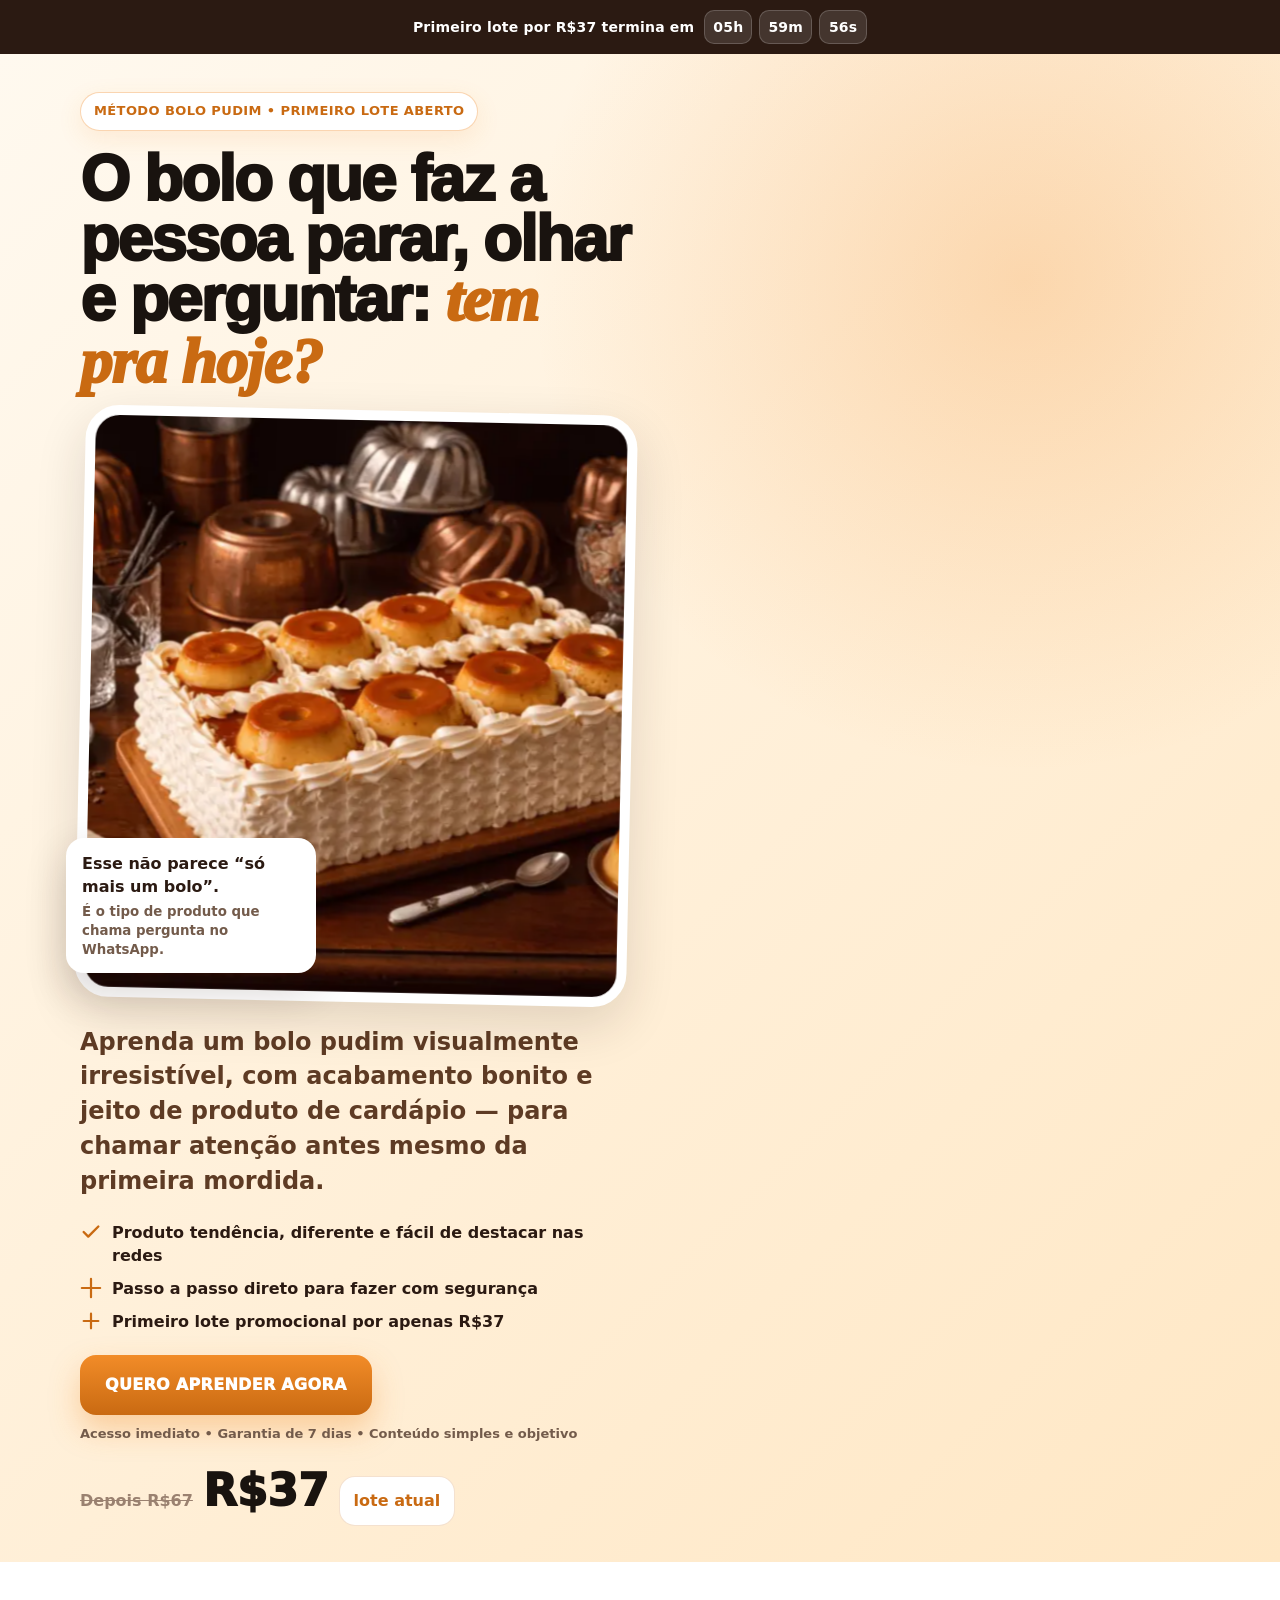
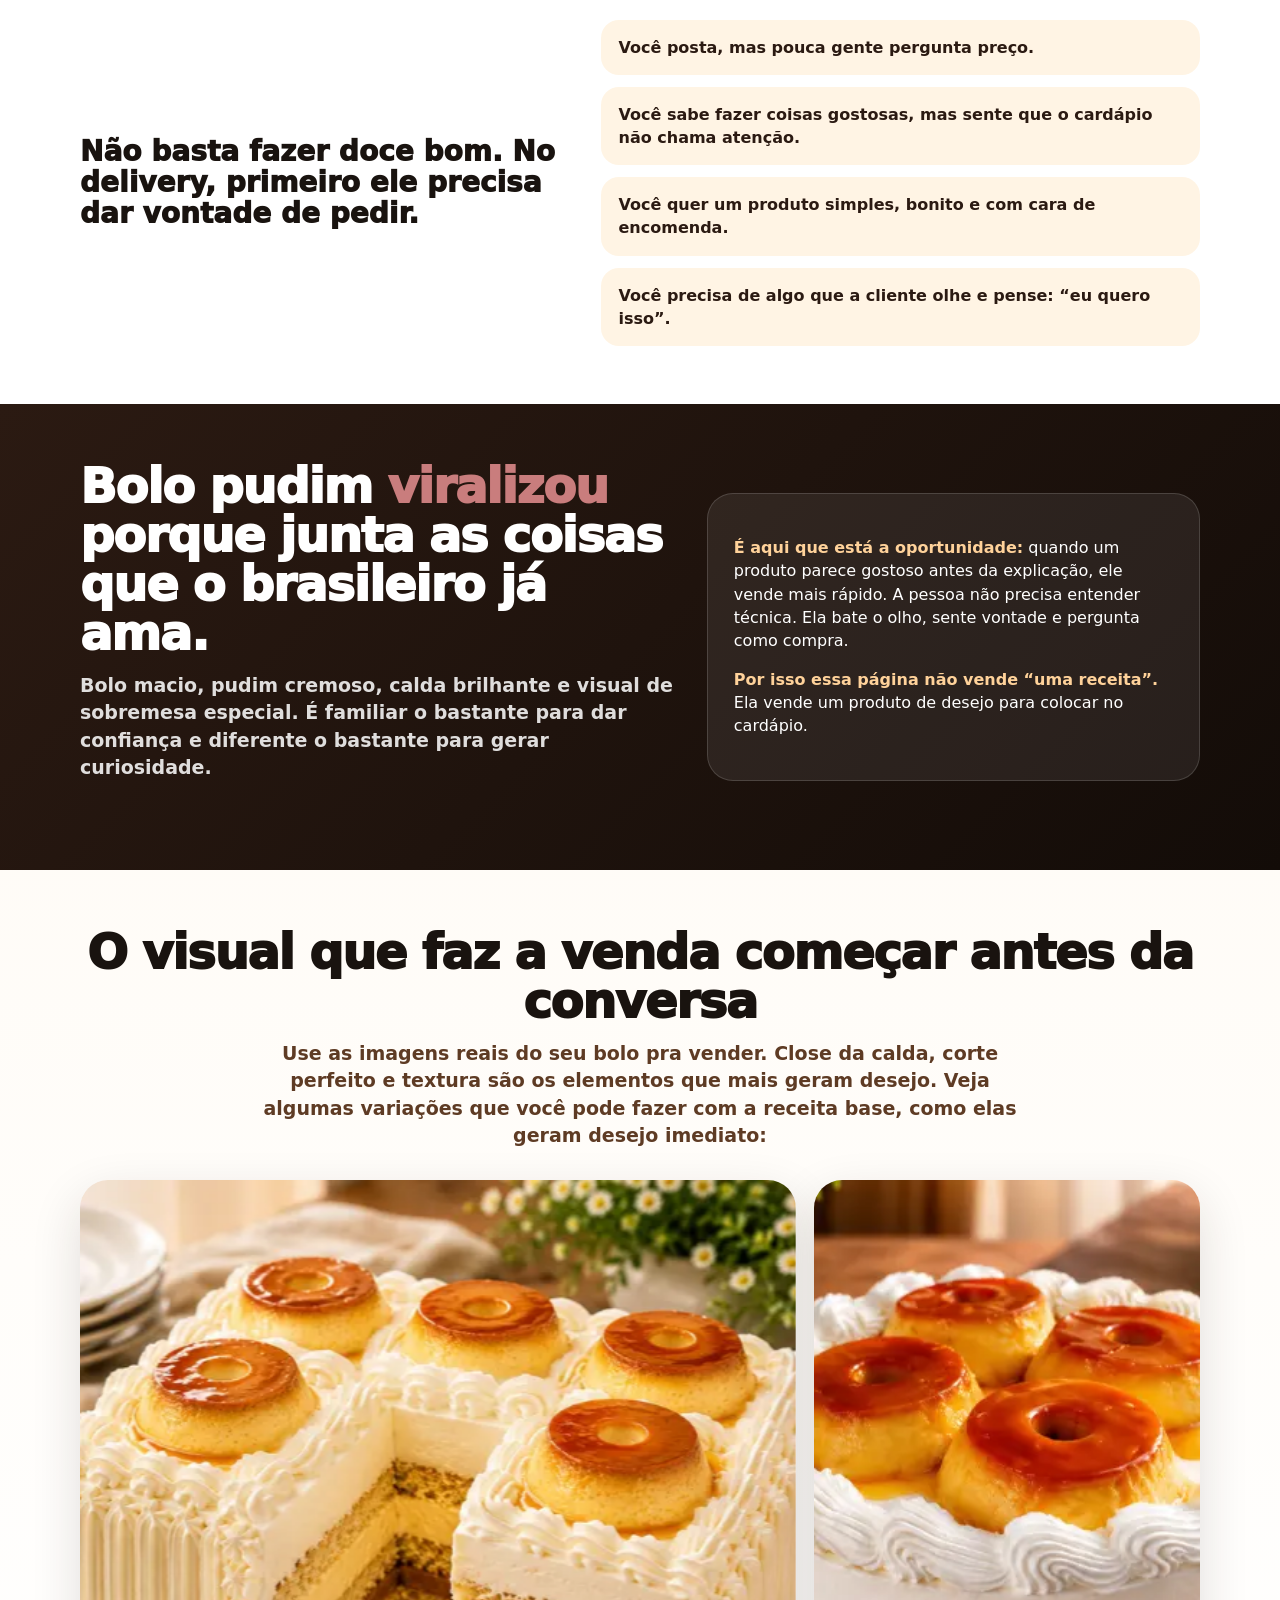
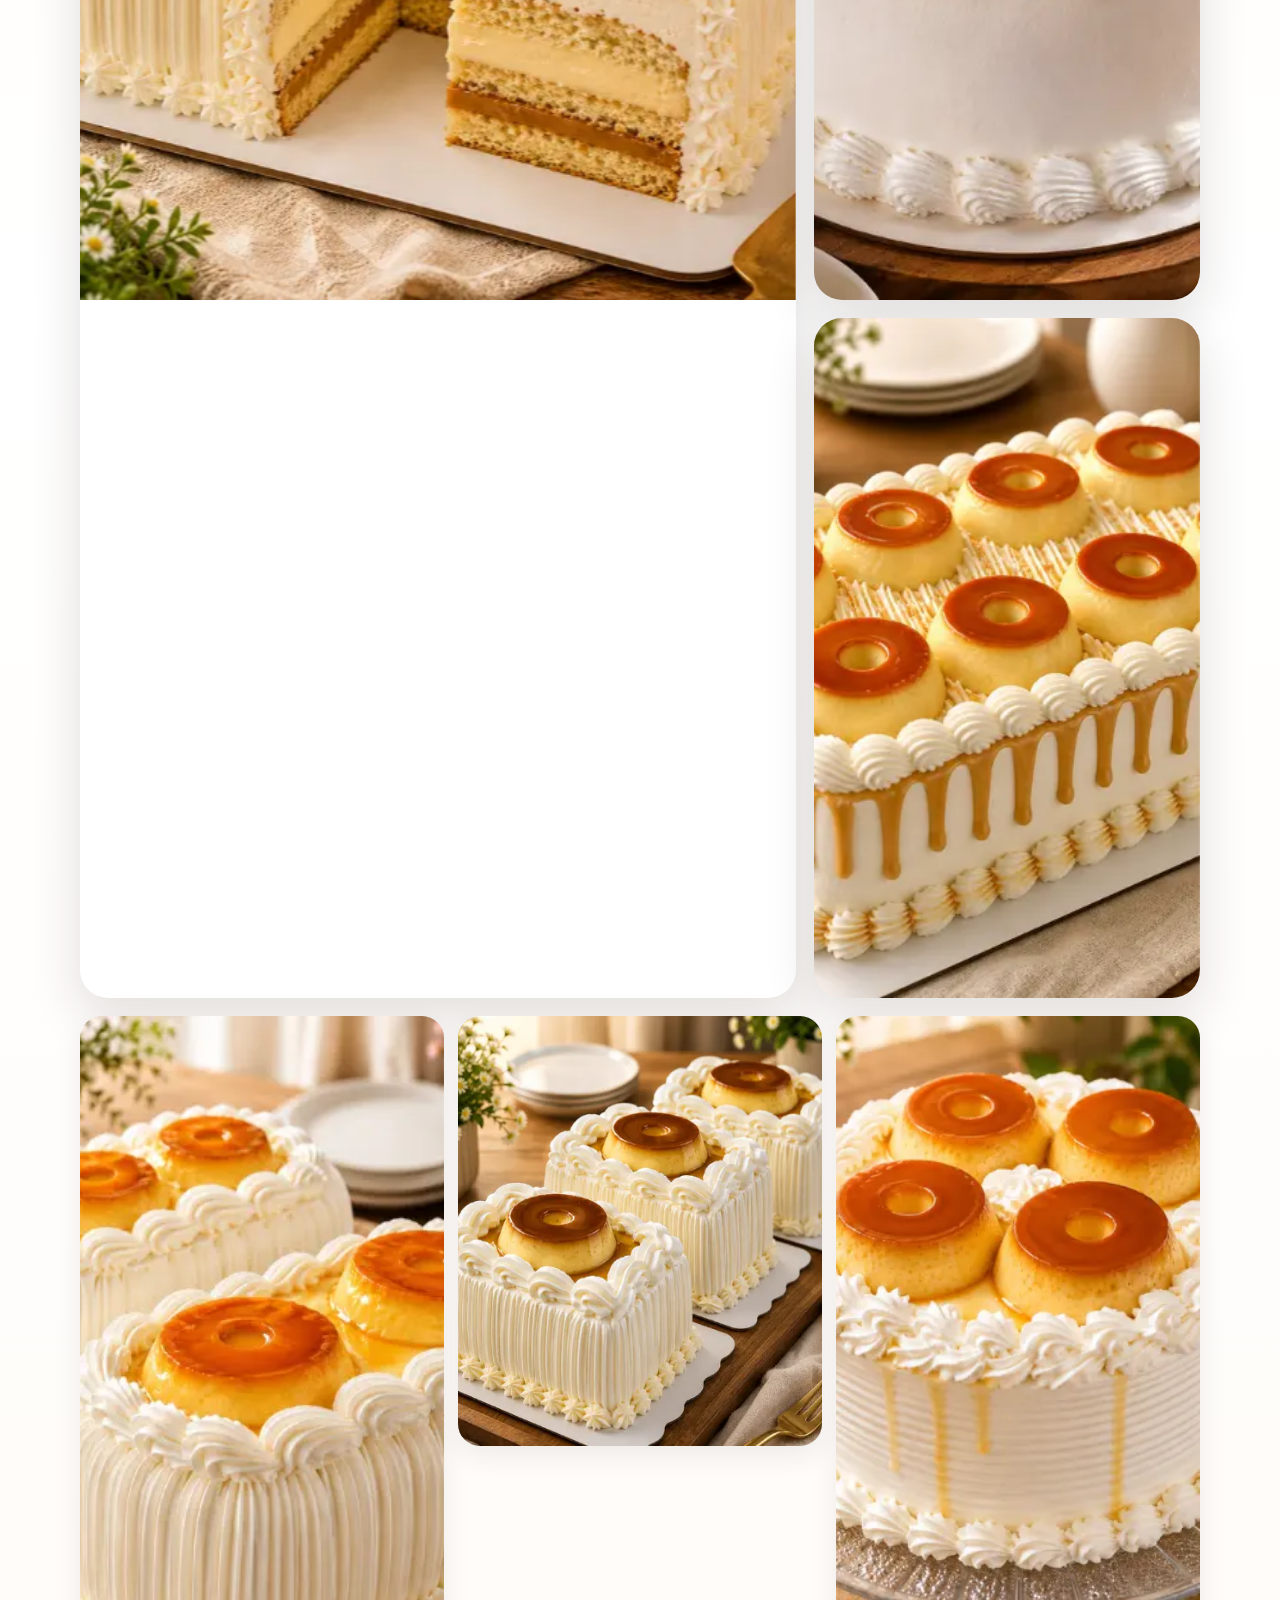
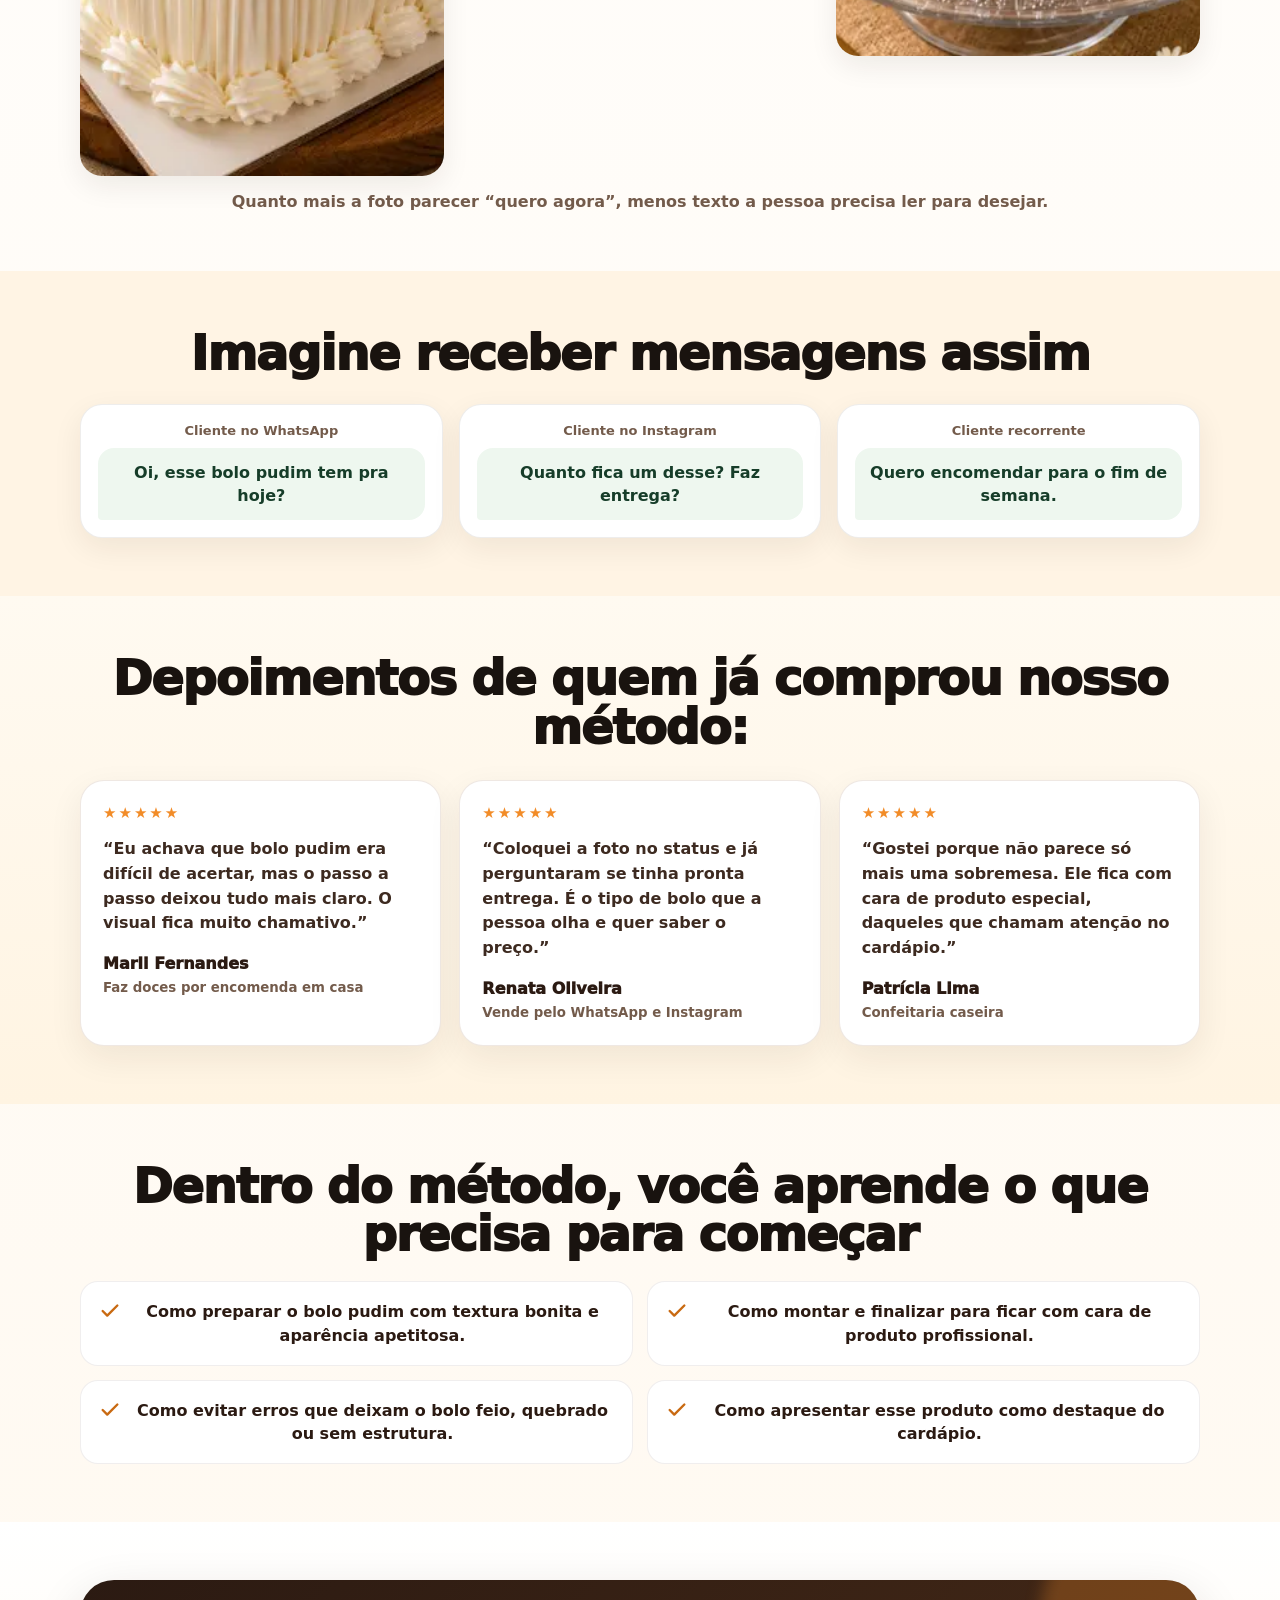
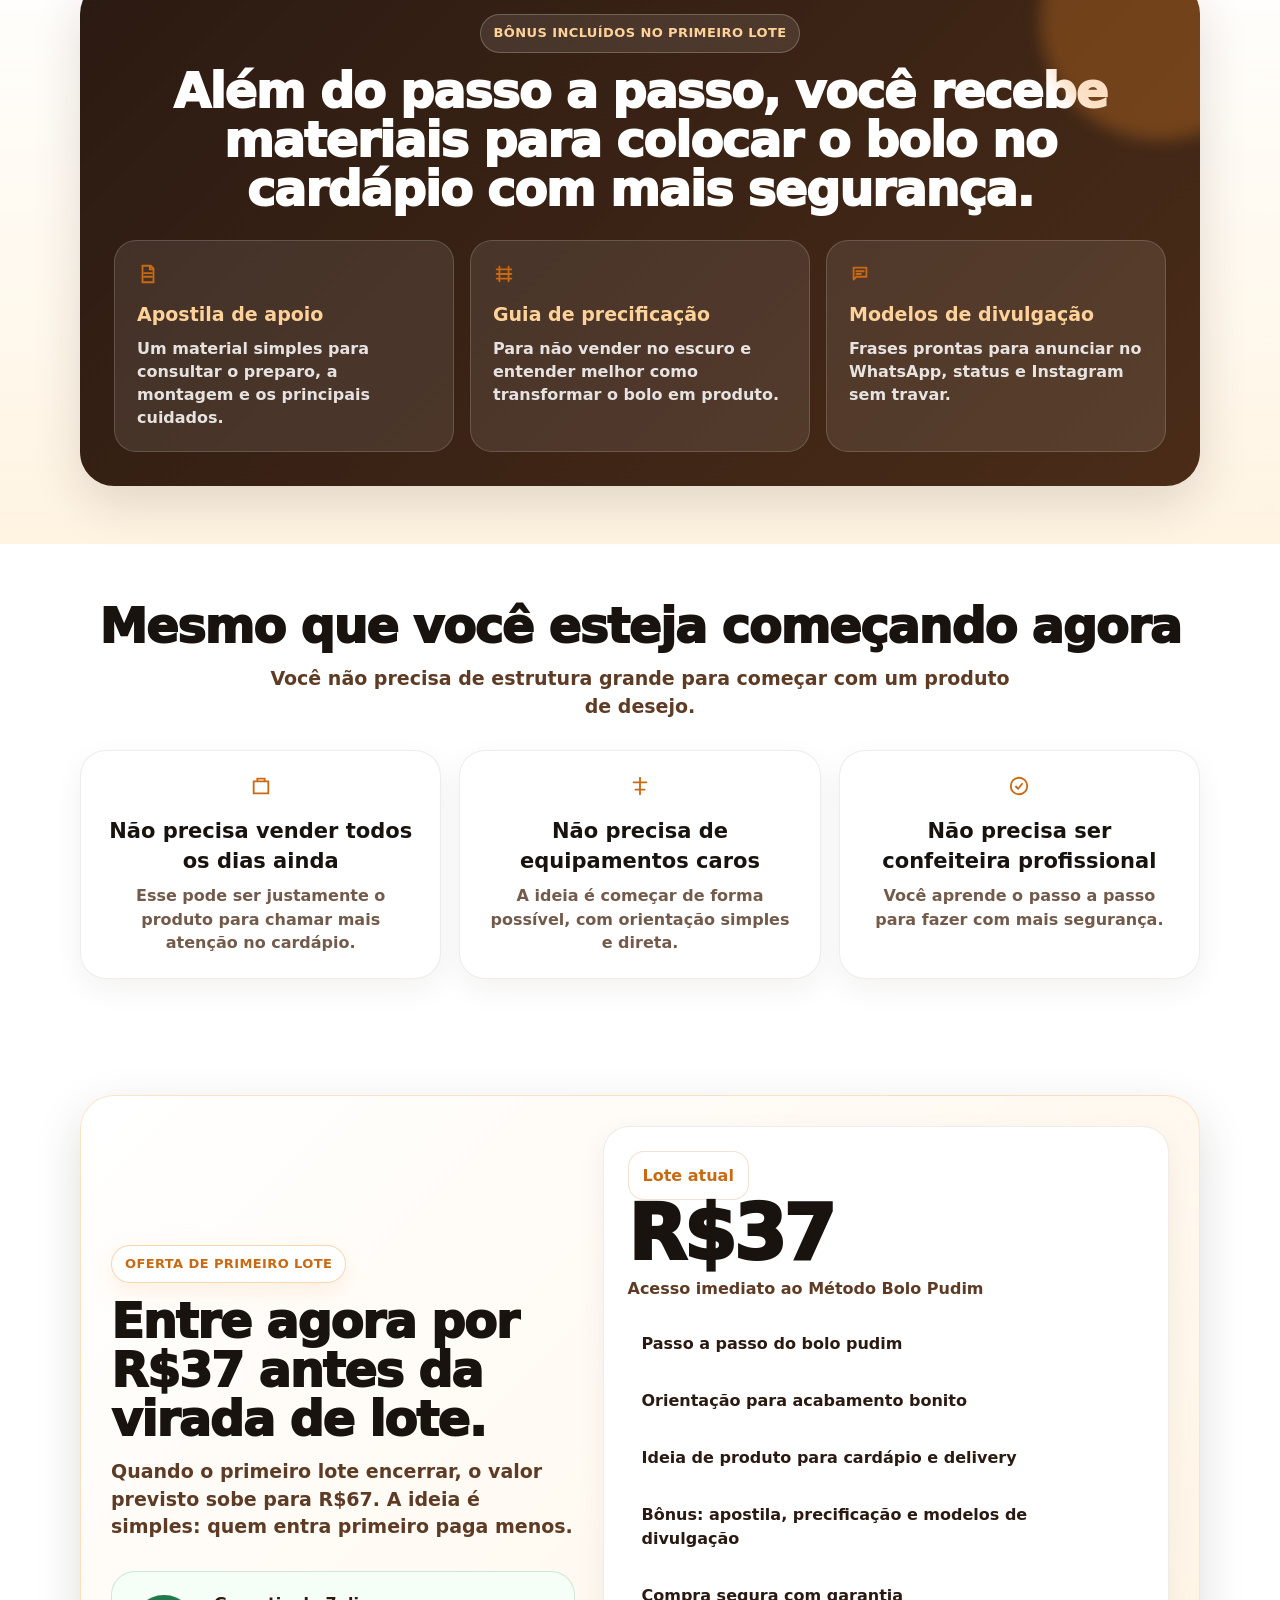
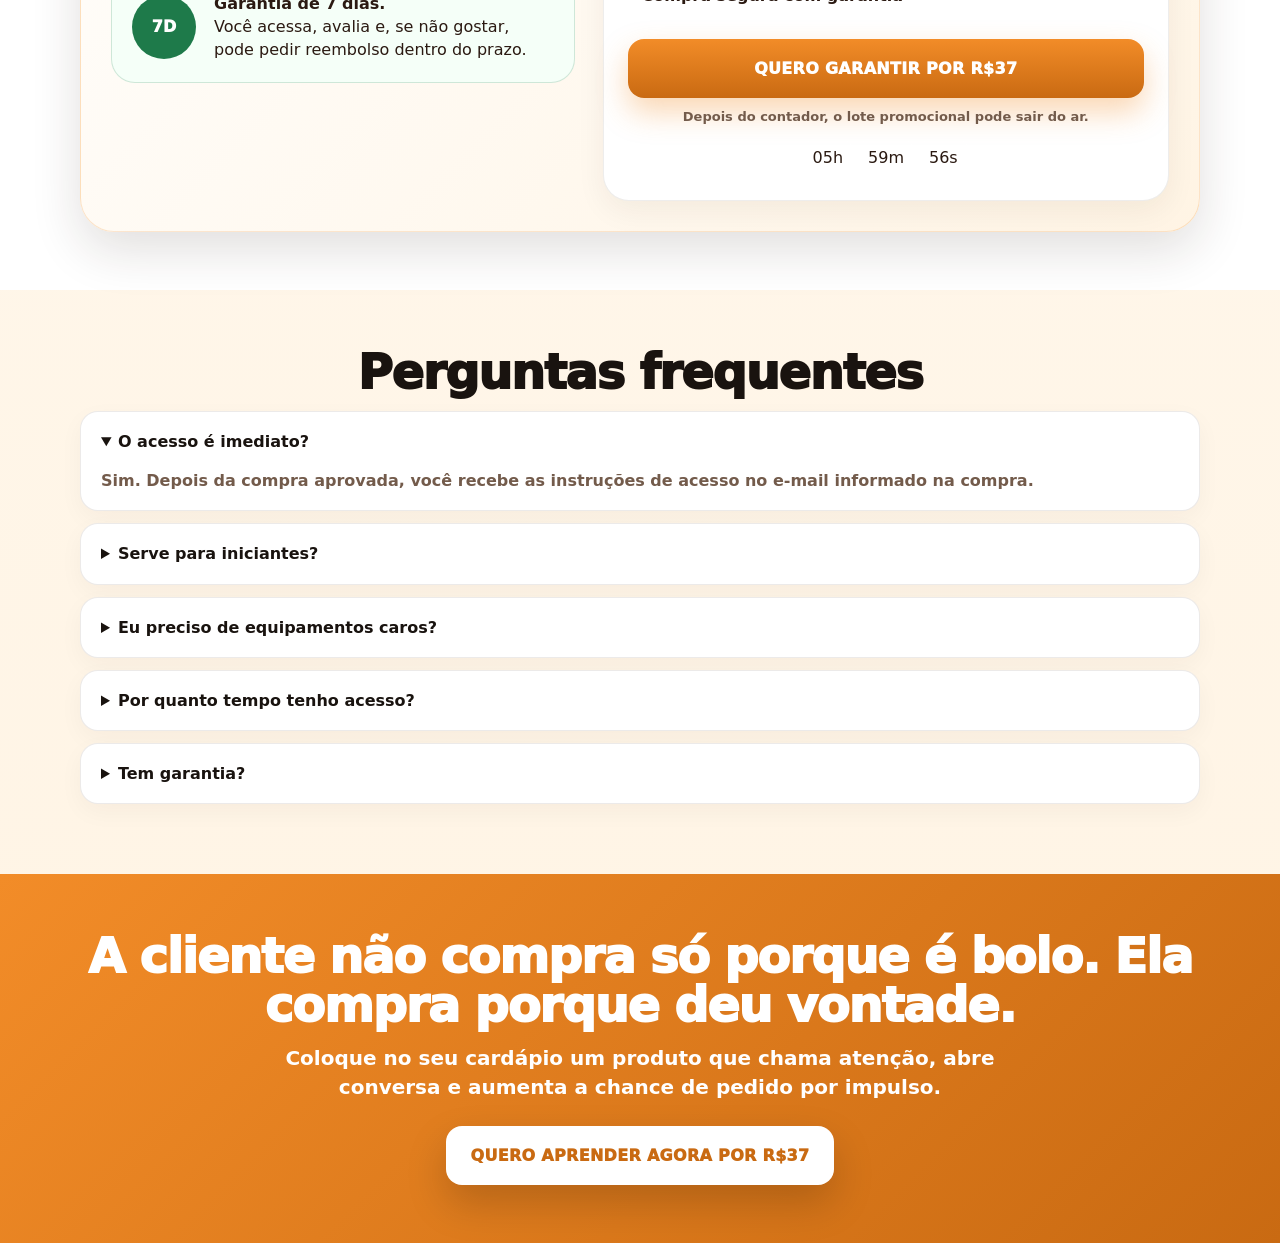
==== commit 4e6ff3fd: "Correção de erro no console" ====
--- a/index.html
+++ b/index.html
@@ -1169,9 +1169,12 @@
         const m = Math.floor((left % 36e5) / 6e4);
         const s = Math.floor((left % 6e4) / 1000);
         ['Top', 'Offer'].forEach(id => {
-          document.getElementById('h' + id).textContent = pad(h) + 'h';
-          document.getElementById('m' + id).textContent = pad(m) + 'm';
-          document.getElementById('s' + id).textContent = pad(s) + 's';
+          const hEl = document.getElementById('h' + id);
+          const mEl = document.getElementById('m' + id);
+          const sEl = document.getElementById('s' + id);
+          if (hEl) hEl.textContent = pad(h) + 'h';
+          if (mEl) mEl.textContent = pad(m) + 'm';
+          if (sEl) sEl.textContent = pad(s) + 's';
         });
       }
       tick(); setInterval(tick, 1000);
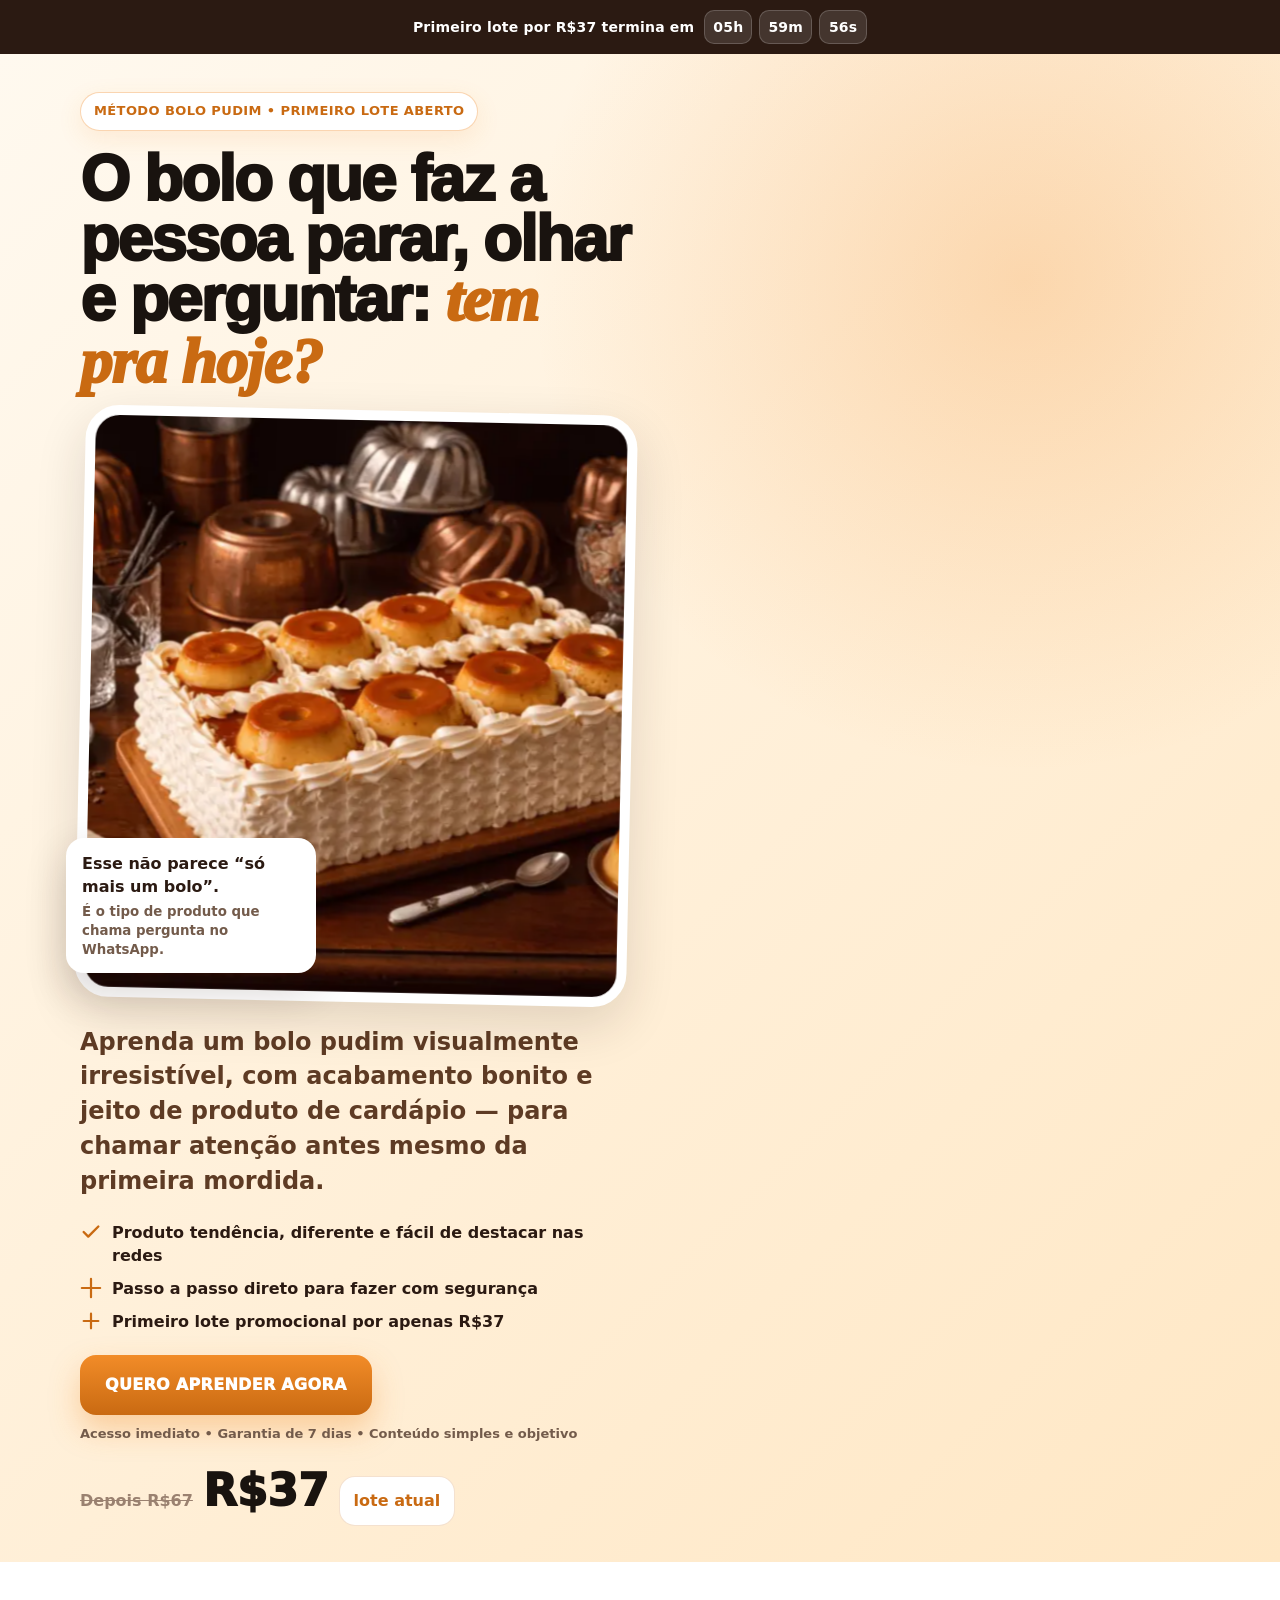
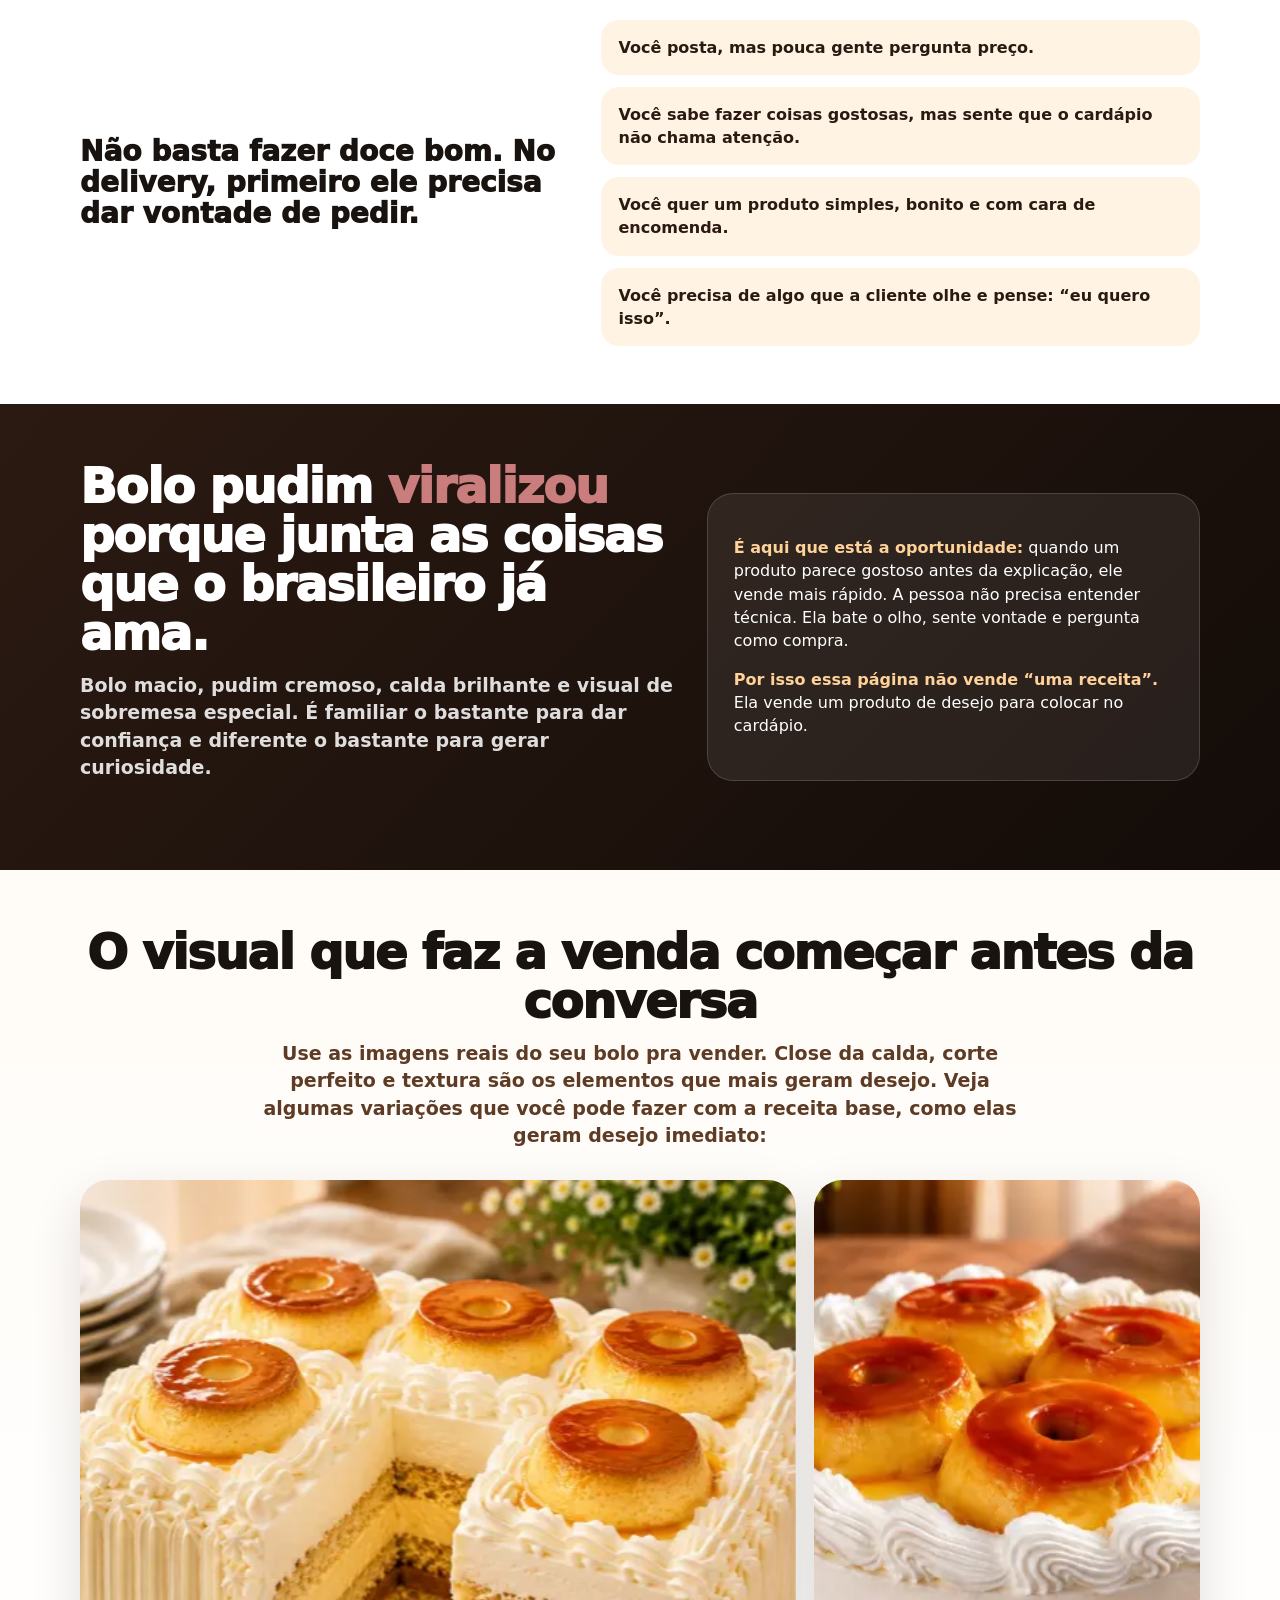
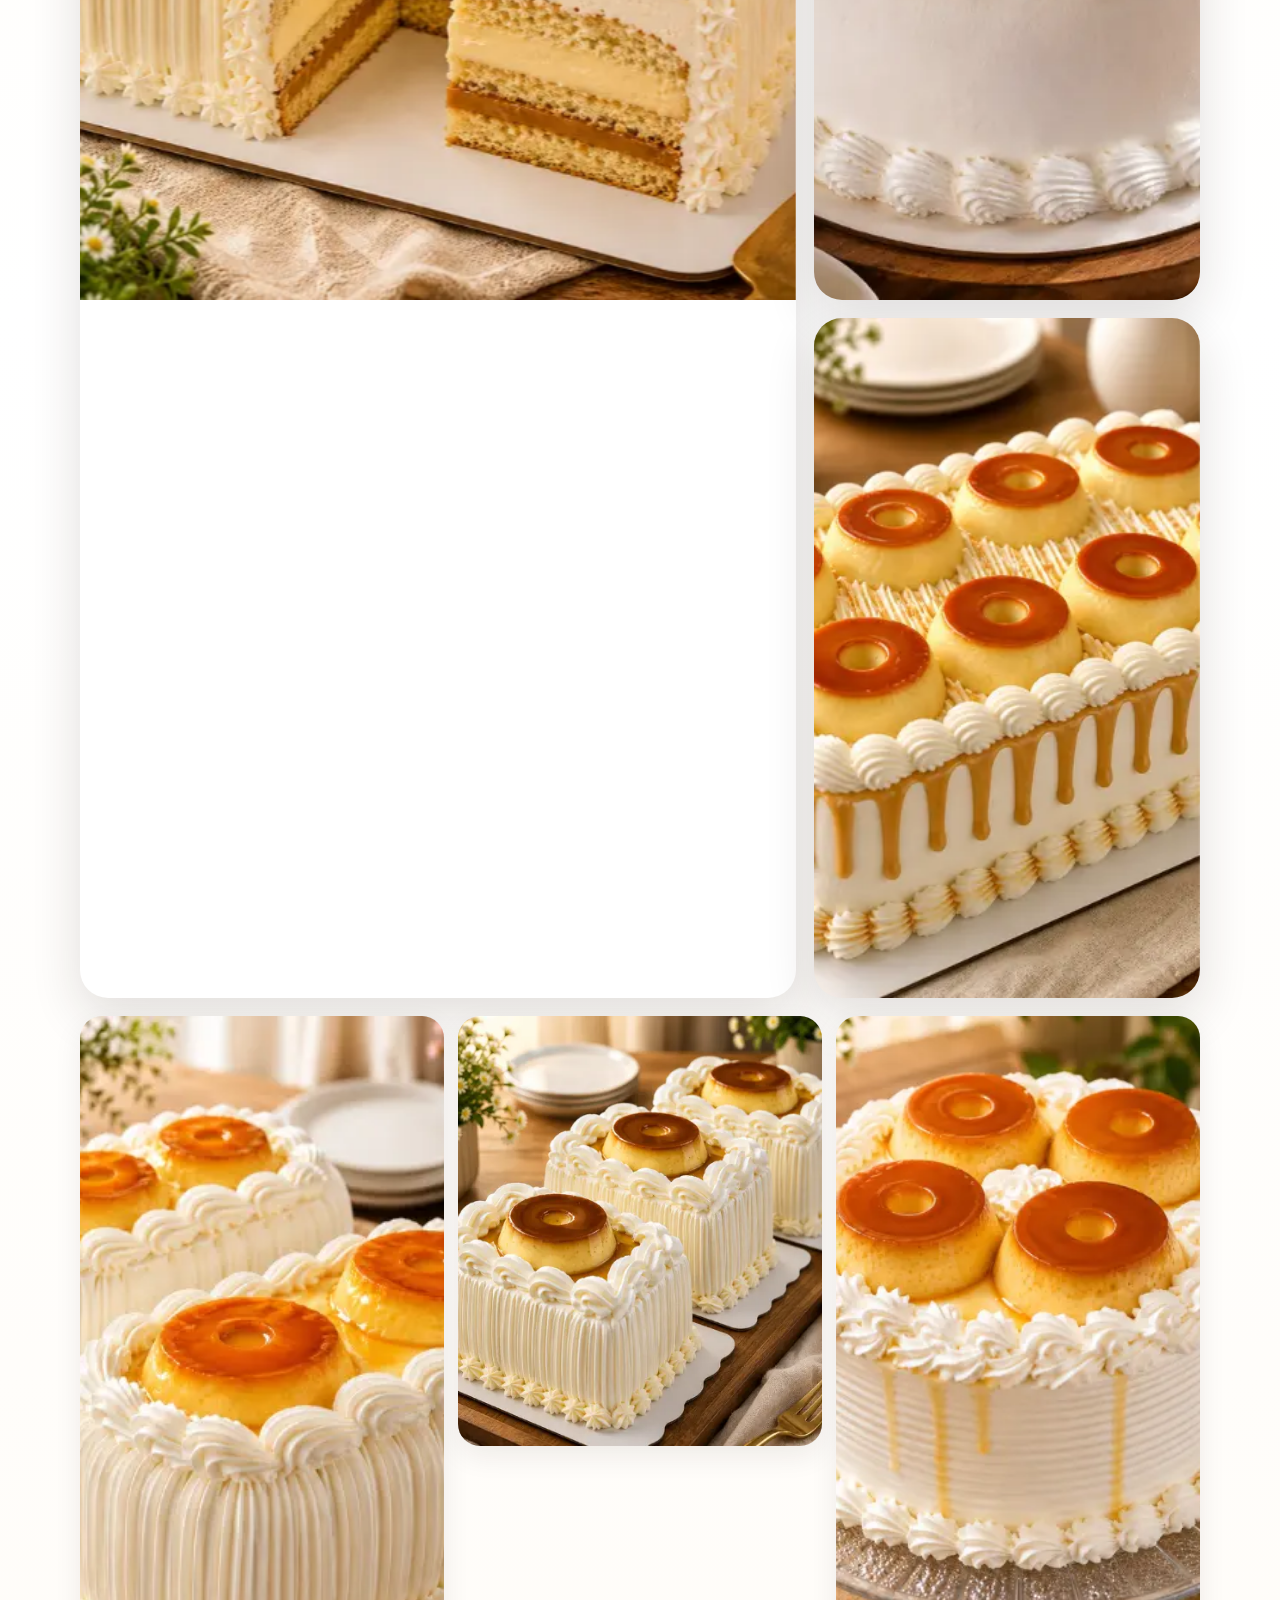
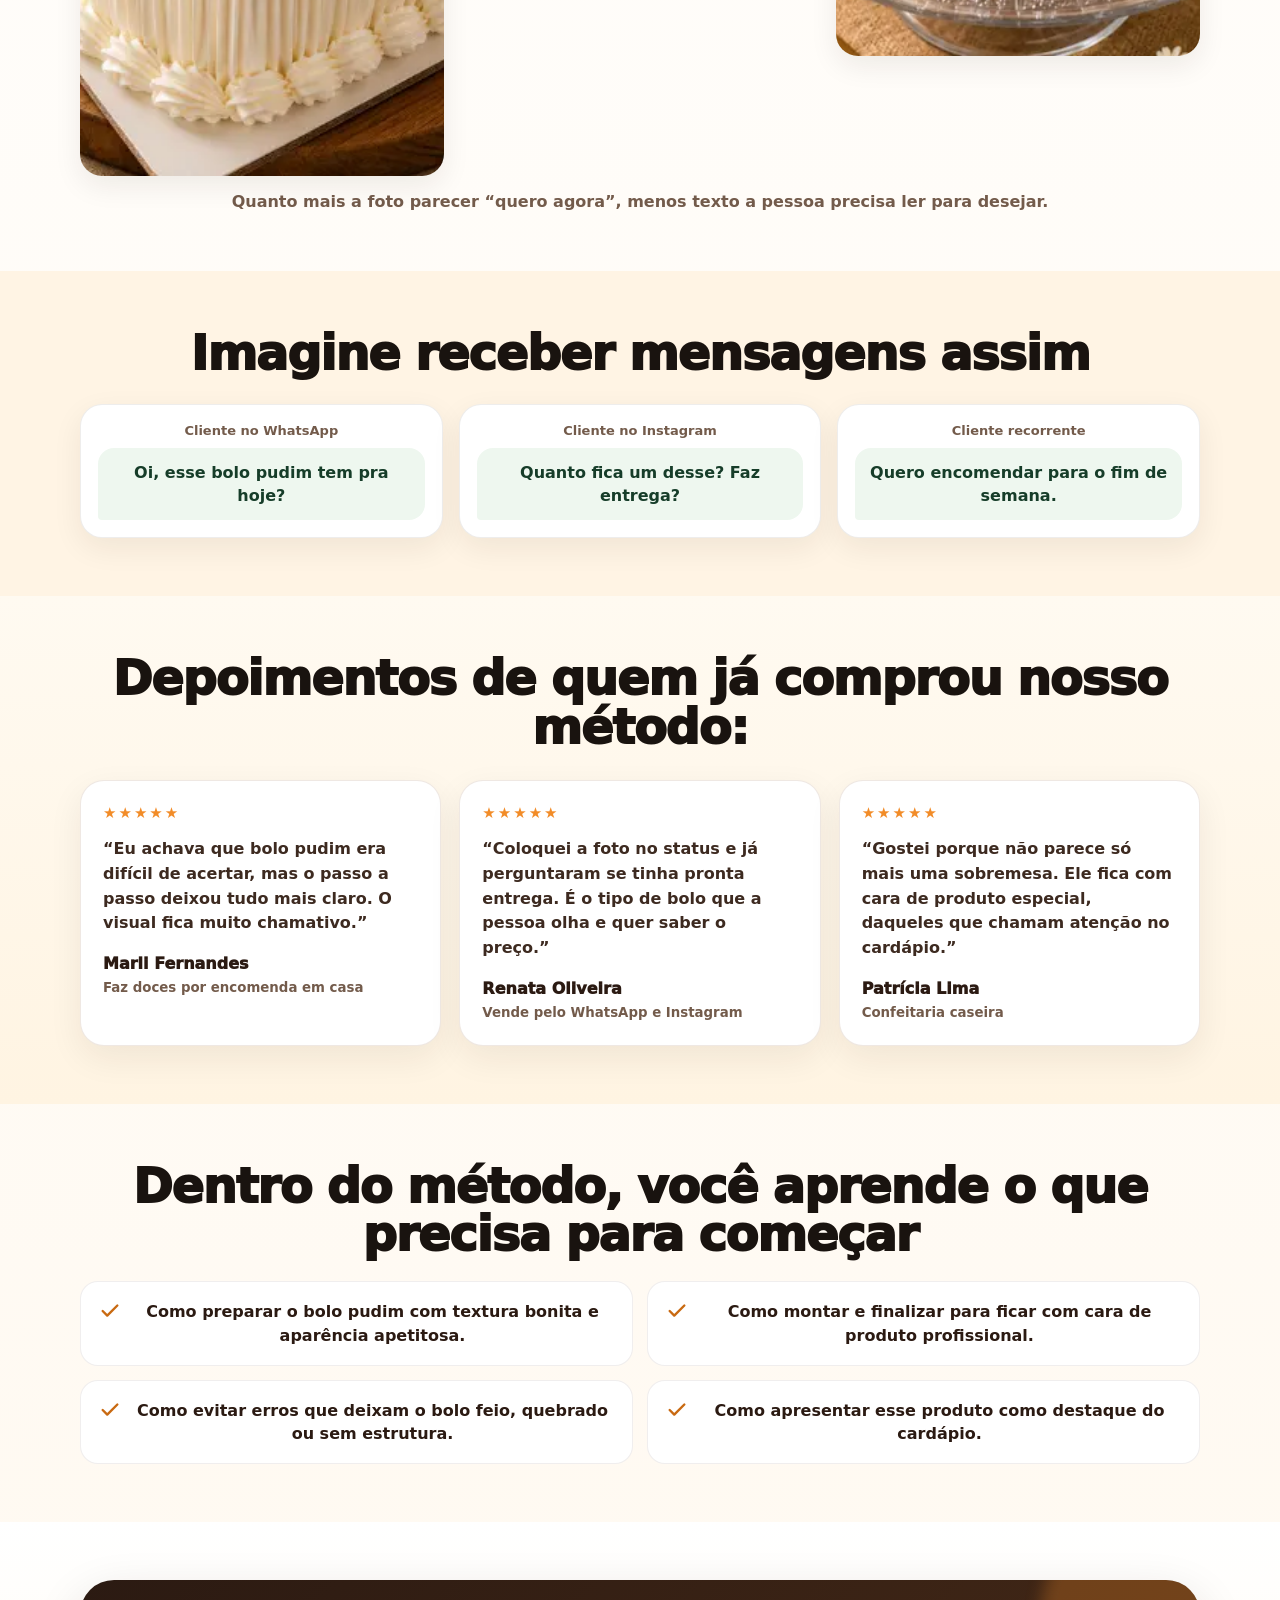
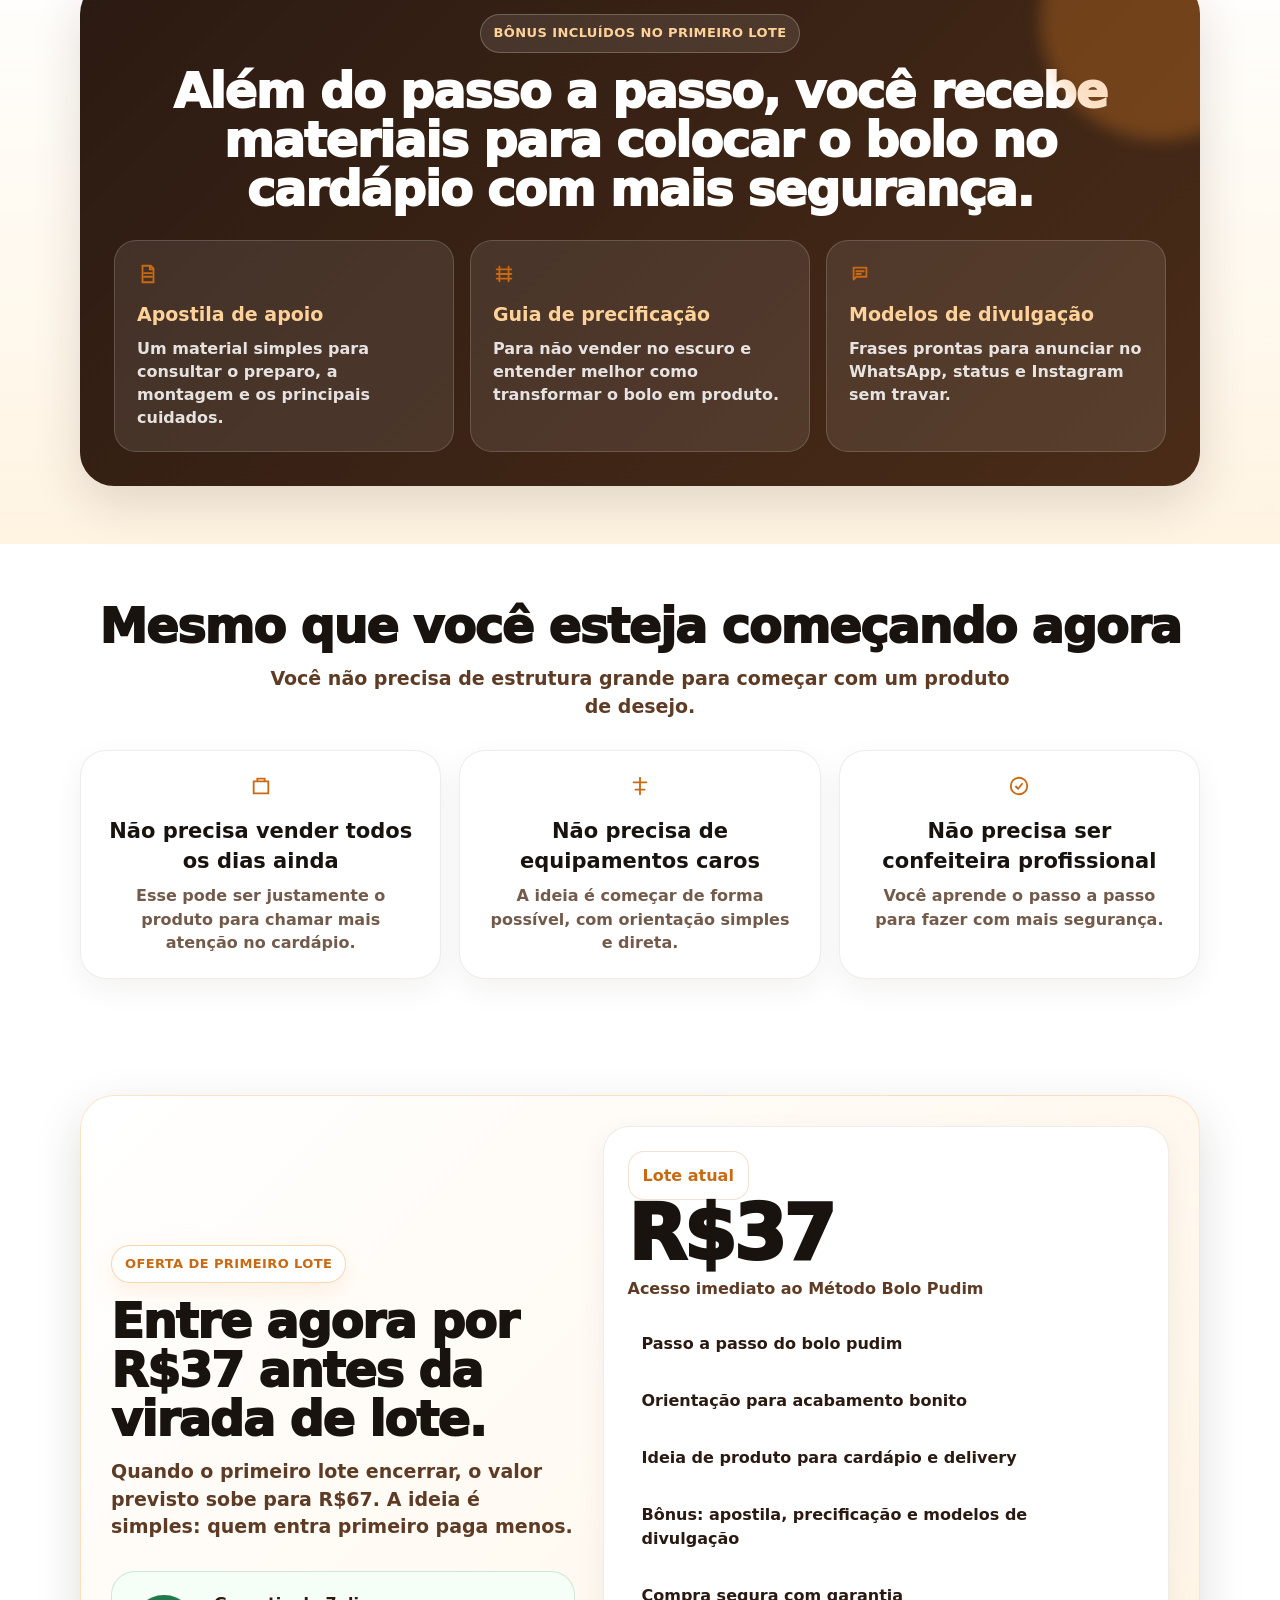
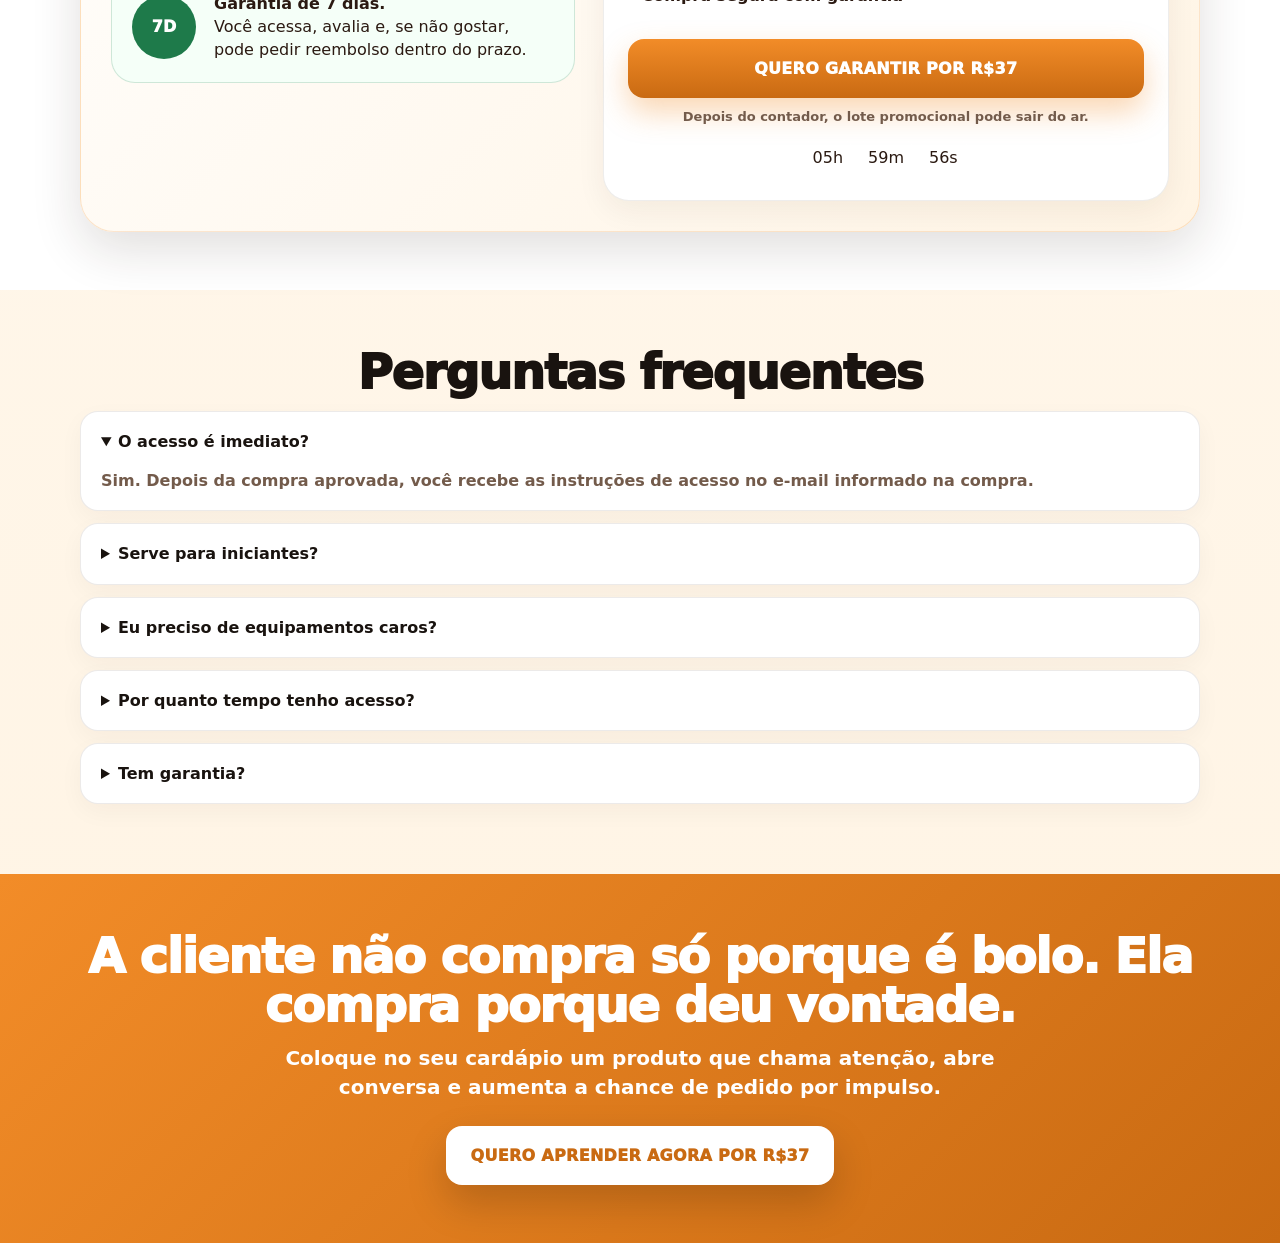
==== commit e7fa47ef: "inclui favicon" ====
--- a/index.html
+++ b/index.html
@@ -8,6 +8,7 @@
   <meta
     content="Aprenda o bolo pudim que chama atenção, desperta desejo e pode virar destaque no cardápio. Primeiro lote por R$37."
     name="description" />
+  <link rel="icon" type="image/png" href="favicon.png" />
 
   <!-- Meta Pixel Script -->
   <script src="js/pixel.js"></script>
